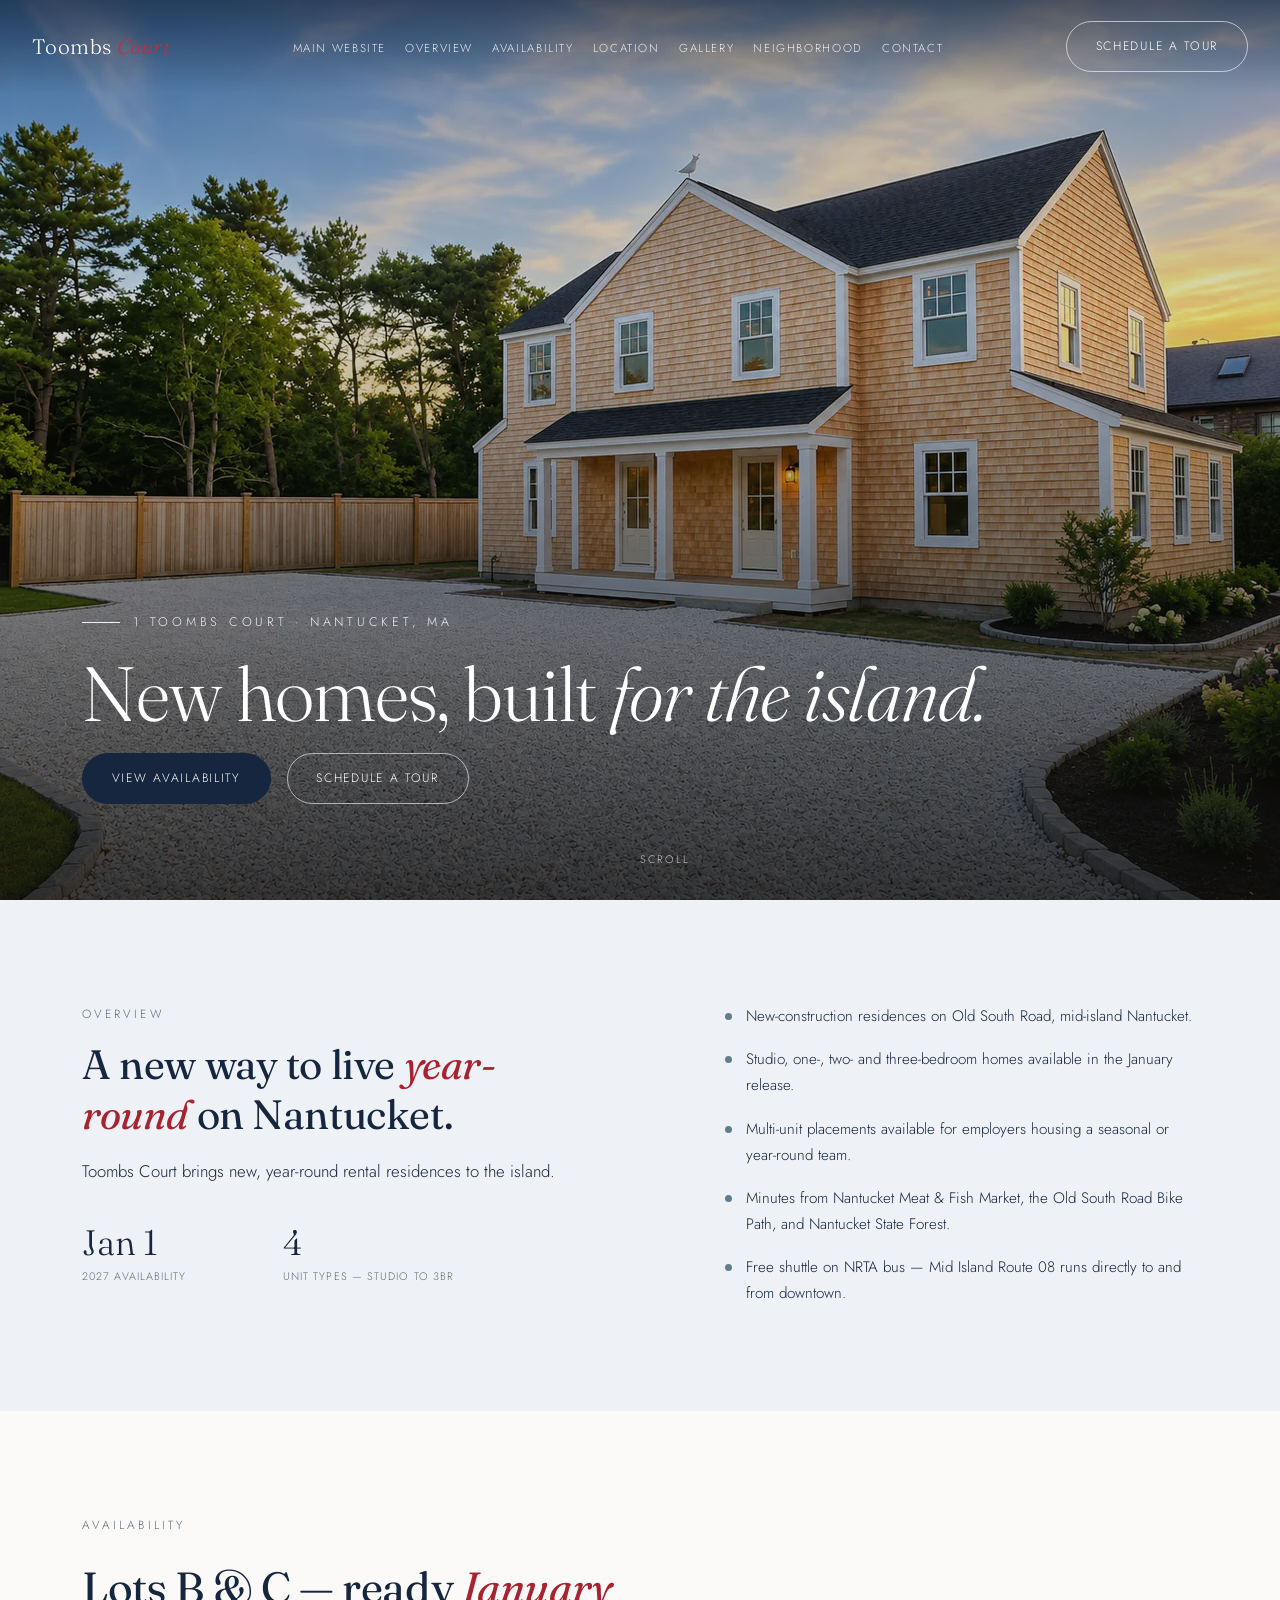
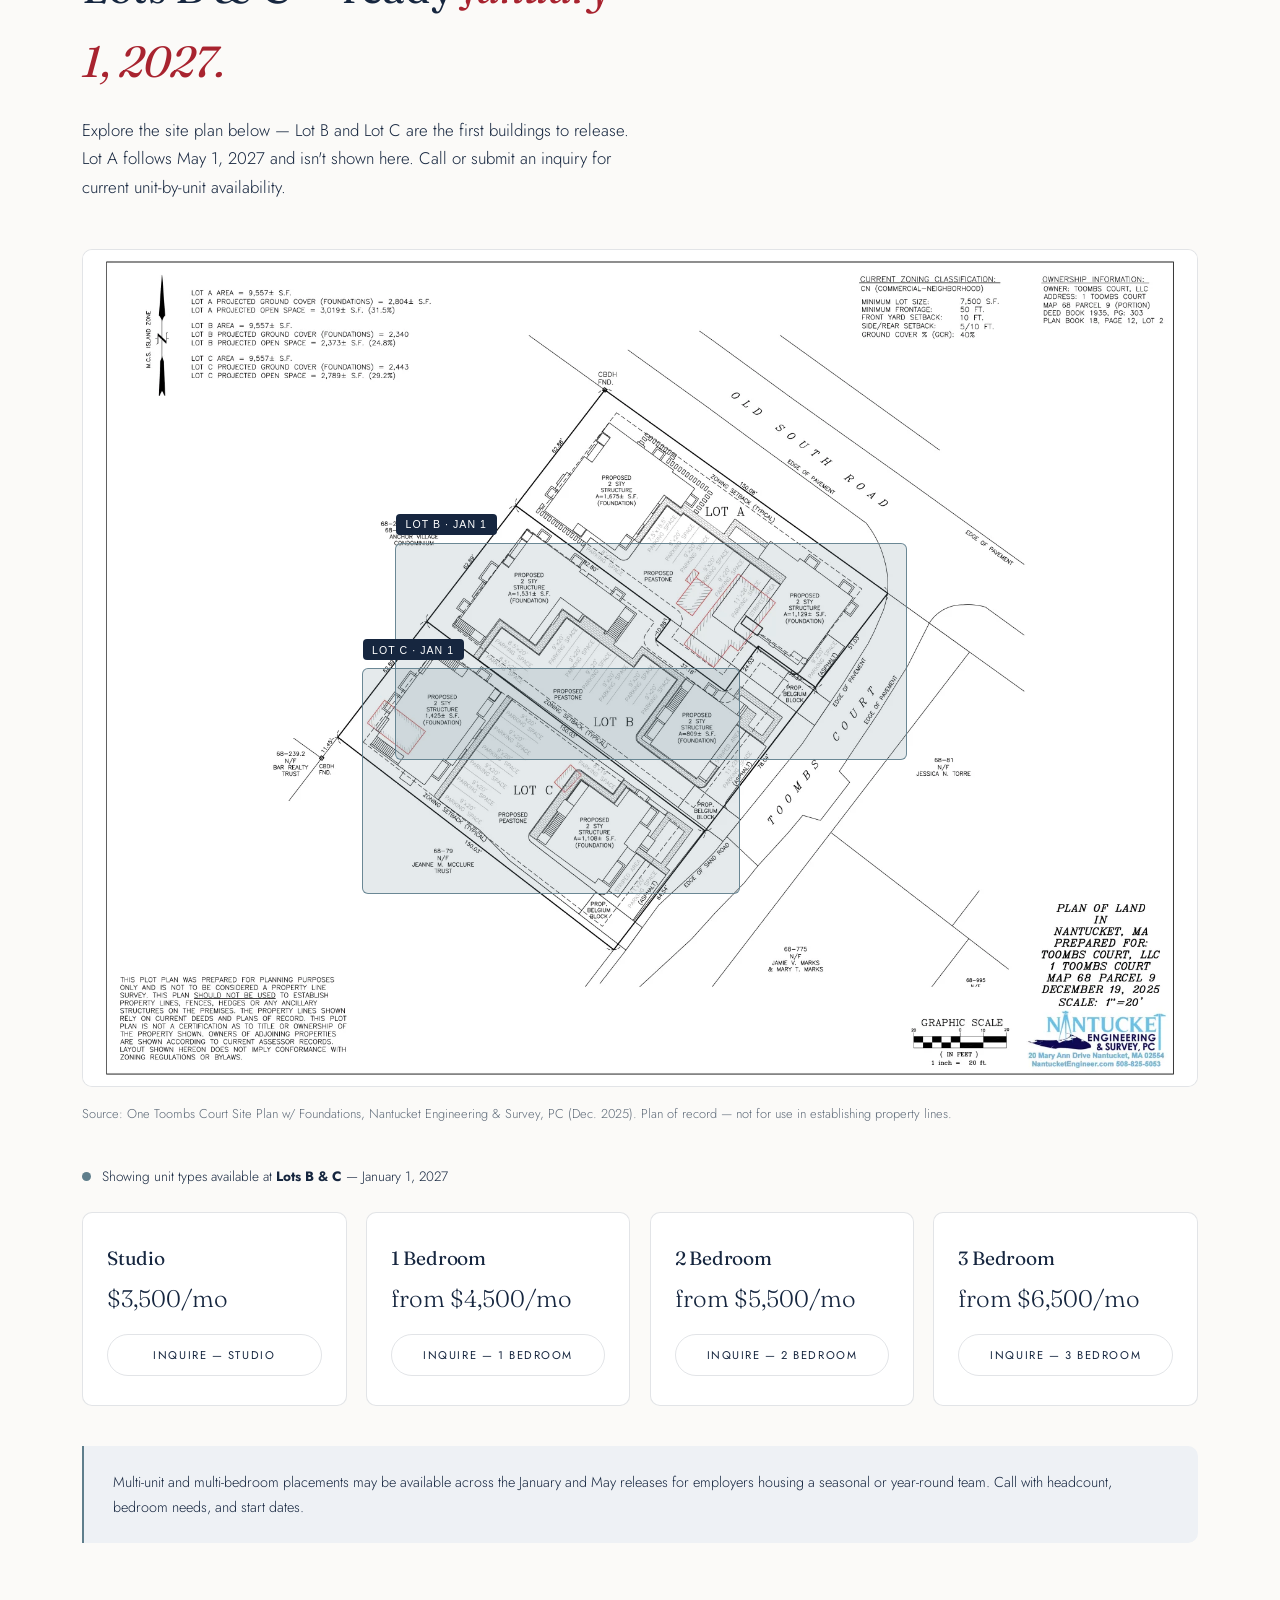
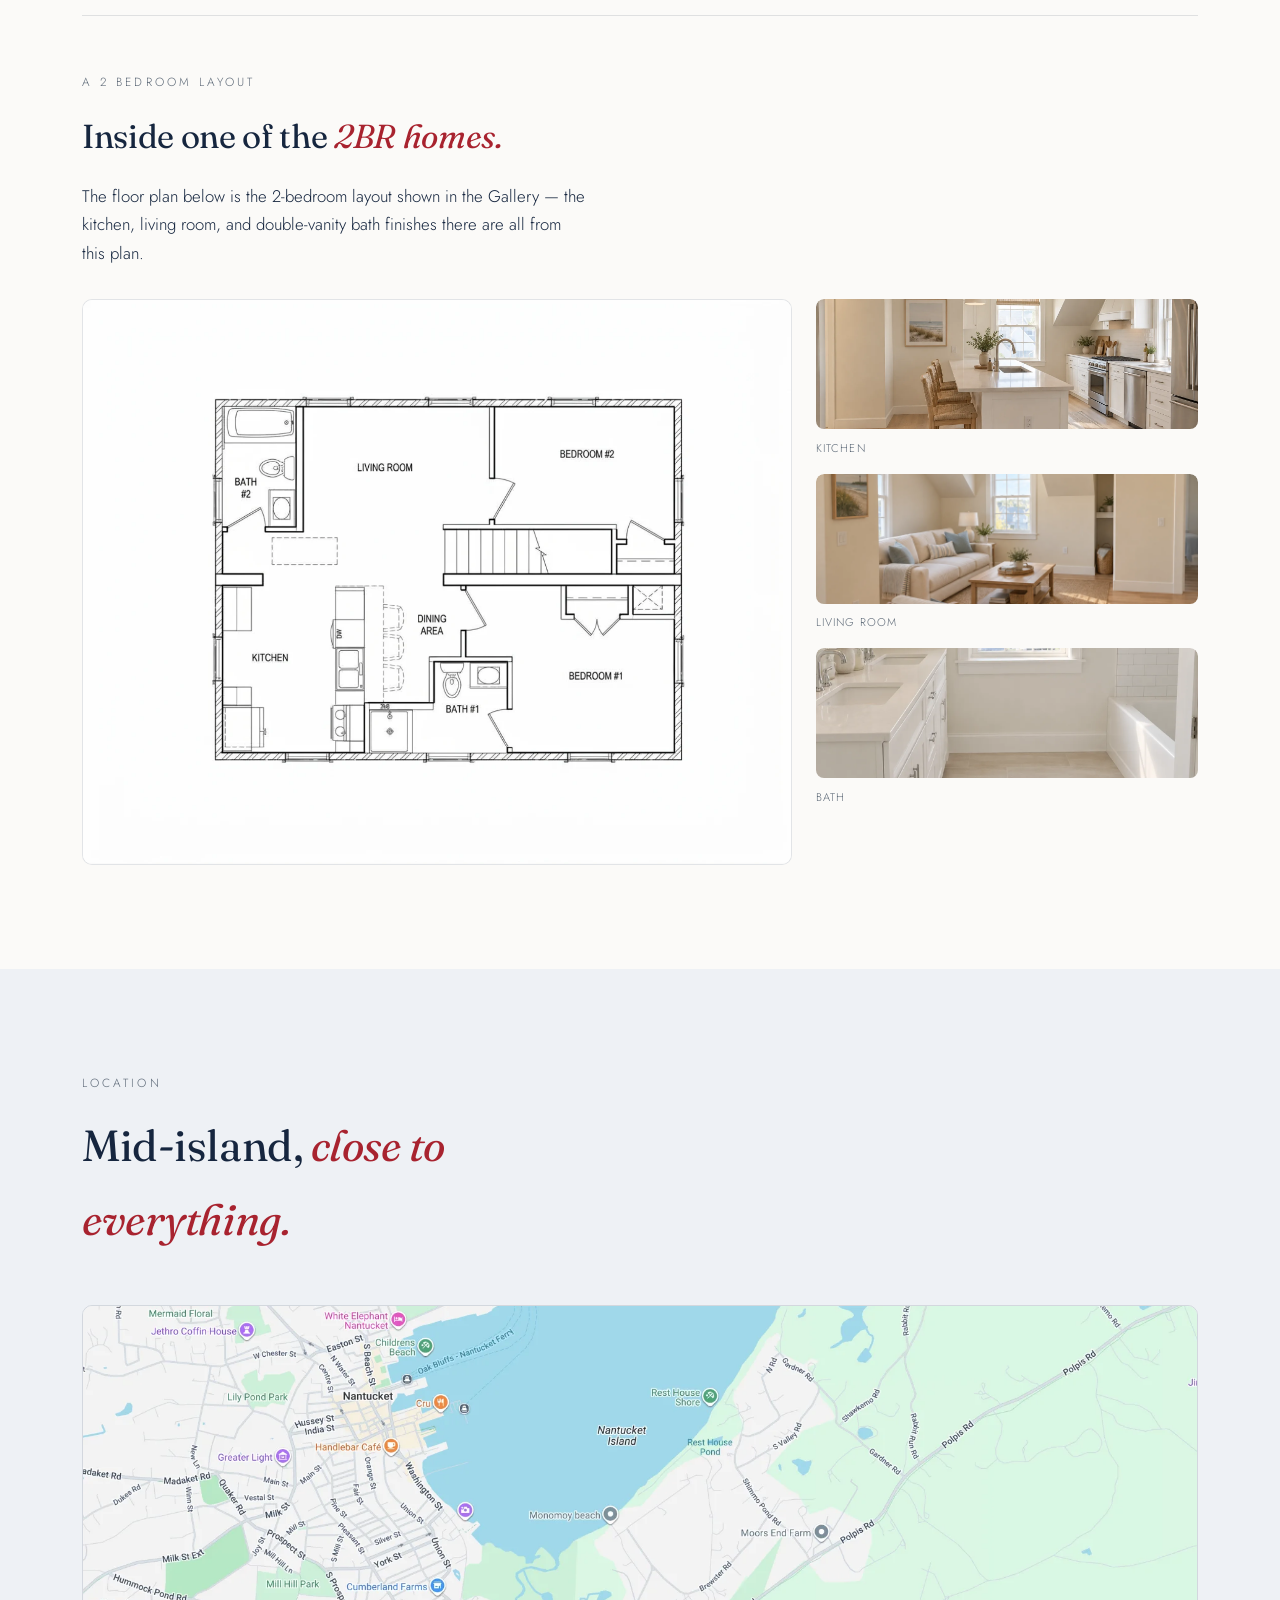
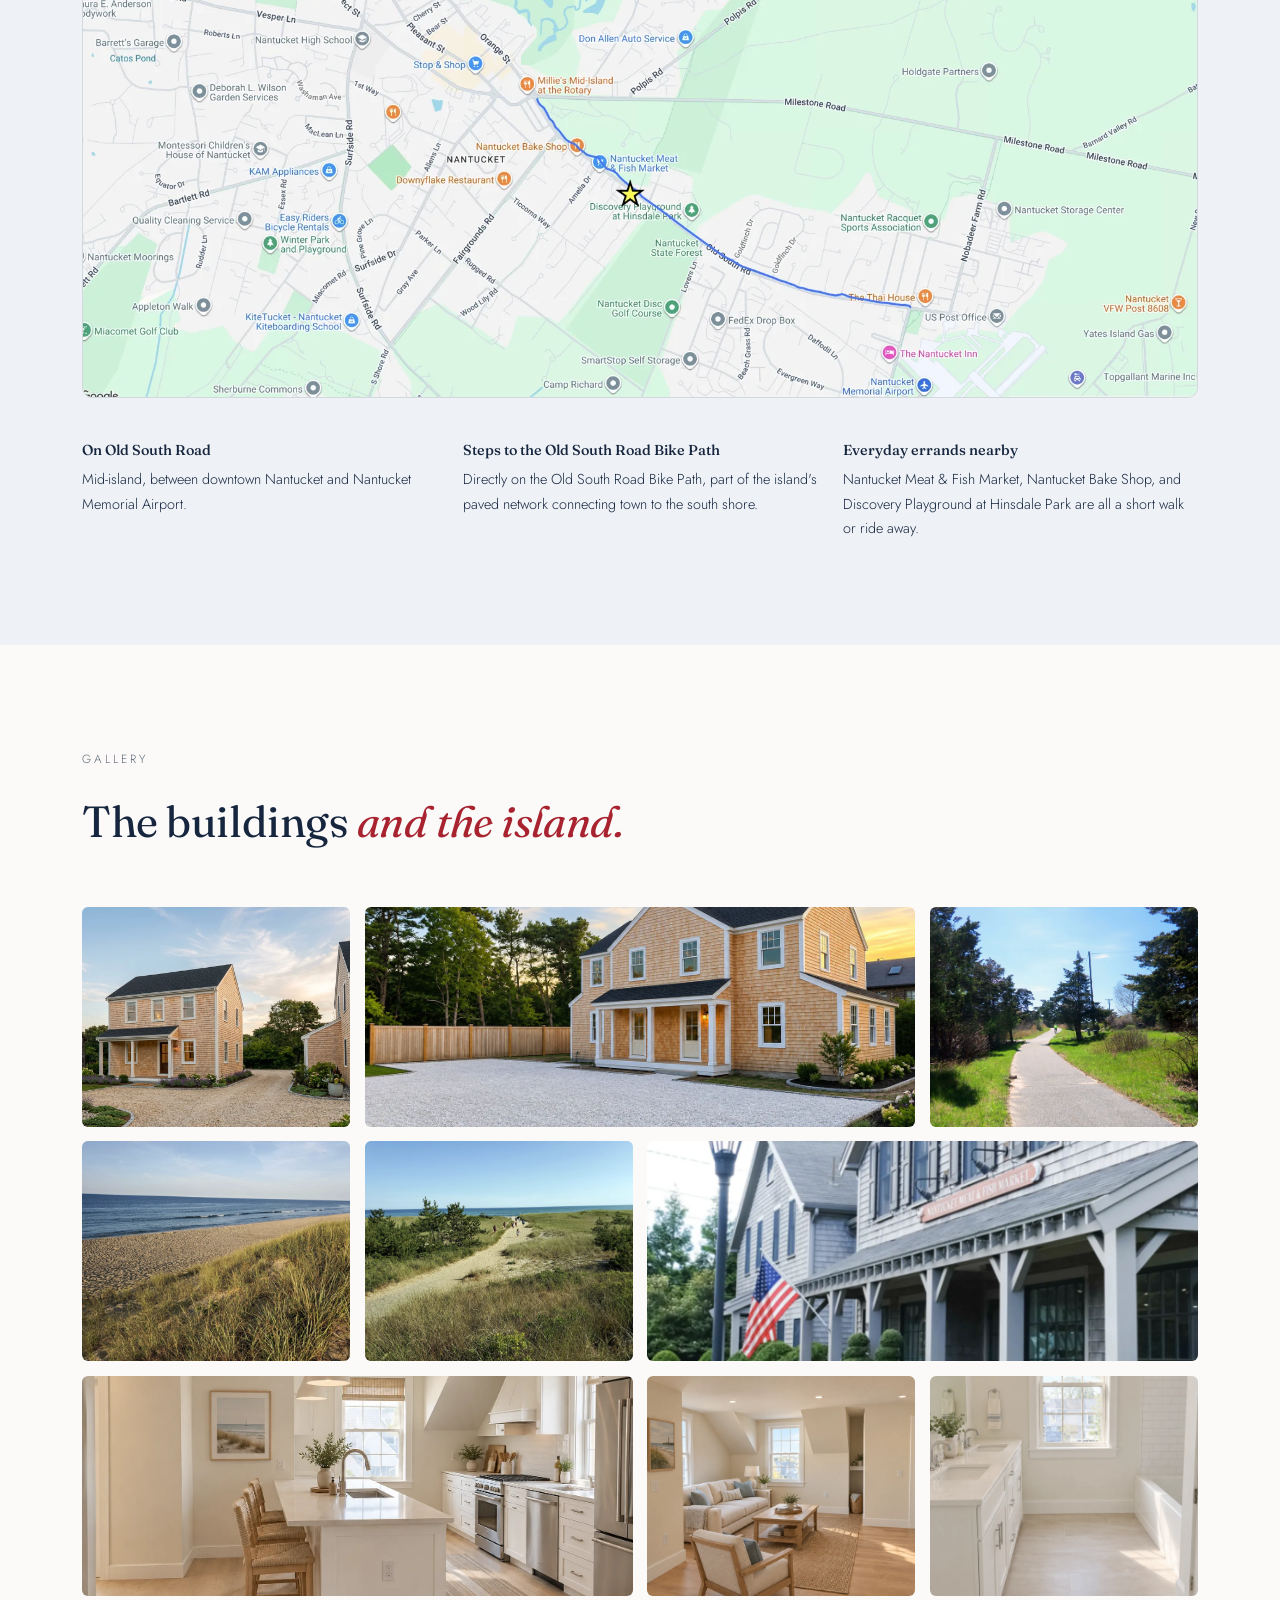
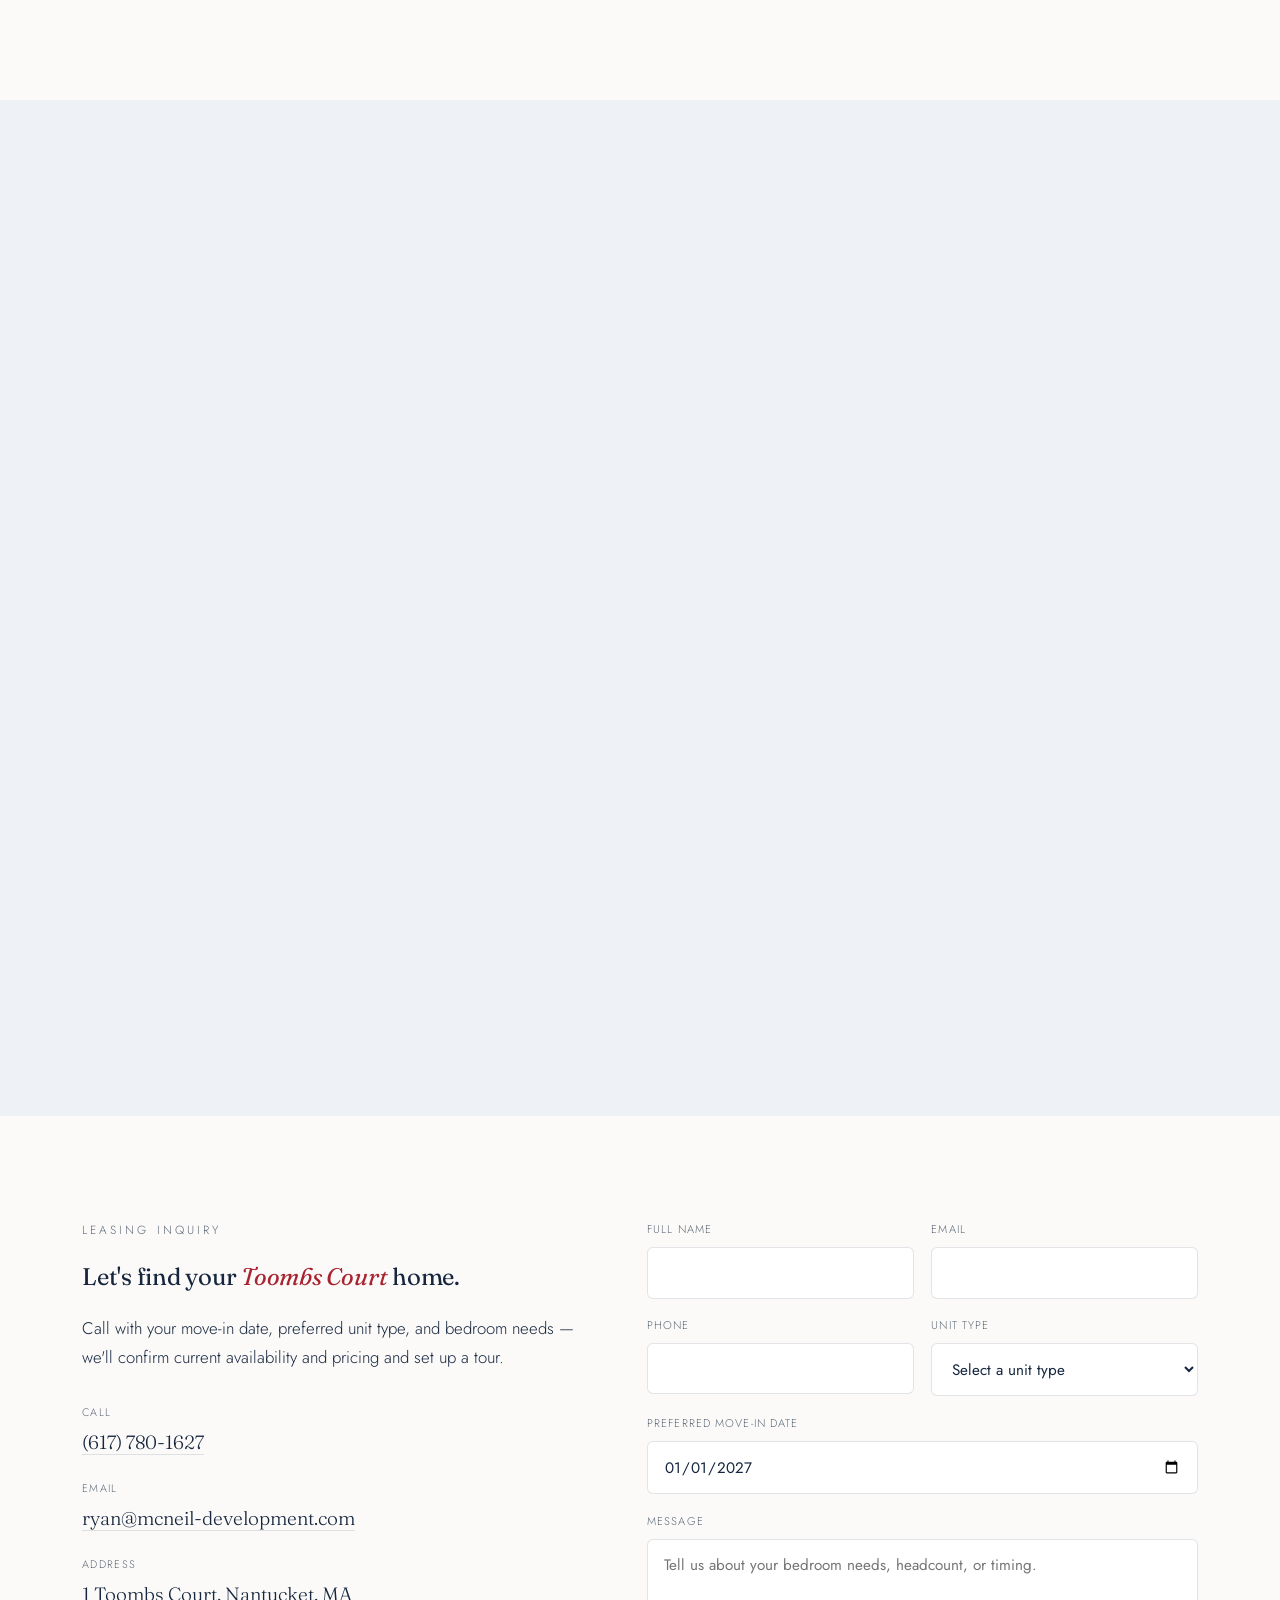
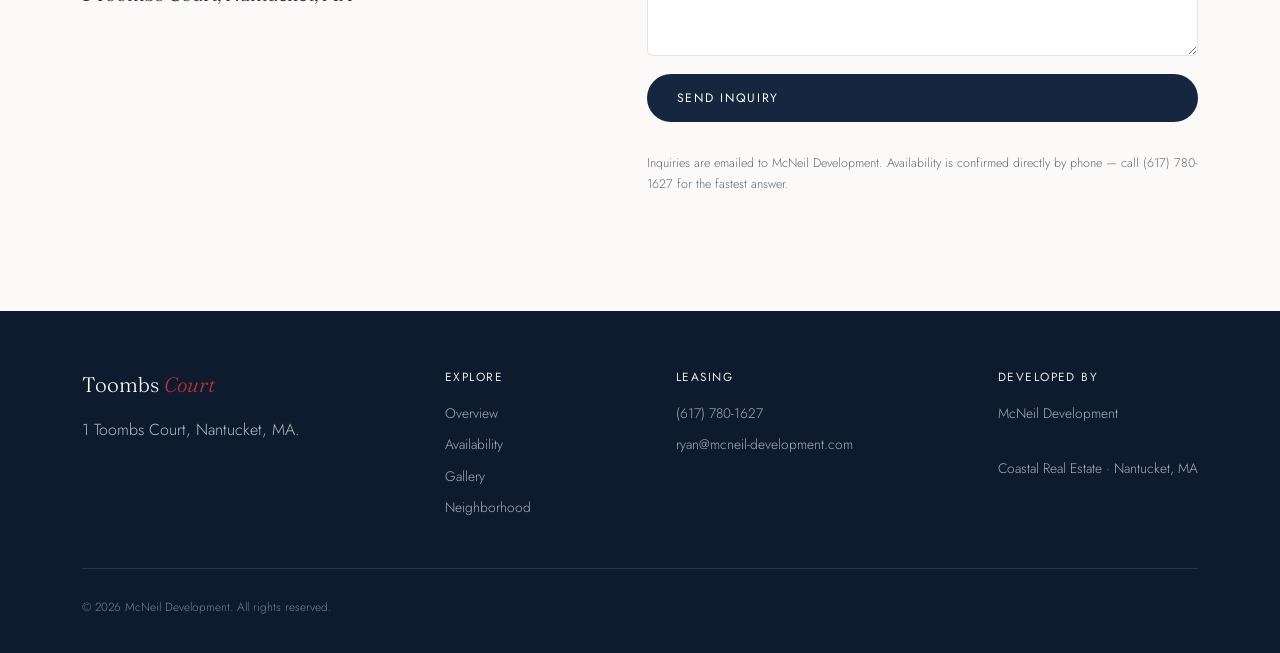
==== toombs-court-leasing/index.html @ edc2b52c "Replace Gallery Lot B exterior with brighter new photo Co-Authored-By: Claude Opus 5.5 <noreply@anth" ====
<!doctype html>
<html lang="en">
<head>
<meta charset="UTF-8">
<meta name="viewport" content="width=device-width, initial-scale=1.0">
<title>Toombs Court | New Residences in Nantucket, MA</title>
<meta name="description" content="Toombs Court — new studio through three-bedroom rental residences at 1 Toombs Court, Nantucket, MA. Lots B &amp; C available January 1, 2027. Leased directly by McNeil Development.">
<meta name="theme-color" content="#16263f">

<meta property="og:type" content="website">
<meta property="og:title" content="Toombs Court | New Residences in Nantucket, MA">
<meta property="og:description" content="New studio through three-bedroom rental residences at 1 Toombs Court, Nantucket. Lots B & C available January 1, 2027.">
<meta property="og:image" content="images/hero-leasing.webp">
<meta name="twitter:card" content="summary_large_image">

<link rel="icon" href="favicon.svg" type="image/svg+xml">
<link rel="preconnect" href="https://fonts.googleapis.com">
<link rel="preconnect" href="https://fonts.gstatic.com" crossorigin>
<link href="https://fonts.googleapis.com/css2?family=Fraunces:ital,opsz,wght@0,9..144,300;0,9..144,400;0,9..144,500;1,9..144,400&family=Jost:wght@300;400;500&display=swap" rel="stylesheet">
<link rel="stylesheet" href="css/styles.css">

<script type="application/ld+json">
{
  "@context": "https://schema.org",
  "@type": "ApartmentComplex",
  "name": "Toombs Court",
  "description": "New studio through three-bedroom rental residences in Nantucket, MA, leased directly by McNeil Development.",
  "address": {
    "@type": "PostalAddress",
    "streetAddress": "1 Toombs Court",
    "addressLocality": "Nantucket",
    "addressRegion": "MA",
    "addressCountry": "US"
  },
  "telephone": "+16177801627",
  "petsAllowed": false,
  "numberOfAccommodationUnits": "[TBD]"
}
</script>
</head>
<body>
<a class="skip-link" href="#main">Skip to content</a>

<nav class="nav" id="nav">
  <a href="#top" class="nav__logo">Toombs <em>Court</em></a>
  <ul class="nav__links" id="navLinks">
    <li><a href="/">Main Website</a></li>
    <li><a href="#overview">Overview</a></li>
    <li><a href="#availability">Availability</a></li>
    <li><a href="#location">Location</a></li>
    <li><a href="#gallery">Gallery</a></li>
    <li><a href="#neighborhood">Neighborhood</a></li>
    <li><a href="#contact">Contact</a></li>
  </ul>
  <a href="#contact" class="btn btn-ghost nav__cta">Schedule a Tour</a>
  <button class="nav__toggle" id="navToggle" aria-label="Toggle navigation" aria-expanded="false" aria-controls="navLinks">&#9776;</button>
</nav>

<header class="hero" id="top">
  <div class="hero__bg">
    <img src="images/hero-leasing.webp"
         srcset="images/hero-leasing-sm.webp 1280w, images/hero-leasing.webp 2560w"
         sizes="100vw"
         alt="Sunset exterior view of the Toombs Court residences, Nantucket, with cedar-shingle siding and white trim"
         fetchpriority="high">
  </div>
  <div class="hero__scrim"></div>
  <div class="hero__content">
    <span class="hero-eyebrow">1 Toombs Court &middot; Nantucket, MA</span>
    <h1>New homes, built <em>for the island.</em></h1>
    <div class="hero__ctas">
      <a href="#availability" class="btn btn-primary">View Availability</a>
      <a href="#contact" class="btn btn-ghost">Schedule a Tour</a>
    </div>
  </div>
  <span class="scroll-cue">Scroll</span>
</header>

<main id="main">

  <!-- Overview -->
  <section id="overview" class="overview">
    <div class="wrap overview__grid">
      <div class="reveal">
        <span class="eyebrow">Overview</span>
        <h2>A new way to live <em>year-round</em> on Nantucket.</h2>
        <p class="lede">Toombs Court brings new, year-round rental residences to the island.</p>
        <div class="stat-row">
          <div class="stat"><div class="num">Jan 1</div><div class="lbl">2027 Availability</div></div>
          <div class="stat"><div class="num">4</div><div class="lbl">Unit Types — Studio to 3BR</div></div>        </div>
      </div>
      <div class="reveal">
        <ul class="highlight-list">
          <li><span class="dot"></span>New-construction residences on Old South Road, mid-island Nantucket.</li>
          <li><span class="dot"></span>Studio, one-, two- and three-bedroom homes available in the January release.</li>
          <li><span class="dot"></span>Multi-unit placements available for employers housing a seasonal or year-round team.</li>
          <li><span class="dot"></span>Minutes from Nantucket Meat &amp; Fish Market, the Old South Road Bike Path, and Nantucket State Forest.</li>
          <li><span class="dot"></span>Free shuttle on NRTA bus — Mid Island Route 08 runs directly to and from downtown.</li>
        </ul>
      </div>
    </div>
  </section>

  <!-- Availability -->
  <section id="availability" class="availability">
    <div class="wrap">
      <div class="section-head reveal">
        <span class="eyebrow">Availability</span>
        <h2>Lots B &amp; C — ready <em>January 1, 2027.</em></h2>
        <p class="lede">Explore the site plan below — Lot B and Lot C are the first buildings to release. Lot A follows May 1, 2027 and isn't shown here. Call or submit an inquiry for current unit-by-unit availability.</p>
      </div>

      <div class="plan-wrap reveal" id="planWrap">
        <img src="images/site-plan.webp" alt="Site plan of 1 Toombs Court showing Lot A, Lot B, and Lot C on Old South Road" id="planImg">
        <button class="lot-hotspot" id="hotspotB" type="button"
          style="left:28%; top:35%; width:46%; height:26%;"
          aria-label="Lot B — available January 1, 2027" data-lot="Lot B">
          <span class="lot-hotspot__tag">Lot B &middot; Jan 1</span>
        </button>
        <button class="lot-hotspot" id="hotspotC" type="button"
          style="left:25%; top:50%; width:34%; height:27%;"
          aria-label="Lot C — available January 1, 2027" data-lot="Lot C">
          <span class="lot-hotspot__tag">Lot C &middot; Jan 1</span>
        </button>
      </div>
      <p class="plan-note">Source: One Toombs Court Site Plan w/ Foundations, Nantucket Engineering &amp; Survey, PC (Dec. 2025). Plan of record — not for use in establishing property lines.</p>

      <div class="avail-status reveal" id="availStatus">
        <span class="pin"></span>
        <span>Showing unit types available at <strong id="availLotLabel">Lots B &amp; C</strong> — January 1, 2027</span>
      </div>

      <div class="unit-grid reveal" id="unitGrid">
        <!-- populated by js/main.js from data/units.json -->
      </div>

      <div class="workforce-note reveal" id="workforceNote"></div>

      <div class="layout-example reveal">
        <div class="layout-example__head">
          <span class="eyebrow">A 2 Bedroom Layout</span>
          <h3>Inside one of the <em>2BR homes.</em></h3>
          <p class="lede">The floor plan below is the 2-bedroom layout shown in the Gallery — the kitchen, living room, and double-vanity bath finishes there are all from this plan.</p>
        </div>
        <div class="layout-example__body">
          <img class="layout-example__plan" src="images/layout-2br.webp" alt="2 Bedroom floor plan — living room, kitchen, dining area, two bedrooms, and two baths" loading="lazy">
          <div class="layout-example__thumbs">
            <button data-full="images/interior-kitchen-2br.webp" data-caption="Bright Nantucket Coastal Kitchen — 2BR Layout">
              <img src="images/interior-kitchen-2br.webp" loading="lazy" alt="Bright Nantucket coastal kitchen with stainless appliances and woven barstools in the Toombs Court 2BR layout">
              <span>Kitchen</span>
            </button>
            <button data-full="images/interior-living-2br.webp" data-caption="Coastal Living Room Retreat — 2BR Layout">
              <img src="images/interior-living-2br.webp" loading="lazy" alt="Living room in the Toombs Court 2BR layout">
              <span>Living Room</span>
            </button>
            <button data-full="images/interior-bath-2br.webp" data-caption="Bright Coastal Double-Vanity Bathroom — 2BR Layout">
              <img src="images/interior-bath-2br.webp" loading="lazy" alt="Double-vanity bathroom in the Toombs Court 2BR layout">
              <span>Bath</span>
            </button>
          </div>
        </div>
      </div>
    </div>
  </section>

  <!-- Location -->
  <section id="location" class="location">
    <div class="wrap">
      <div class="section-head reveal">
        <span class="eyebrow">Location</span>
        <h2>Mid-island, <em>close to everything.</em></h2>
      </div>
      <div class="location__map reveal">
        <img src="images/location-map.webp" alt="Map showing 1 Toombs Court's mid-island Nantucket location off Old South Road, near Nantucket Meat & Fish Market, Discovery Playground at Hinsdale Park, and Nantucket State Forest" loading="lazy">
      </div>
      <div class="location__points reveal">
        <div><strong>On Old South Road</strong>Mid-island, between downtown Nantucket and Nantucket Memorial Airport.</div>
        <div><strong>Steps to the Old South Road Bike Path</strong>Directly on the Old South Road Bike Path, part of the island's paved network connecting town to the south shore.</div>
        <div><strong>Everyday errands nearby</strong>Nantucket Meat &amp; Fish Market, Nantucket Bake Shop, and Discovery Playground at Hinsdale Park are all a short walk or ride away.</div>
      </div>
    </div>
  </section>

  <!-- Gallery -->
  <section id="gallery" class="gallery">
    <div class="wrap">
      <div class="section-head reveal">
        <span class="eyebrow">Gallery</span>
        <h2>The buildings <em>and the island.</em></h2>
      </div>
      <div class="gallery__grid reveal" id="galleryGrid">
        <button data-full="images/lot-b-exterior.webp" data-caption="Lot B exterior — 1 Toombs Court">
          <img src="images/lot-b-exterior-sm.webp" loading="lazy" alt="Exterior of the Lot B residence at Toombs Court at dusk, cedar shingle siding with white trim, lavender beds, and a gravel drive">
        </button>
        <button class="span-2" data-full="images/hero-leasing.webp" data-caption="Lot C exterior at sunset — 1 Toombs Court">
          <img src="images/hero-leasing-sm.webp" loading="lazy" alt="Sunset exterior of the Lot C residence at Toombs Court with cedar shingles, white trim, and a gull on the ridgeline">
        </button>
        <button data-full="images/gallery-bike-path.webp" data-caption="The Old South Road Bike Path, near Toombs Court">
          <img src="images/gallery-bike-path.webp" loading="lazy" alt="The Old South Road Bike Path through greenery near Toombs Court, Nantucket">
        </button>
        <button data-full="images/gallery-nobadeer.webp" data-caption="Nobadeer Beach, Nantucket">
          <img src="images/gallery-nobadeer.webp" loading="lazy" alt="Nobadeer Beach, Nantucket, with dune grass and the Atlantic beyond">
        </button>
        <button data-full="images/gallery-surfside.webp" data-caption="Surfside Beach, Nantucket">
          <img src="images/gallery-surfside.webp" loading="lazy" alt="Sandy path through the dunes leading to Surfside Beach, Nantucket">
        </button>
        <button class="span-2" data-full="images/neighborhood-meat-fish.webp" data-caption="Nantucket Meat &amp; Fish Market, nearby">
          <img src="images/neighborhood-meat-fish.webp" loading="lazy" alt="Storefront of Nantucket Meat & Fish Market, a short walk from Toombs Court">
        </button>
        <button class="span-2" data-full="images/interior-kitchen-2br.webp" data-caption="Bright Nantucket Coastal Kitchen — 2BR Layout">
          <img src="images/interior-kitchen-2br.webp" loading="lazy" alt="Bright Nantucket coastal kitchen with island, woven barstools, and stainless appliances in the Toombs Court 2BR layout">
        </button>
        <button data-full="images/interior-living-2br.webp" data-caption="Coastal Living Room Retreat — 2BR Layout">
          <img src="images/interior-living-2br.webp" loading="lazy" alt="Coastal-style living room with blue accent pillows in the Toombs Court 2BR layout">
        </button>
        <button data-full="images/interior-bath-2br.webp" data-caption="Bright Coastal Double-Vanity Bathroom — 2BR Layout">
          <img src="images/interior-bath-2br.webp" loading="lazy" alt="Bright bathroom with double vanity and tiled shower in the Toombs Court 2BR layout">
        </button>
      </div>
    </div>
  </section>

  <!-- Neighborhood & News -->
  <section id="neighborhood" class="neighborhood">
    <div class="wrap">
      <div class="section-head reveal">
        <span class="eyebrow">Neighborhood &amp; News</span>
        <h2>Life <em>around</em> Toombs Court.</h2>
      </div>

      <div class="news-grid reveal">
        <article class="news-card">
          <img src="images/neighborhood-meat-fish.webp" loading="lazy" alt="Nantucket Meat & Fish Market storefront">
          <div class="news-card__body">
            <div class="logo-row"><img src="images/logo-meat-fish.webp" loading="lazy" alt="Nantucket Meat & Fish Market logo"></div>
            <h3>Nantucket Meat &amp; Fish Market</h3>
            <p>21 Old South Road — gourmet market with fresh seafood, prime meats, prepared foods, and a café, minutes from Toombs Court.</p>
          </div>
        </article>
        <article class="news-card">
          <img src="images/neighborhood-health-club.webp" loading="lazy" alt="Interior of Nantucket Health Club studio">
          <div class="news-card__body">
            <div class="logo-row"><img src="images/logo-health-club.webp" loading="lazy" alt="Nantucket Health Club logo"></div>
            <h3>Nantucket Health Club</h3>
            <p>Mid-island fitness facility offering cardio, weights, and group classes including Pilates, TRX, and yoga.</p>
          </div>
        </article>
        <article class="news-card">
          <img src="images/gallery-bike-path.webp" loading="lazy" alt="The Old South Road Bike Path near Toombs Court">
          <div class="news-card__body">
            <h3>On the Old South Road Bike Path</h3>
            <p>Toombs Court sits directly on the Old South Road Bike Path, linking the property to town and the south shore.</p>
          </div>
        </article>
      </div>

      <div class="transit-feature reveal">
        <a class="transit-feature__logo" href="https://nrtawave.com" target="_blank" rel="noopener">
          <img src="images/logo-nrta-wave.webp" loading="lazy" alt="The WAVE — Nantucket Regional Transit Authority logo">
        </a>
        <div>
          <span class="eyebrow">Getting Around</span>
          <h3>Catch <em>the wave.</em></h3>
          <p>Toombs Court residents enjoy access to the <a href="https://nrtawave.com" target="_blank" rel="noopener">NRTA shuttle</a> — Nantucket's free, island-wide transit, with eleven routes connecting every beach, village, and ferry. The dedicated Mid Island Route 08 runs directly to and from downtown, with easy connections to the airport and Fast Ferry.</p>
        </div>
      </div>
    </div>
  </section>


  <!-- Contact -->
  <section id="contact" class="contact">
    <div class="wrap contact__grid">
      <div class="reveal contact-info">
        <span class="eyebrow">Leasing Inquiry</span>
        <h2>Let's find your <em>Toombs Court</em> home.</h2>
        <p class="lede">Call with your move-in date, preferred unit type, and bedroom needs — we'll confirm current availability and pricing and set up a tour.</p>
        <dl>
          <div><dt>Call</dt><dd><a href="tel:+16177801627">(617) 780-1627</a></dd></div>
          <div><dt>Email</dt><dd><a href="mailto:ryan@mcneil-development.com">ryan@mcneil-development.com</a></dd></div>
          <div><dt>Address</dt><dd>1 Toombs Court, Nantucket, MA</dd></div>
        </dl>
      </div>
      <div class="reveal">
        <form class="form-grid" id="inquiryForm" action="https://formsubmit.co/ryan@mcneil-development.com" method="POST">
          <input type="hidden" name="_cc" value="sxc@mcneil-development.com">
          <input type="hidden" name="_subject" value="Toombs Court leasing inquiry">
          <input type="hidden" name="_template" value="table">
          <input type="hidden" name="_captcha" value="false">
          <input type="text" name="_honey" style="display:none" tabindex="-1" autocomplete="off">
          <div class="form-row-2">
            <div class="field">
              <label for="name">Full name</label>
              <input type="text" id="name" name="name" required autocomplete="name">
            </div>
            <div class="field">
              <label for="email">Email</label>
              <input type="email" id="email" name="email" required autocomplete="email">
            </div>
          </div>
          <div class="form-row-2">
            <div class="field">
              <label for="phone">Phone</label>
              <input type="tel" id="phone" name="phone" autocomplete="tel">
            </div>
            <div class="field">
              <label for="unitType">Unit type</label>
              <select id="unitType" name="unitType">
                <option value="">Select a unit type</option>
                <option value="studio">Studio</option>
                <option value="1br">1 Bedroom</option>
                <option value="2br">2 Bedroom</option>
                <option value="3br">3 Bedroom</option>
              </select>
            </div>
          </div>
          <div class="field">
            <label for="moveIn">Preferred move-in date</label>
            <input type="date" id="moveIn" name="moveIn" value="2027-01-01">
          </div>
          <div class="field">
            <label for="message">Message</label>
            <textarea id="message" name="message" rows="4" placeholder="Tell us about your bedroom needs, headcount, or timing."></textarea>
          </div>
          <button type="submit" class="btn btn-primary">Send Inquiry</button>
          <p class="form-note">Inquiries are emailed to McNeil Development. Availability is confirmed directly by phone — call (617) 780-1627 for the fastest answer.</p>
          <div class="form-success" id="formSuccess">Thanks — we'll follow up shortly. For the fastest answer, call (617) 780-1627.</div>
          <div class="form-success form-success--error" id="formError">We couldn't reach the inquiry form — your email app should have opened a pre-filled message instead. You can also call (617) 780-1627.</div>
        </form>
      </div>
    </div>
  </section>

</main>

<footer>
  <div class="wrap">
    <div class="footer__grid">
      <div>
        <div class="footer__brand">Toombs <em>Court</em></div>
        <p style="margin-top:0.8rem; max-width:28ch;">1 Toombs Court, Nantucket, MA.</p>
      </div>
      <div class="footer__col">
        <h4>Explore</h4>
        <a href="#overview">Overview</a>
        <a href="#availability">Availability</a>
        <a href="#gallery">Gallery</a>
        <a href="#neighborhood">Neighborhood</a>
      </div>
      <div class="footer__col">
        <h4>Leasing</h4>
        <a href="tel:+16177801627">(617) 780-1627</a>
        <a href="mailto:ryan@mcneil-development.com">ryan@mcneil-development.com</a>
      </div>
      <div class="footer__col">
        <h4>Developed By</h4>
        <p><a href="/">McNeil Development</a><br>Coastal Real Estate &middot; Nantucket, MA</p>
      </div>
    </div>
    <div class="footer__bottom">
      <span>&copy; <span id="year"></span> McNeil Development. All rights reserved.</span>
    </div>
  </div>
</footer>

<div class="lightbox" id="lightbox" hidden>
  <button class="lightbox__close" id="lightboxClose" aria-label="Close image">&times;</button>
  <img id="lightboxImg" src="" alt="">
  <span class="lightbox__caption" id="lightboxCaption"></span>
</div>

<script src="js/main.js"></script>
<script async src="/.netlify/scripts/ar" data-netlify-deploy-id="6ad2dc94c29c91311add8f9a" data-netlify-site-id="ed4f4c38-6a45-4f5a-89ee-0542cca52b8f" data-agent-runner-id="6ad2d9ae7a827fdbd8658349"></script>
</body>
</html>
---- toombs-court-leasing/css/styles.css ----
/* ===== Tokens ===== */
:root {
  --sand: #eef1f5;
  --sand-deep: #eef1f5;
  --paper: #fbfaf8;
  --ink: #16263f;
  --ink-soft: #16263f;
  --slate: #5e6a78;
  --line: rgba(22, 38, 63, 0.12);
  --white: #ffffff;
  --sky: #5f7e8c;

  /* McNeil Development — used sparingly, credit contexts only */
  --mcneil-navy: #16263f;
  --mcneil-navy-deep: #0e1a2d;
  --mcneil-red: #a8232f;

  --display: 'Fraunces', Georgia, serif;
  --body: 'Jost', -apple-system, BlinkMacSystemFont, sans-serif;

  --maxw: 1180px;
  --radius: 10px;
}

* { box-sizing: border-box; }
html { scroll-behavior: smooth; }
@media (prefers-reduced-motion: reduce) {
  html { scroll-behavior: auto; }
  * { animation-duration: 0.01ms !important; animation-iteration-count: 1 !important; transition-duration: 0.01ms !important; }
}

body {
  margin: 0;
  font-family: var(--body);
  font-weight: 300;
  background: var(--paper);
  color: var(--ink);
  line-height: 1.7;
  -webkit-font-smoothing: antialiased;
}

img { max-width: 100%; display: block; }
a { color: inherit; }
.wrap { max-width: var(--maxw); margin: 0 auto; padding: 0 2rem; }
section { padding: 6.5rem 0; }
h1, h2, h3, h4 { font-family: var(--display); font-weight: 400; margin: 0 0 1rem; letter-spacing: -0.01em; }
em { font-style: italic; color: var(--mcneil-red); }
.eyebrow {
  font-size: 0.74rem; letter-spacing: 0.26em; text-transform: uppercase;
  color: var(--slate); margin-bottom: 1rem; display: block;
}
.lede { font-size: 1.05rem; color: var(--ink-soft); max-width: 60ch; }
.btn {
  display: inline-flex; align-items: center; gap: 0.5rem;
  padding: 0.9rem 1.8rem; border-radius: 999px; text-decoration: none;
  font-size: 0.76rem; letter-spacing: 0.14em; text-transform: uppercase;
  border: 1px solid transparent; cursor: pointer; font-family: var(--body);
  transition: transform 0.25s ease, background 0.25s ease, color 0.25s ease, border-color .25s ease;
}
.btn:hover { transform: translateY(-2px); }
.btn-primary { background: var(--ink); color: var(--white); }
.btn-primary:hover { background: var(--mcneil-navy); }
.btn-ghost { border-color: rgba(255,255,255,0.6); color: var(--white); }
.btn-ghost:hover { background: rgba(255,255,255,0.12); }
.btn-outline { border-color: var(--line); color: var(--ink); background: transparent; }
.btn-outline:hover { background: var(--ink); color: var(--white); }

.reveal { opacity: 0; transform: translateY(18px); transition: opacity 0.8s ease, transform 0.8s ease; }
.reveal.is-visible { opacity: 1; transform: translateY(0); }

/* ===== Nav ===== */
.nav {
  position: fixed; top: 0; left: 0; right: 0; z-index: 100;
  display: flex; align-items: center; justify-content: space-between;
  padding: 1.3rem 2rem; background: linear-gradient(to bottom, rgba(14,26,45,0.55), transparent);
  transition: background 0.3s ease, padding 0.3s ease, backdrop-filter .3s ease;
}
.nav.scrolled { background: rgba(14,26,45,0.95); backdrop-filter: blur(10px); padding: 0.9rem 2rem; box-shadow: 0 1px 0 rgba(255,255,255,0.06); }
.nav__logo { font-family: var(--display); font-size: 1.3rem; color: var(--white); text-decoration: none; letter-spacing: 0.02em; }
.nav__logo em { color: #c12f3c; }
.nav__links { display: flex; gap: 1.9rem; list-style: none; margin: 0; padding: 0; }
.nav__links a {
  color: rgba(255,255,255,0.88); text-decoration: none; font-size: 0.72rem;
  letter-spacing: 0.14em; text-transform: uppercase; position: relative; padding-bottom: 4px;
}
.nav__links a::after {
  content: ''; position: absolute; left: 0; bottom: 0; width: 0; height: 1px;
  background: currentColor; transition: width 0.25s ease;
}
.nav__links a:hover::after { width: 100%; }
.nav__cta { display: none; }
@media (min-width: 1200px) { .nav__cta { display: inline-flex; } }
.nav__toggle {
  display: none; background: none; border: none; color: var(--white);
  font-size: 1.6rem; cursor: pointer;
}
@media (max-width: 1199px) {
  .nav__links { display: none; }
  .nav__toggle { display: block; }
  .nav.menu-open .nav__links {
    display: flex; flex-direction: column; position: fixed; inset: 0; top: 64px;
    background: var(--mcneil-navy-deep); padding: 2.5rem; gap: 1.6rem; z-index: 99;
  }
  .nav.menu-open .nav__links a { font-size: 1rem; }
}

/* ===== Hero ===== */
.hero {
  position: relative; min-height: 100vh; display: flex; align-items: flex-end;
  color: var(--white); overflow: hidden;
}
.hero__bg { position: absolute; inset: 0; z-index: -2; }
.hero__bg img { width: 100%; height: 100%; object-fit: cover; object-position: center 20%; }
.hero__scrim { position: absolute; inset: 0; z-index: -1; background: linear-gradient(180deg, rgba(14,13,11,0.35) 0%, rgba(14,13,11,0.15) 35%, rgba(14,13,11,0.8) 100%); }
.hero__content { padding: 0 2rem 6rem; max-width: var(--maxw); margin: 0 auto; width: 100%; }
.hero-eyebrow {
  font-size: 0.78rem; letter-spacing: 0.3em; text-transform: uppercase; color: #eef1f5;
  display: flex; align-items: center; gap: 0.8rem; margin-bottom: 1.3rem;
  opacity: 0; animation: rise 1s ease 0.3s forwards;
}
.hero-eyebrow::before { content: ''; width: 2.4rem; height: 1px; background: currentColor; }
.hero h1 {
  font-size: clamp(2.6rem, 6vw, 5.2rem); line-height: 1.04; font-weight: 300; margin-bottom: 1.2rem;
  opacity: 0; animation: rise 1.1s ease 0.5s forwards;
}
.hero h1 em { color: var(--white); font-style: italic; }
.hero p { max-width: 46ch; font-size: 1.05rem; color: rgba(255,255,255,0.88); margin-bottom: 2.2rem; opacity: 0; animation: rise 1s ease 0.7s forwards; }
.hero__ctas { display: flex; gap: 1rem; flex-wrap: wrap; opacity: 0; animation: rise 1s ease 0.9s forwards; }
.scroll-cue {
  position: absolute; bottom: 2rem; left: 50%; transform: translateX(-50%);
  font-size: 0.68rem; letter-spacing: 0.2em; text-transform: uppercase; color: rgba(255,255,255,0.7);
  opacity: 0; animation: rise 1s ease 1.3s forwards;
}
@keyframes rise { from { opacity: 0; transform: translateY(16px); } to { opacity: 1; transform: translateY(0); } }

/* ===== Overview ===== */
.overview { background: var(--sand); }
.overview__grid { display: grid; grid-template-columns: 1.1fr 0.9fr; gap: 4rem; align-items: start; }
@media (max-width: 860px) { .overview__grid { grid-template-columns: 1fr; gap: 2.5rem; } }
.overview h2 { font-size: clamp(1.9rem, 3.2vw, 2.9rem); line-height: 1.22; max-width: 18ch; }
.stat-row { display: grid; grid-template-columns: repeat(3, 1fr); gap: 1.5rem; margin-top: 2.5rem; }
.stat .num { font-family: var(--display); font-size: 2.2rem; color: var(--ink); line-height: 1; }
.stat .lbl { font-size: 0.68rem; letter-spacing: 0.1em; text-transform: uppercase; color: var(--slate); margin-top: 0.4rem; }
.highlight-list { list-style: none; margin: 0; padding: 0; display: flex; flex-direction: column; gap: 1.1rem; }
.highlight-list li { display: flex; gap: 0.9rem; align-items: flex-start; font-size: 0.95rem; color: var(--ink-soft); }
.highlight-list .dot { flex: none; width: 7px; height: 7px; border-radius: 50%; background: var(--sky); margin-top: 0.55rem; }

/* ===== Availability ===== */
.availability { background: var(--paper); }
.section-head { max-width: 62ch; margin-bottom: 3rem; }
.section-head h2 { font-size: clamp(1.9rem, 3.4vw, 2.9rem); }

.plan-wrap { position: relative; border-radius: var(--radius); overflow: hidden; border: 1px solid var(--line); background: var(--white); }
.plan-wrap img { width: 100%; height: auto; }
.lot-hotspot {
  position: absolute; border: 1.5px solid rgba(95,126,140,0.9); background: rgba(95,126,140,0.16);
  border-radius: 6px; cursor: pointer; transition: background 0.2s ease, border-color 0.2s ease;
}
.lot-hotspot:hover, .lot-hotspot:focus-visible, .lot-hotspot.is-active { background: rgba(95,126,140,0.34); border-color: var(--sky); }
.lot-hotspot__tag {
  position: absolute; top: -1.9rem; left: 0; background: var(--ink); color: var(--white);
  font-size: 0.66rem; letter-spacing: 0.1em; text-transform: uppercase; padding: 0.3rem 0.6rem;
  border-radius: 4px; white-space: nowrap;
}
.plan-note { font-size: 0.8rem; color: var(--slate); margin-top: 1rem; }

.avail-status { display: flex; align-items: center; gap: 0.7rem; margin: 2.5rem 0 1.5rem; font-size: 0.85rem; color: var(--ink-soft); }
.avail-status .pin { width: 9px; height: 9px; border-radius: 50%; background: var(--sky); }

.unit-grid { display: grid; grid-template-columns: repeat(4, 1fr); gap: 1.2rem; }
@media (max-width: 920px) { .unit-grid { grid-template-columns: repeat(2, 1fr); } }
@media (max-width: 560px) { .unit-grid { grid-template-columns: 1fr; } }
.unit-card {
  background: var(--white); border: 1px solid var(--line); border-radius: var(--radius);
  padding: 1.8rem 1.5rem; transition: box-shadow 0.25s ease, transform 0.25s ease;
}
.unit-card:hover { box-shadow: 0 16px 36px rgba(33,31,27,0.08); transform: translateY(-3px); }
.unit-card h3 { font-size: 1.2rem; margin-bottom: 0.3rem; }
.unit-card .rent { font-family: var(--display); font-size: 1.5rem; color: var(--ink); margin-bottom: 0.9rem; }
.unit-card ul { list-style: none; margin: 0 0 1.3rem; padding: 0; font-size: 0.82rem; color: var(--slate); display: flex; flex-direction: column; gap: 0.4rem; }
.unit-card .btn { width: 100%; justify-content: center; font-size: 0.7rem; padding: 0.75rem 1rem; }

.workforce-note {
  margin-top: 2.5rem; padding: 1.5rem 1.8rem; border-left: 2px solid var(--sky);
  background: var(--sand); border-radius: 0 var(--radius) var(--radius) 0; font-size: 0.9rem; color: var(--ink-soft);
}

.layout-example { margin-top: 4.5rem; padding-top: 3.5rem; border-top: 1px solid var(--line); }
.layout-example__head { max-width: 56ch; margin-bottom: 2rem; }
.layout-example__head h3 { font-size: clamp(1.5rem, 2.6vw, 2.1rem); }
.layout-example__body { display: grid; grid-template-columns: 1.3fr 0.7fr; gap: 1.5rem; align-items: start; }
@media (max-width: 800px) { .layout-example__body { grid-template-columns: 1fr; } }
.layout-example__plan {
  width: 100%; border: 1px solid var(--line); border-radius: var(--radius); background: var(--white);
}
.layout-example__thumbs { display: flex; flex-direction: column; gap: 1rem; }
@media (max-width: 800px) { .layout-example__thumbs { flex-direction: row; } }
.layout-example__thumbs button {
  all: unset; cursor: pointer; display: flex; flex-direction: column; gap: 0.6rem;
  border-radius: 8px; overflow: hidden; flex: 1;
}
.layout-example__thumbs img {
  width: 100%; height: 130px; object-fit: cover; border-radius: 8px; transition: transform 0.4s ease;
}
.layout-example__thumbs button:hover img { transform: scale(1.05); }
.layout-example__thumbs span {
  font-size: 0.7rem; letter-spacing: 0.1em; text-transform: uppercase; color: var(--slate);
}

/* ===== Location ===== */
.location { background: var(--sand-deep); }
.location__map { border-radius: var(--radius); overflow: hidden; border: 1px solid var(--line); position: relative; }
.location__map img { width: 100%; }
.location__points { display: grid; grid-template-columns: repeat(3, 1fr); gap: 1.6rem; margin-top: 2.5rem; }
@media (max-width: 760px) { .location__points { grid-template-columns: 1fr; } }
.location__points div { font-size: 0.9rem; color: var(--ink-soft); }
.location__points strong { display: block; font-family: var(--display); font-weight: 500; margin-bottom: 0.3rem; color: var(--ink); }

/* ===== Gallery ===== */
.gallery { background: var(--paper); }
.gallery__grid { display: grid; grid-template-columns: repeat(4, 1fr); grid-auto-rows: 220px; gap: 0.9rem; }
.gallery__grid button { all: unset; cursor: pointer; overflow: hidden; border-radius: 6px; position: relative; }
.gallery__grid img { width: 100%; height: 100%; object-fit: cover; transition: transform 0.5s ease; }
.gallery__grid button:hover img { transform: scale(1.06); }
.gallery__grid .span-2 { grid-column: span 2; }
.gallery__grid .span-2row { grid-row: span 2; }
@media (max-width: 860px) { .gallery__grid { grid-template-columns: repeat(2, 1fr); grid-auto-rows: 180px; } .gallery__grid .span-2 { grid-column: span 2; } }

.lightbox {
  position: fixed; inset: 0; background: rgba(14,13,11,0.92); z-index: 200;
  display: flex; align-items: center; justify-content: center; padding: 2rem;
}
.lightbox[hidden] { display: none; }
.lightbox img { max-width: 92vw; max-height: 82vh; border-radius: 4px; }
.lightbox__close {
  position: absolute; top: 1.6rem; right: 1.8rem; background: none; border: none;
  color: var(--white); font-size: 2rem; cursor: pointer; line-height: 1;
}
.lightbox__caption { position: absolute; bottom: 2rem; left: 50%; transform: translateX(-50%); color: rgba(255,255,255,0.8); font-size: 0.85rem; }

/* ===== Neighborhood ===== */
.neighborhood { background: var(--sand); }
.news-grid { display: grid; grid-template-columns: repeat(3, 1fr); gap: 1.4rem; margin-bottom: 3.5rem; }
@media (max-width: 860px) { .news-grid { grid-template-columns: 1fr; } }
.news-card { background: var(--white); border: 1px solid var(--line); border-radius: var(--radius); overflow: hidden; }
.news-card img { width: 100%; height: 170px; object-fit: cover; }
.news-card__body { padding: 1.4rem 1.5rem; }
.news-card h3 { font-size: 1.05rem; margin-bottom: 0.5rem; }
.news-card p { font-size: 0.86rem; color: var(--slate); margin: 0; }
.news-card .logo-row { display: flex; align-items: center; gap: 0.7rem; margin-bottom: 0.6rem; }
.news-card .logo-row img { width: 34px; height: 34px; object-fit: contain; border-radius: 50%; }

.transit-feature { display: grid; grid-template-columns: minmax(180px, 280px) 1fr; gap: 2.2rem; align-items: center; background: var(--white); border: 1px solid var(--line); border-radius: var(--radius); padding: 2rem 2.2rem; }
@media (max-width: 760px) { .transit-feature { grid-template-columns: 1fr; gap: 1.2rem; padding: 1.6rem; } }
.transit-feature__logo img { width: 100%; max-width: 280px; height: auto; display: block; }
.transit-feature h3 { font-size: 1.5rem; margin: 0.3rem 0 0.6rem; }
.transit-feature p { font-size: 0.92rem; color: var(--ink-soft); margin: 0; }
.transit-feature p a { color: var(--ink); text-decoration: underline; text-underline-offset: 3px; }
.source-note { font-size: 0.76rem; color: var(--slate); margin-top: 1.6rem; }

/* ===== About developer ===== */
.about-dev { background: var(--mcneil-navy-deep); color: rgba(255,255,255,0.92); }
.about-dev__grid { display: grid; grid-template-columns: 1fr 1fr; gap: 3.5rem; align-items: center; }
@media (max-width: 860px) { .about-dev__grid { grid-template-columns: 1fr; } }
.about-dev .eyebrow { color: #c12f3c; }
.about-dev h2 { color: var(--white); font-size: clamp(1.8rem, 3vw, 2.5rem); }
.about-dev p { color: rgba(255,255,255,0.78); font-size: 0.96rem; }
.dev-credit { display: flex; align-items: center; gap: 1rem; margin-top: 1.8rem; }
.dev-credit__mark {
  width: 46px; height: 46px; border-radius: 50%; background: var(--mcneil-red);
  display: flex; align-items: center; justify-content: center; color: var(--white);
  font-family: var(--display); font-size: 1.1rem;
}
.dev-credit span { font-size: 0.78rem; letter-spacing: 0.08em; color: rgba(255,255,255,0.7); }
.dev-credit strong { display: block; font-family: var(--display); font-size: 1.05rem; color: var(--white); font-weight: 400; }
.about-dev__card { background: rgba(255,255,255,0.06); border: 1px solid rgba(255,255,255,0.14); border-radius: var(--radius); padding: 2rem; }
.about-dev__card dl { margin: 0; display: grid; gap: 1.1rem; }
.about-dev__card dt { font-size: 0.68rem; letter-spacing: 0.12em; text-transform: uppercase; color: rgba(255,255,255,0.55); }
.about-dev__card dd { margin: 0.2rem 0 0; font-family: var(--display); font-size: 1.15rem; color: var(--white); }

/* ===== Contact ===== */
.contact { background: var(--paper); }
.contact__grid { display: grid; grid-template-columns: 1fr 1.1fr; gap: 4rem; }
@media (max-width: 920px) { .contact__grid { grid-template-columns: 1fr; gap: 2.5rem; } }
.contact-info dl { margin: 2rem 0 0; display: grid; gap: 1.3rem; }
.contact-info dt { font-size: 0.68rem; letter-spacing: 0.12em; text-transform: uppercase; color: var(--slate); }
.contact-info dd { margin: 0.25rem 0 0; font-family: var(--display); font-size: 1.2rem; }
.contact-info dd a { text-decoration: none; border-bottom: 1px solid var(--line); }

.form-grid { display: grid; gap: 1.1rem; }
.form-row-2 { display: grid; grid-template-columns: 1fr 1fr; gap: 1.1rem; }
@media (max-width: 560px) { .form-row-2 { grid-template-columns: 1fr; } }
.field { display: flex; flex-direction: column; gap: 0.5rem; }
.field label { font-size: 0.7rem; letter-spacing: 0.1em; text-transform: uppercase; color: var(--slate); }
.field input, .field select, .field textarea {
  font-family: var(--body); font-size: 0.95rem; padding: 0.85rem 1rem; border: 1px solid var(--line);
  border-radius: 6px; background: var(--white); color: var(--ink); width: 100%;
}
.field input:focus, .field select:focus, .field textarea:focus { outline: 2px solid var(--sky); outline-offset: 1px; }
.form-note { font-size: 0.78rem; color: var(--slate); }
.form-success { display: none; padding: 1.2rem 1.4rem; background: var(--sand); border-radius: var(--radius); font-size: 0.9rem; }
.form-success.is-visible { display: block; }
.form-success--error { background: #f6e9e6; color: #7a2e22; }

/* ===== Footer ===== */
footer { background: var(--mcneil-navy-deep); color: rgba(255,255,255,0.7); padding: 3.5rem 0 2.2rem; }
.footer__grid { display: flex; justify-content: space-between; flex-wrap: wrap; gap: 2.5rem; border-bottom: 1px solid rgba(255,255,255,0.12); padding-bottom: 2.5rem; margin-bottom: 1.8rem; }
.footer__brand { font-family: var(--display); color: var(--white); font-size: 1.3rem; }
.footer__brand em { color: #c12f3c; }
.footer__col h4 { color: rgba(255,255,255,0.9); font-size: 0.74rem; letter-spacing: 0.12em; text-transform: uppercase; margin-bottom: 0.9rem; font-family: var(--body); font-weight: 400; }
.footer__col a, .footer__col p { display: block; color: rgba(255,255,255,0.65); text-decoration: none; font-size: 0.86rem; margin-bottom: 0.5rem; }
.footer__col a:hover { color: var(--white); }
.footer__bottom { display: flex; justify-content: space-between; flex-wrap: wrap; gap: 0.8rem; font-size: 0.74rem; color: rgba(255,255,255,0.45); }

.skip-link {
  position: absolute; left: -999px; top: 0; background: var(--ink); color: var(--white);
  padding: 0.8rem 1.2rem; z-index: 999; border-radius: 0 0 6px 0;
}
.skip-link:focus { left: 0; }

.visually-hidden { position: absolute; width: 1px; height: 1px; overflow: hidden; clip: rect(0 0 0 0); white-space: nowrap; }

/* Keep the expanded navigation comfortable at every width. */
.nav { gap: 1.25rem; }
.nav__logo { flex-shrink: 0; white-space: nowrap; }
.nav__links { gap: clamp(0.75rem, 1.5vw, 1.9rem); }
.nav__links a { white-space: nowrap; }
.nav__logo:focus-visible, .nav__links a:focus-visible { outline: 2px solid var(--white); outline-offset: 5px; }
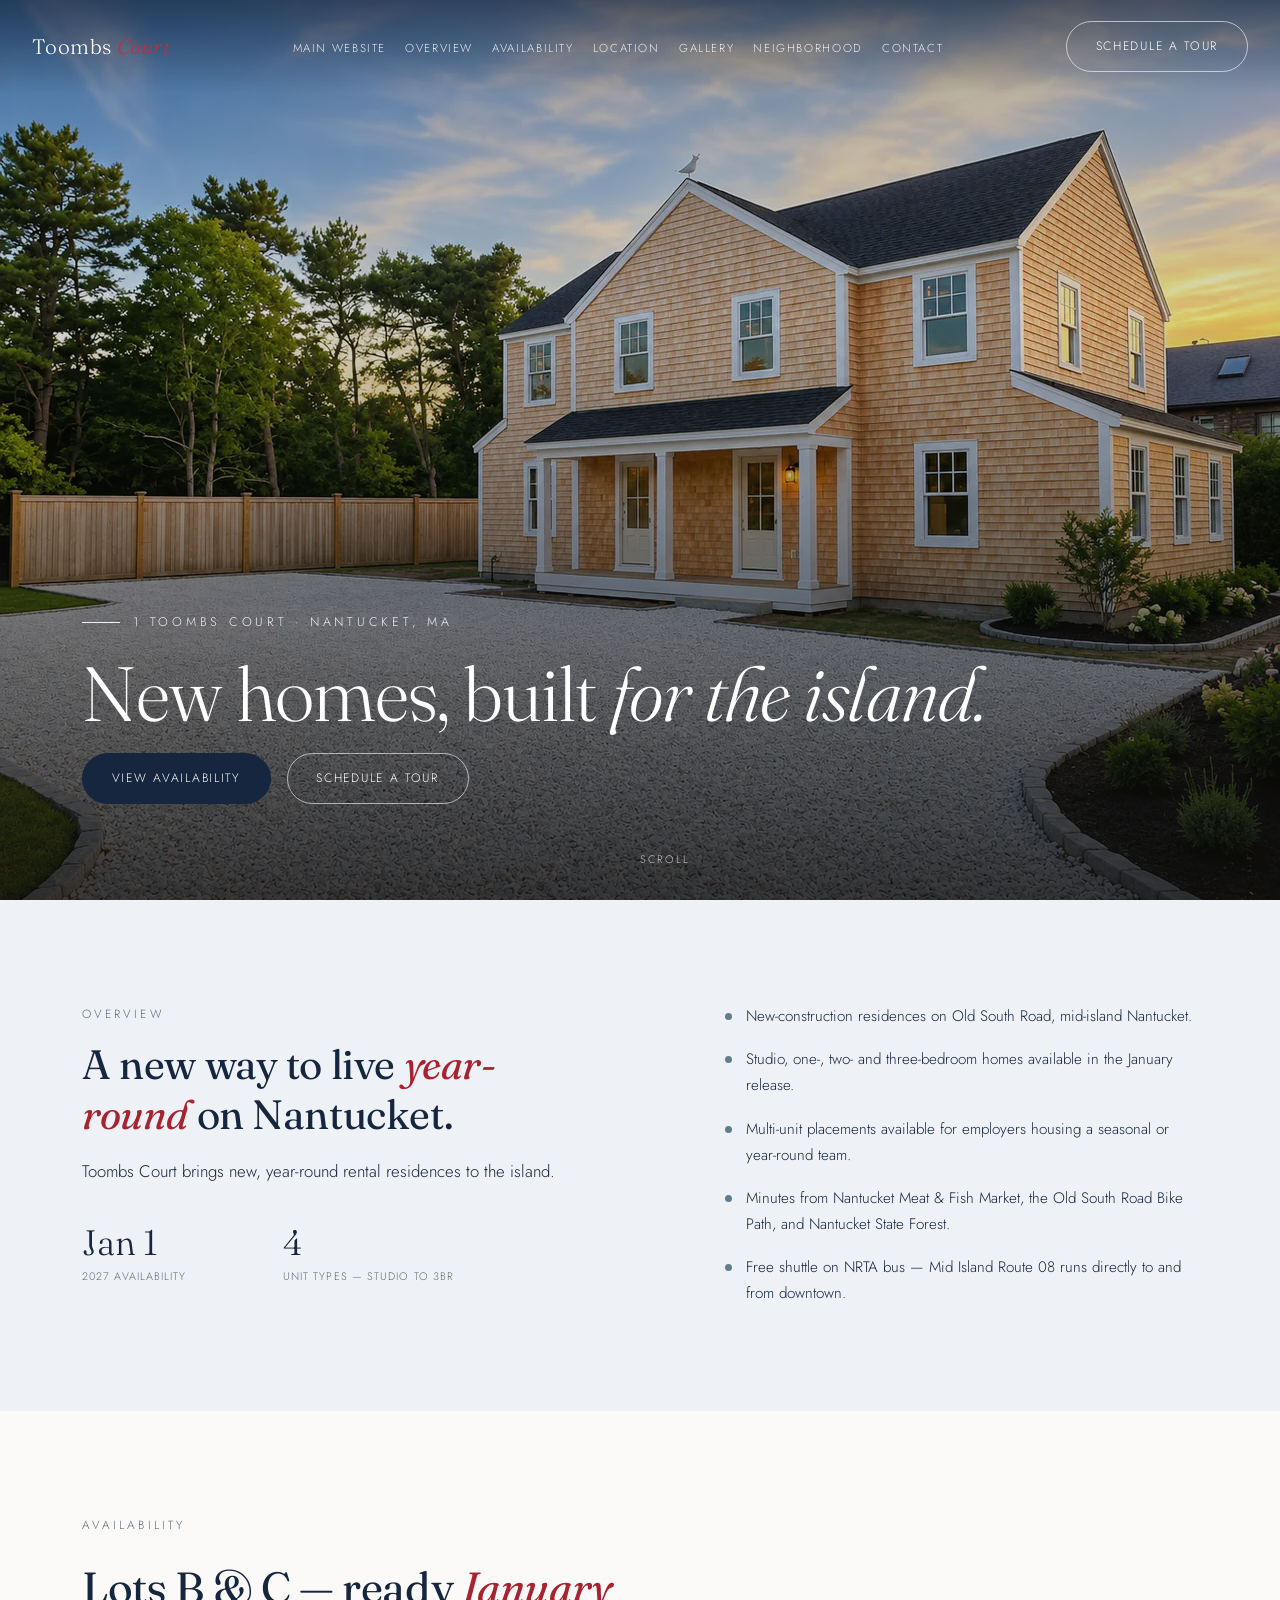
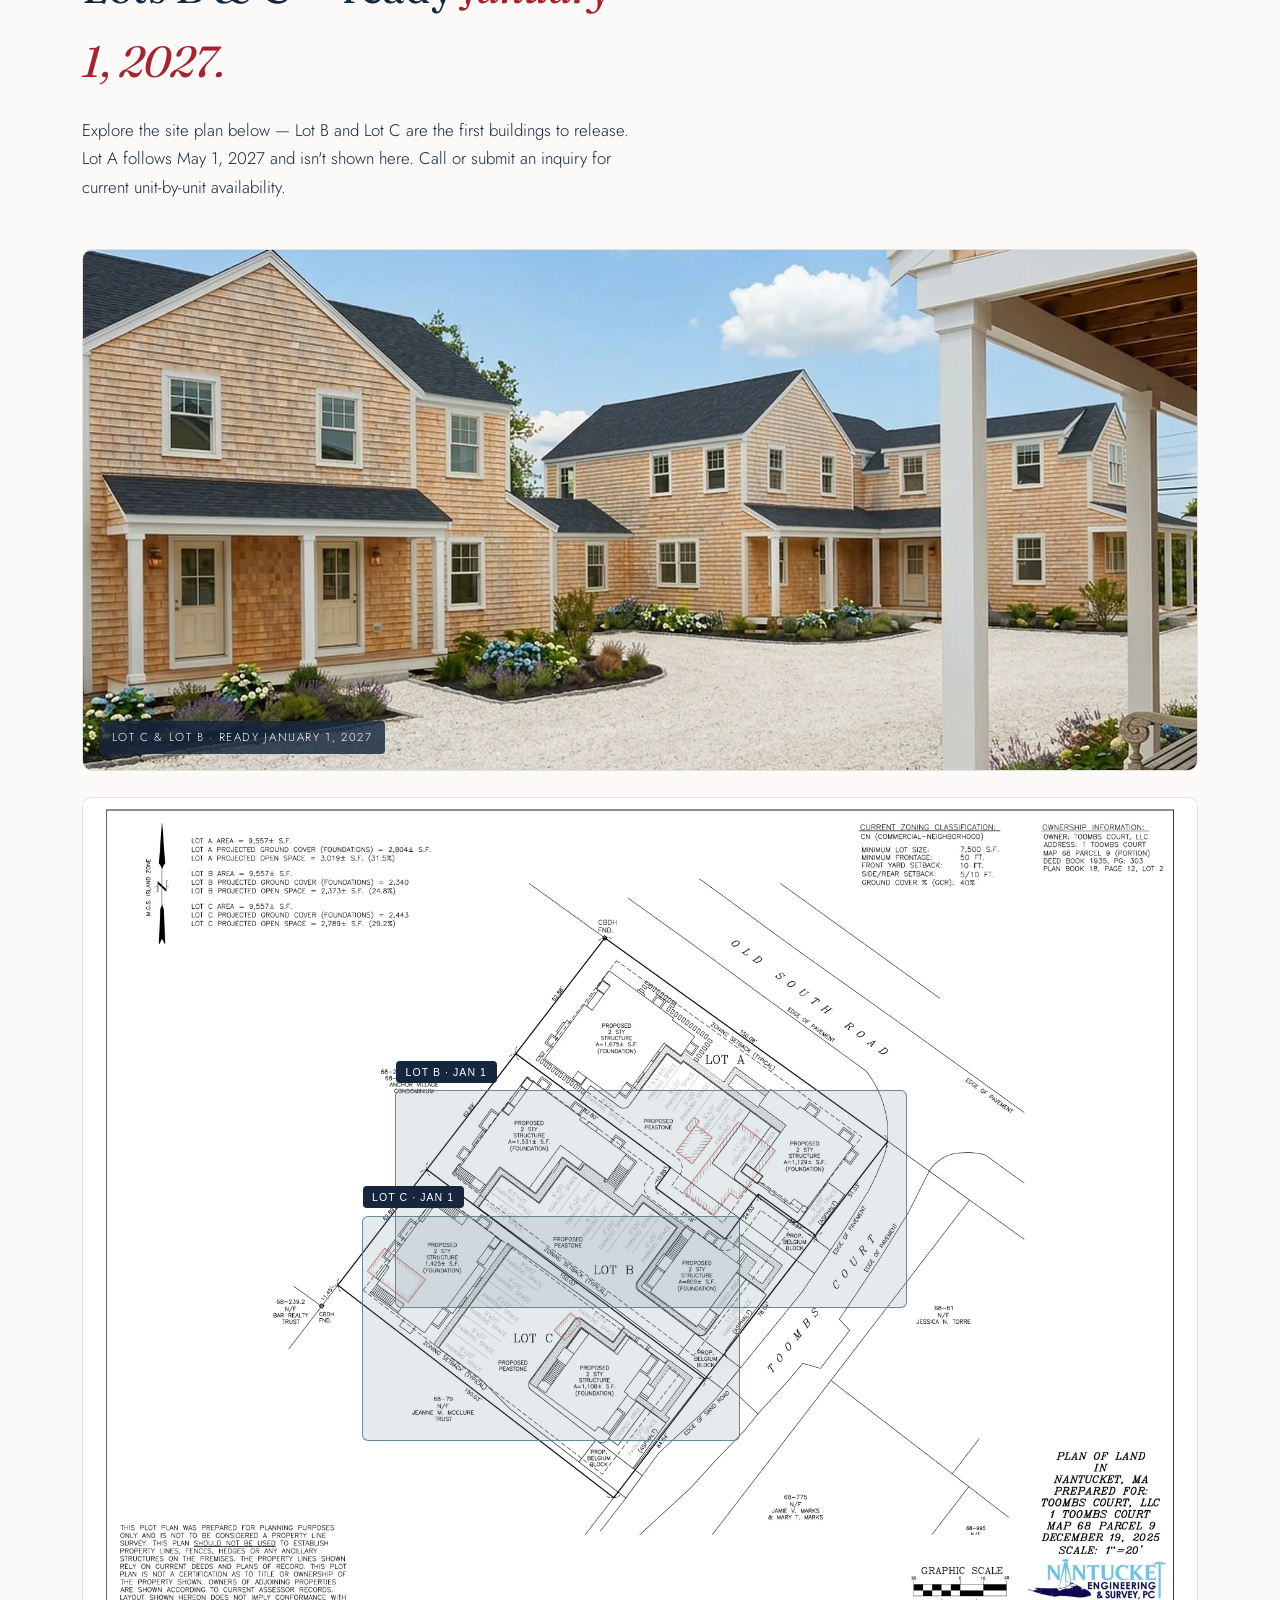
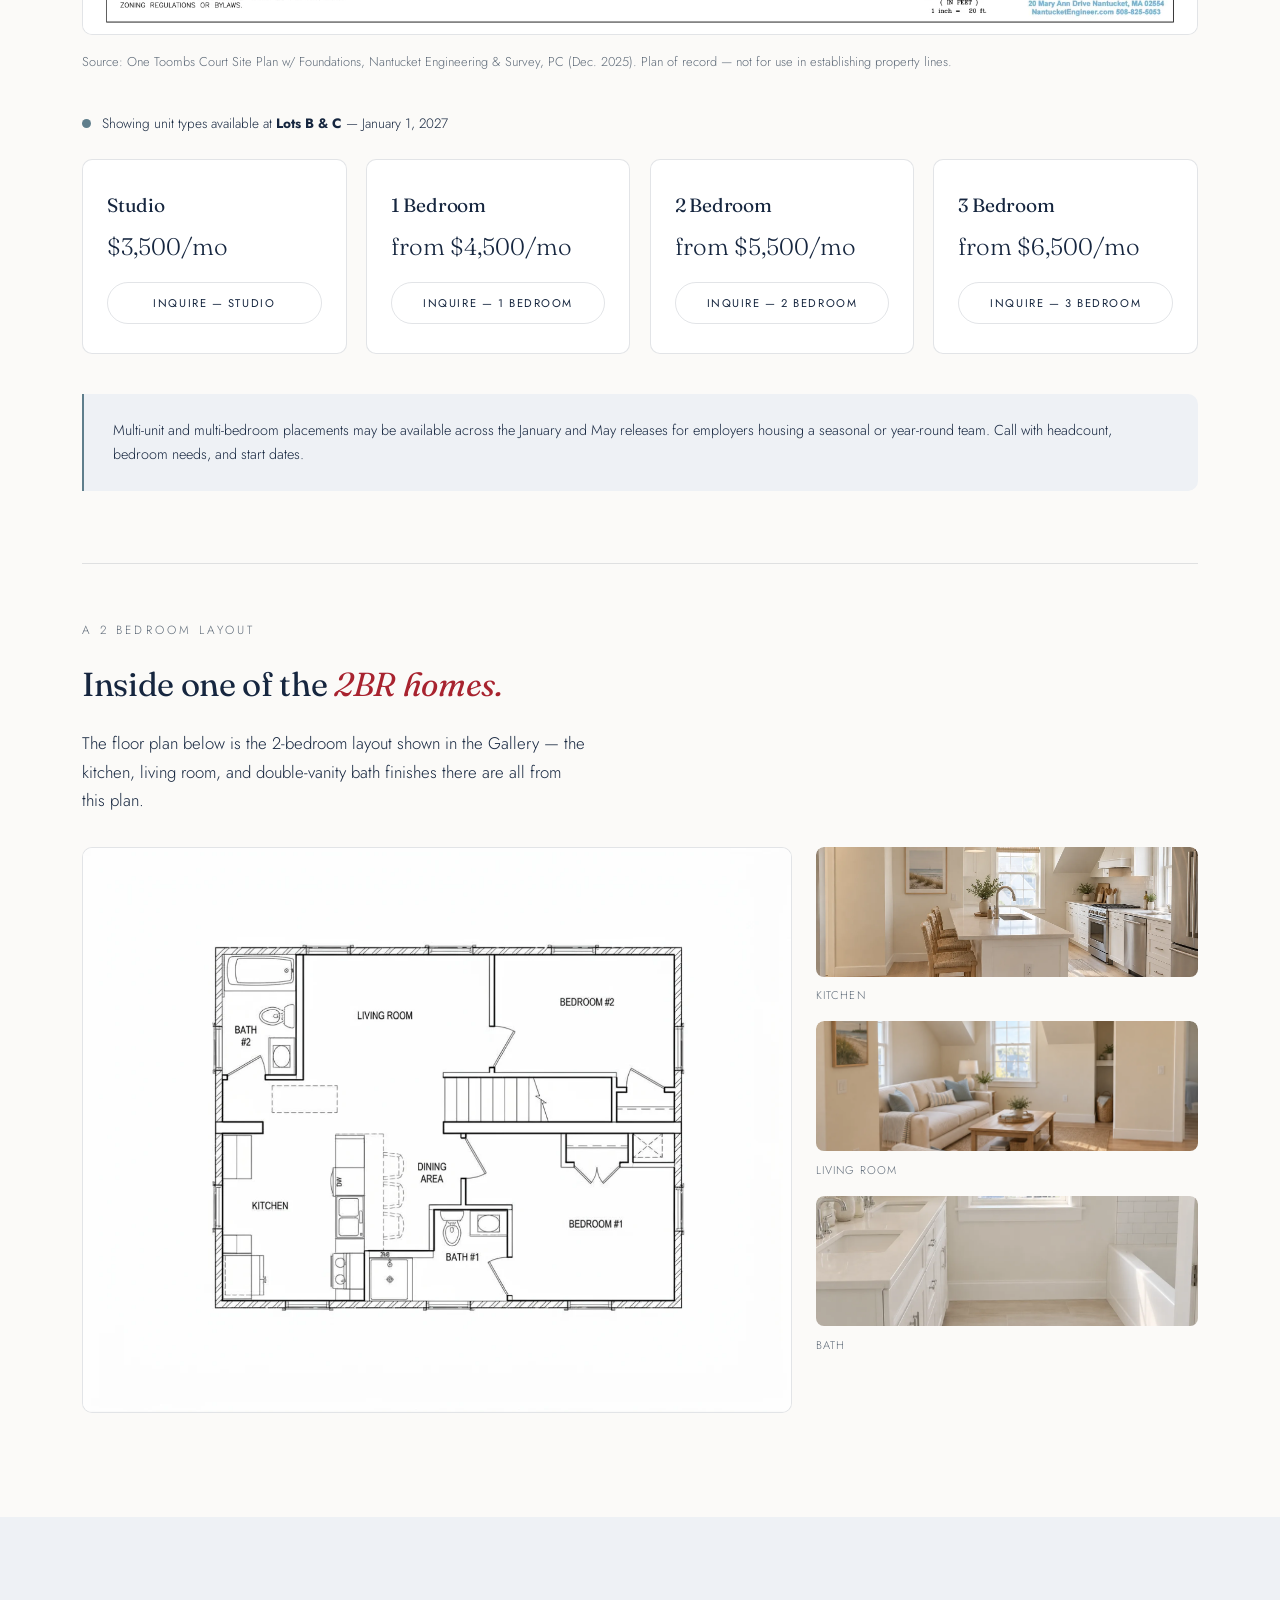
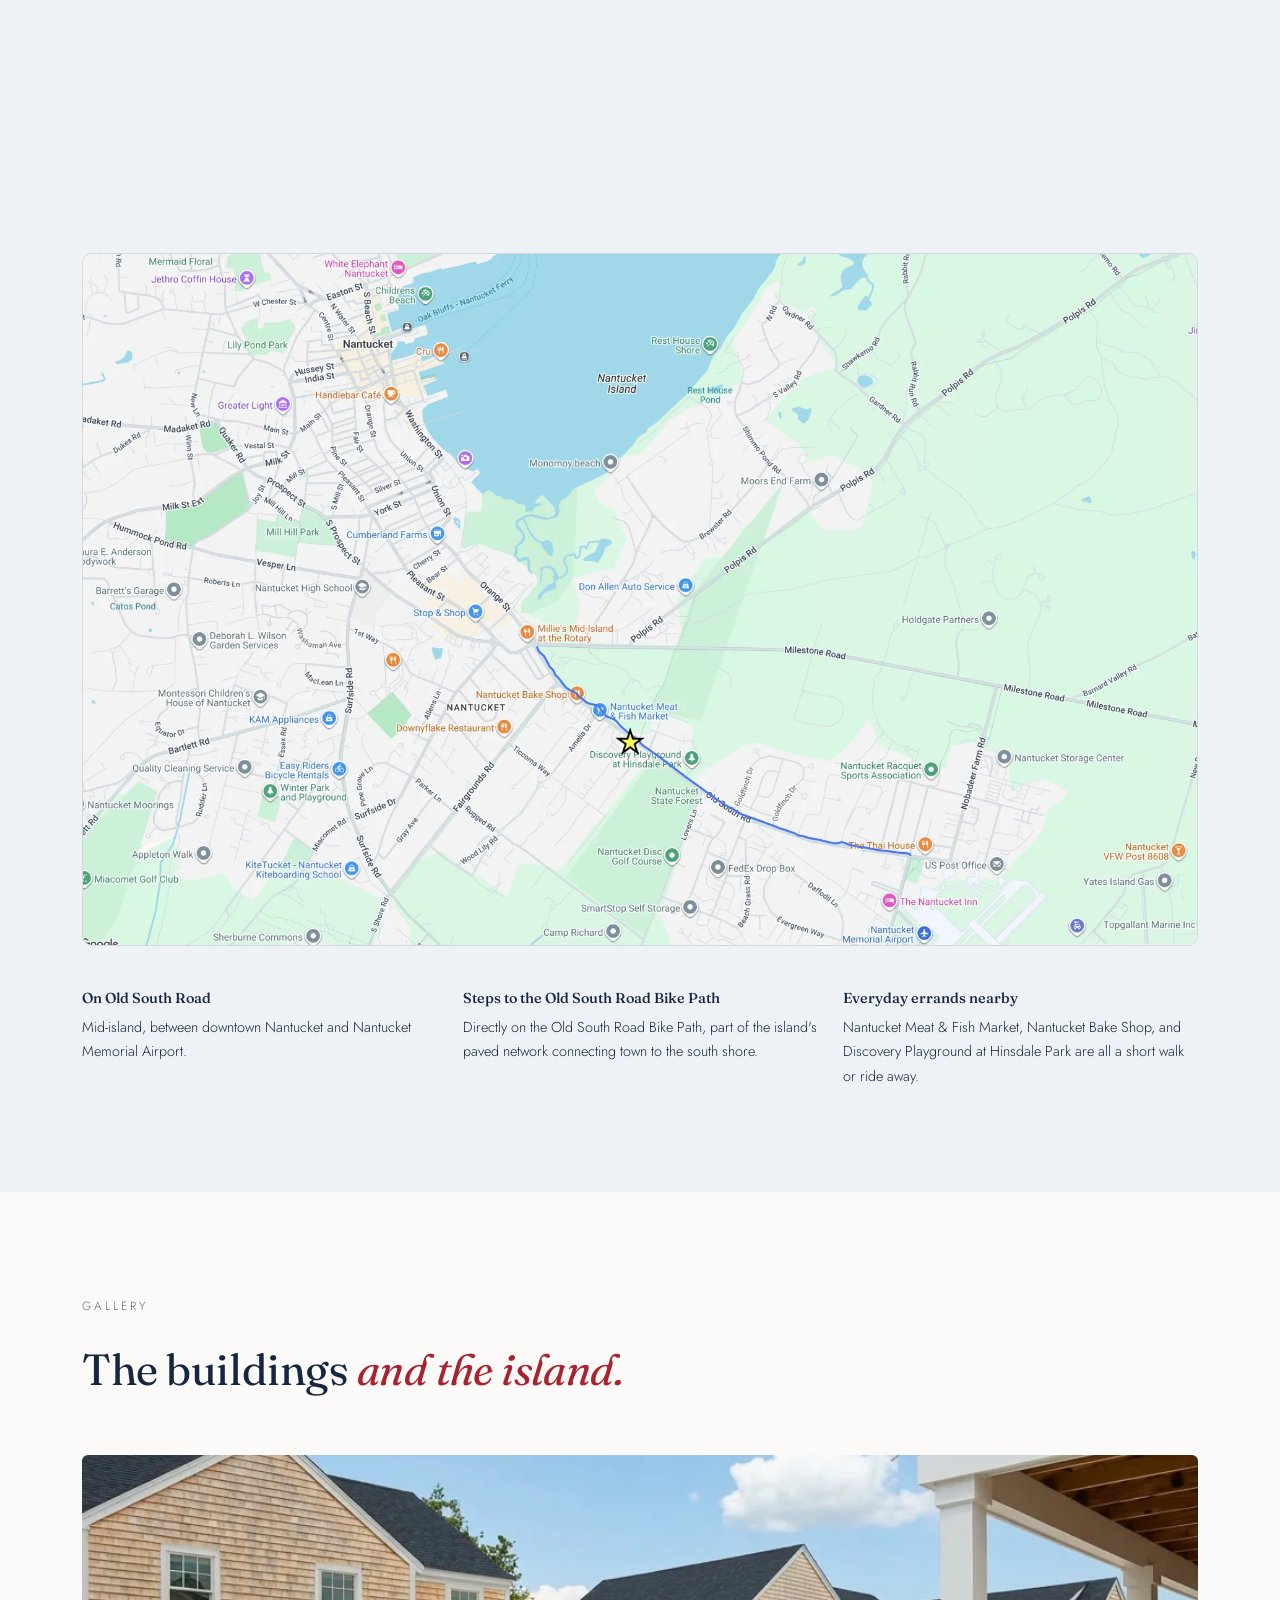
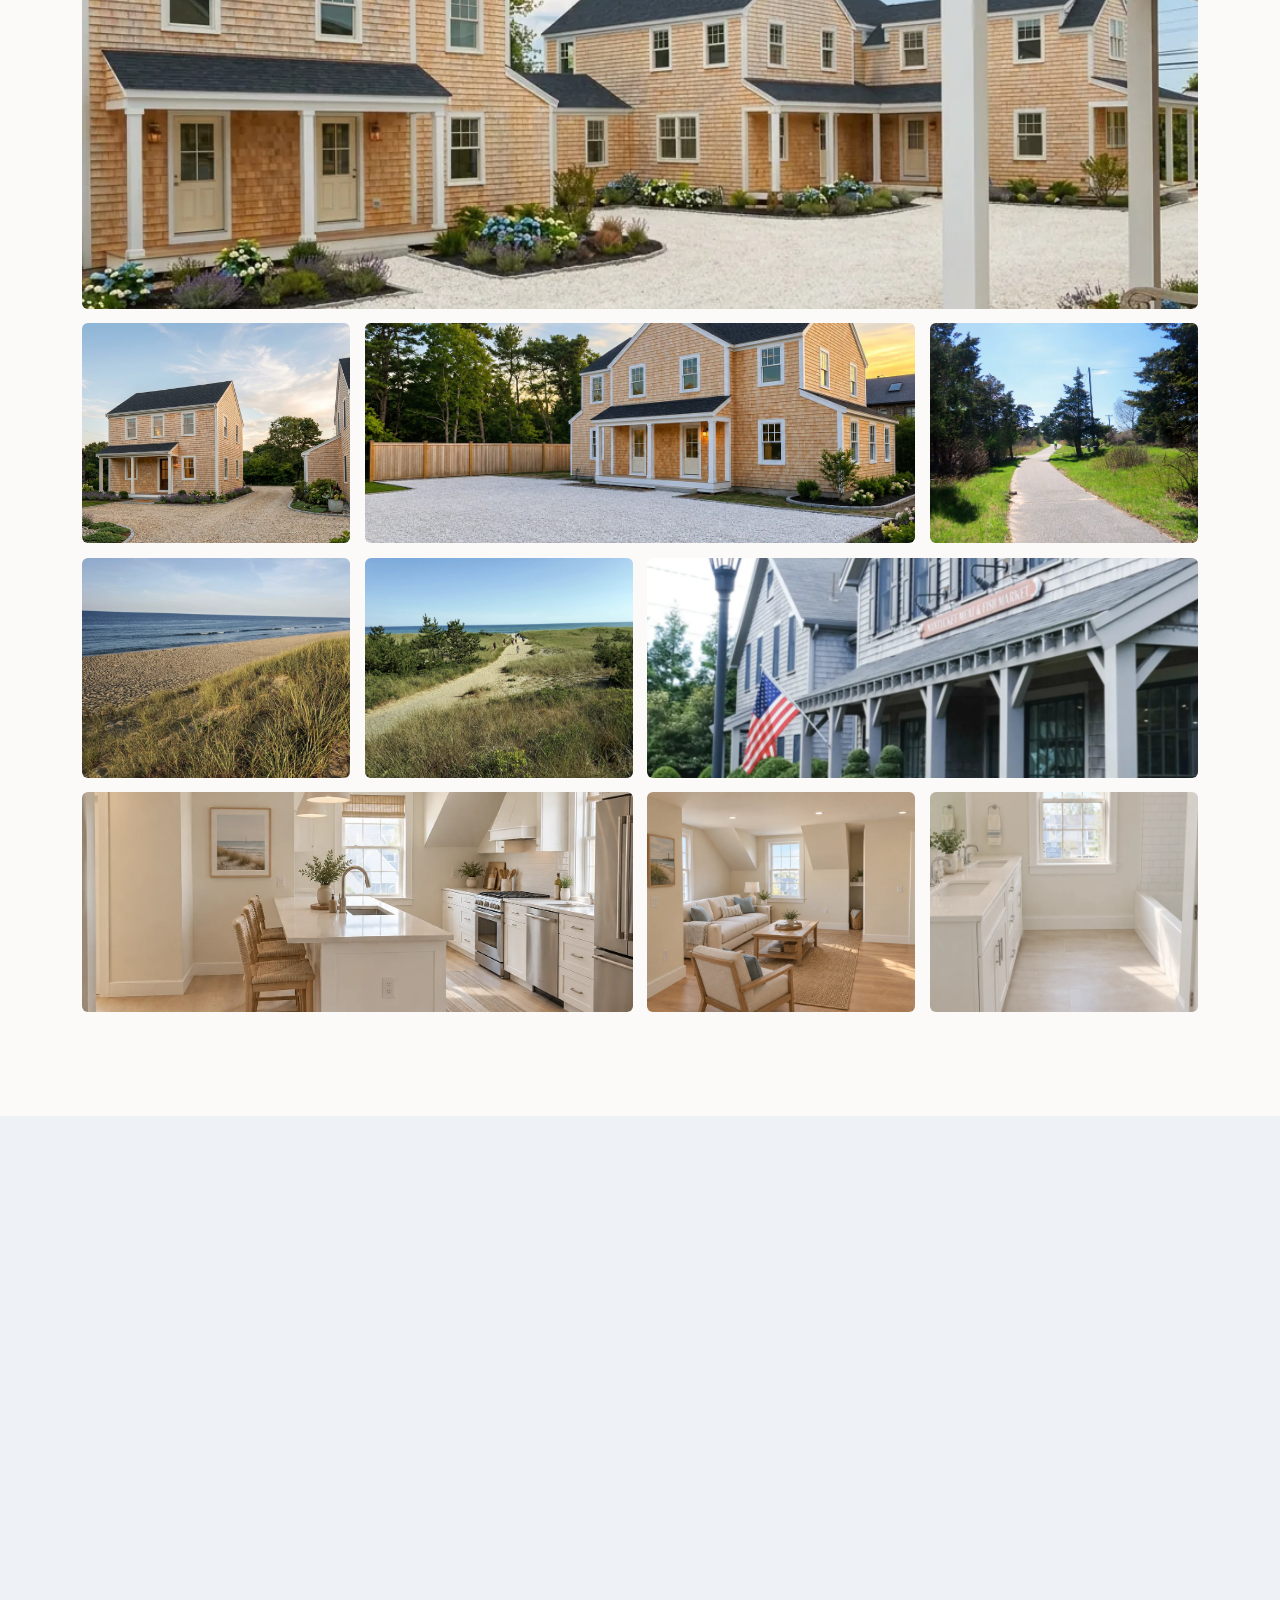
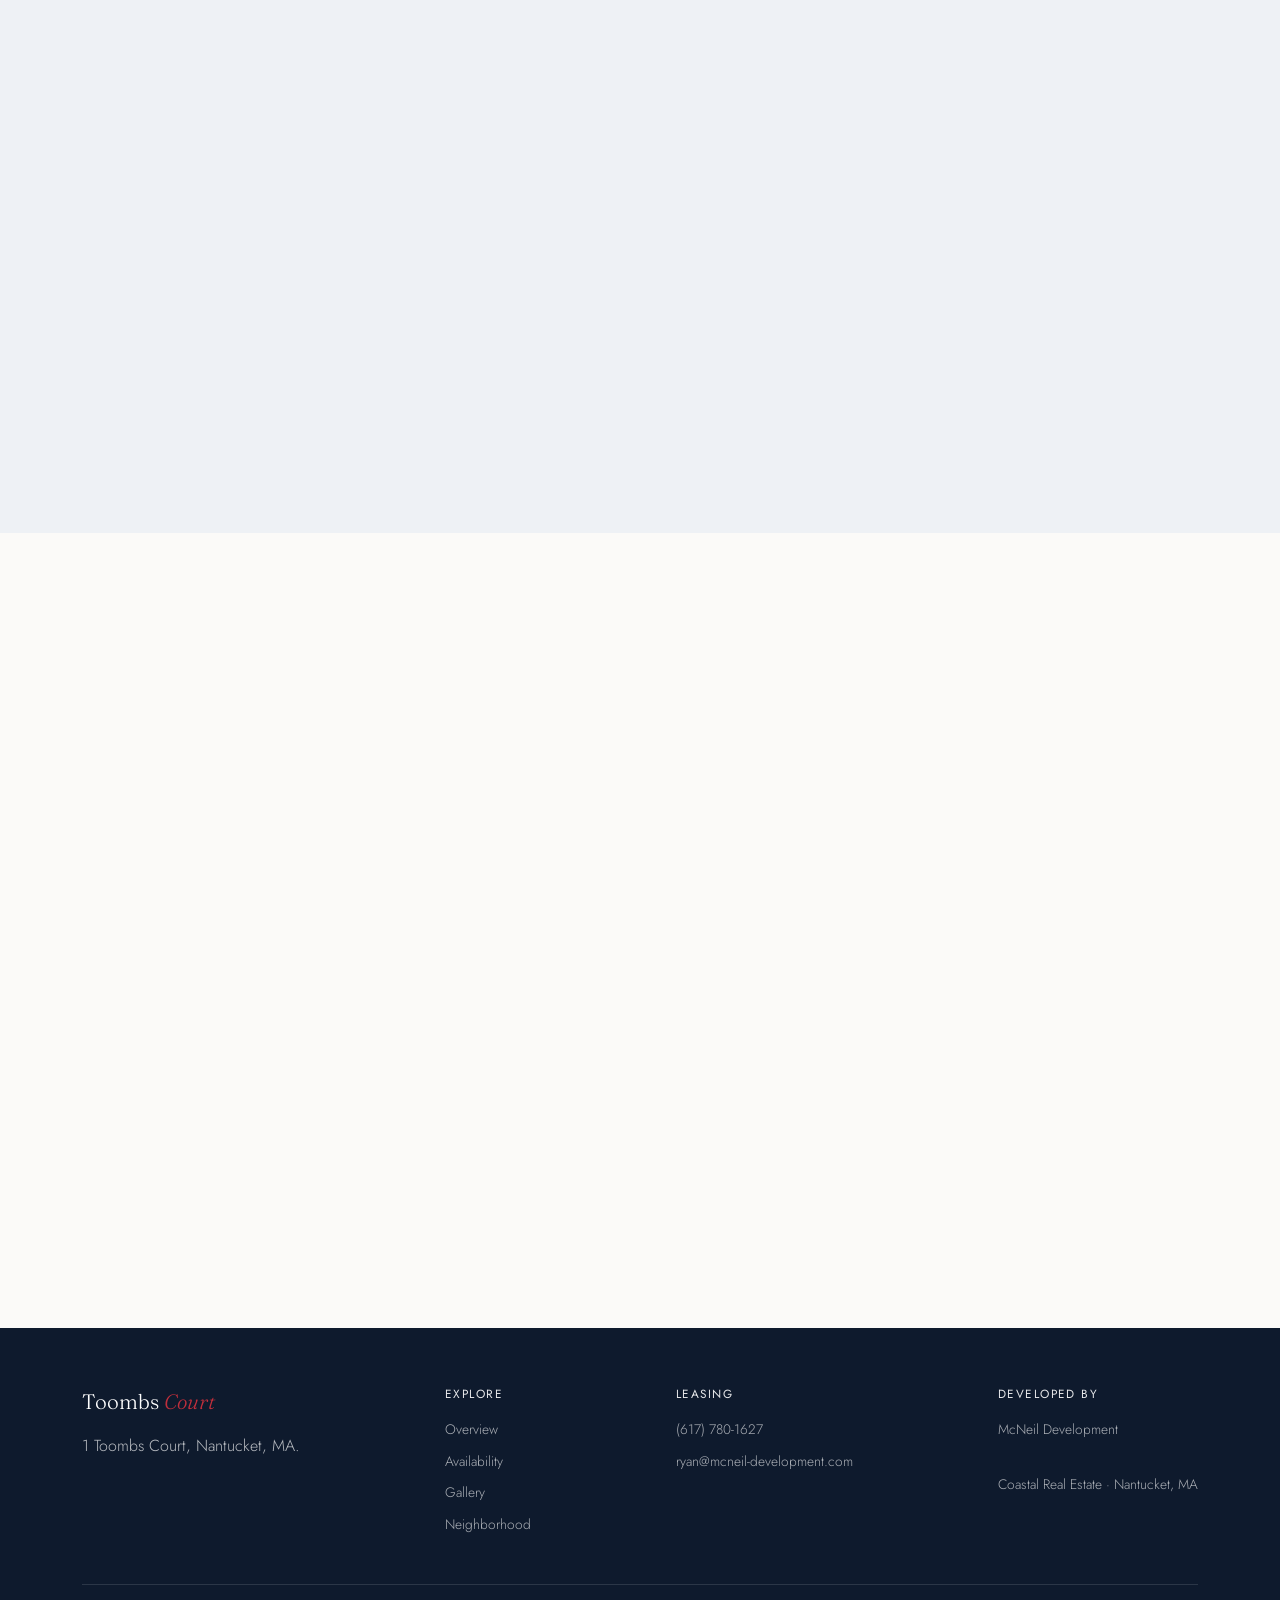
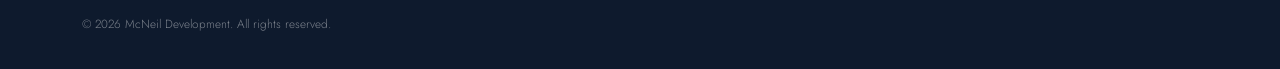
==== commit 962f1b78: "Add Lot C & Lot B photo to Availability and as Gallery lead image Co-Authored-By: Claude Opus 5.5 <n" ====
--- a/toombs-court-leasing/index.html
+++ b/toombs-court-leasing/index.html
@@ -110,6 +110,14 @@
         <p class="lede">Explore the site plan below — Lot B and Lot C are the first buildings to release. Lot A follows May 1, 2027 and isn't shown here. Call or submit an inquiry for current unit-by-unit availability.</p>
       </div>
 
+      <figure class="lots-photo reveal">
+        <img src="images/lots-b-c-exterior-sm.webp"
+             srcset="images/lots-b-c-exterior-sm.webp 992w, images/lots-b-c-exterior.webp 1984w"
+             sizes="(max-width: 1200px) 100vw, 1200px"
+             alt="Lot C and Lot B residences at Toombs Court — cedar-shingle homes around a shared shell drive with hydrangea and lavender beds" loading="lazy">
+        <figcaption>Lot C &amp; Lot B &middot; Ready January 1, 2027</figcaption>
+      </figure>
+
       <div class="plan-wrap reveal" id="planWrap">
         <img src="images/site-plan.webp" alt="Site plan of 1 Toombs Court showing Lot A, Lot B, and Lot C on Old South Road" id="planImg">
         <button class="lot-hotspot" id="hotspotB" type="button"
@@ -189,6 +197,9 @@
         <h2>The buildings <em>and the island.</em></h2>
       </div>
       <div class="gallery__grid reveal" id="galleryGrid">
+        <button class="span-full" data-full="images/lots-b-c-exterior.webp" data-caption="Lot C &amp; Lot B — 1 Toombs Court">
+          <img src="images/lots-b-c-exterior-sm.webp" loading="lazy" alt="Lot C and Lot B residences at Toombs Court around a shared shell drive with flower beds" style="object-position: center 45%;">
+        </button>
         <button data-full="images/lot-b-exterior.webp" data-caption="Lot B exterior — 1 Toombs Court">
           <img src="images/lot-b-exterior-sm.webp" loading="lazy" alt="Exterior of the Lot B residence at Toombs Court at dusk, cedar shingle siding with white trim, lavender beds, and a gravel drive">
         </button>
--- a/toombs-court-leasing/css/styles.css
+++ b/toombs-court-leasing/css/styles.css
@@ -150,6 +150,9 @@
 .section-head { max-width: 62ch; margin-bottom: 3rem; }
 .section-head h2 { font-size: clamp(1.9rem, 3.4vw, 2.9rem); }
 
+.lots-photo { margin: 0 0 1.6rem; position: relative; border-radius: var(--radius); overflow: hidden; border: 1px solid var(--line); }
+.lots-photo img { width: 100%; height: clamp(260px, 42vw, 520px); object-fit: cover; object-position: center 45%; display: block; }
+.lots-photo figcaption { position: absolute; left: 1rem; bottom: 1rem; background: rgba(22,38,63,0.82); color: var(--white); font-size: 0.72rem; letter-spacing: 0.14em; text-transform: uppercase; padding: 0.45rem 0.8rem; border-radius: 4px; }
 .plan-wrap { position: relative; border-radius: var(--radius); overflow: hidden; border: 1px solid var(--line); background: var(--white); }
 .plan-wrap img { width: 100%; height: auto; }
 .lot-hotspot {
@@ -224,7 +227,9 @@
 .gallery__grid button:hover img { transform: scale(1.06); }
 .gallery__grid .span-2 { grid-column: span 2; }
 .gallery__grid .span-2row { grid-row: span 2; }
-@media (max-width: 860px) { .gallery__grid { grid-template-columns: repeat(2, 1fr); grid-auto-rows: 180px; } .gallery__grid .span-2 { grid-column: span 2; } }
+.gallery__grid .span-full { grid-column: 1 / -1; grid-row: span 2; }
+@media (max-width: 860px) { .gallery__grid { grid-template-columns: repeat(2, 1fr); grid-auto-rows: 180px; grid-auto-flow: dense; } .gallery__grid .span-2 { grid-column: span 2; } }
+@media (max-width: 540px) { .gallery__grid { grid-auto-rows: 140px; gap: 0.6rem; } }
 
 .lightbox {
   position: fixed; inset: 0; background: rgba(14,13,11,0.92); z-index: 200;
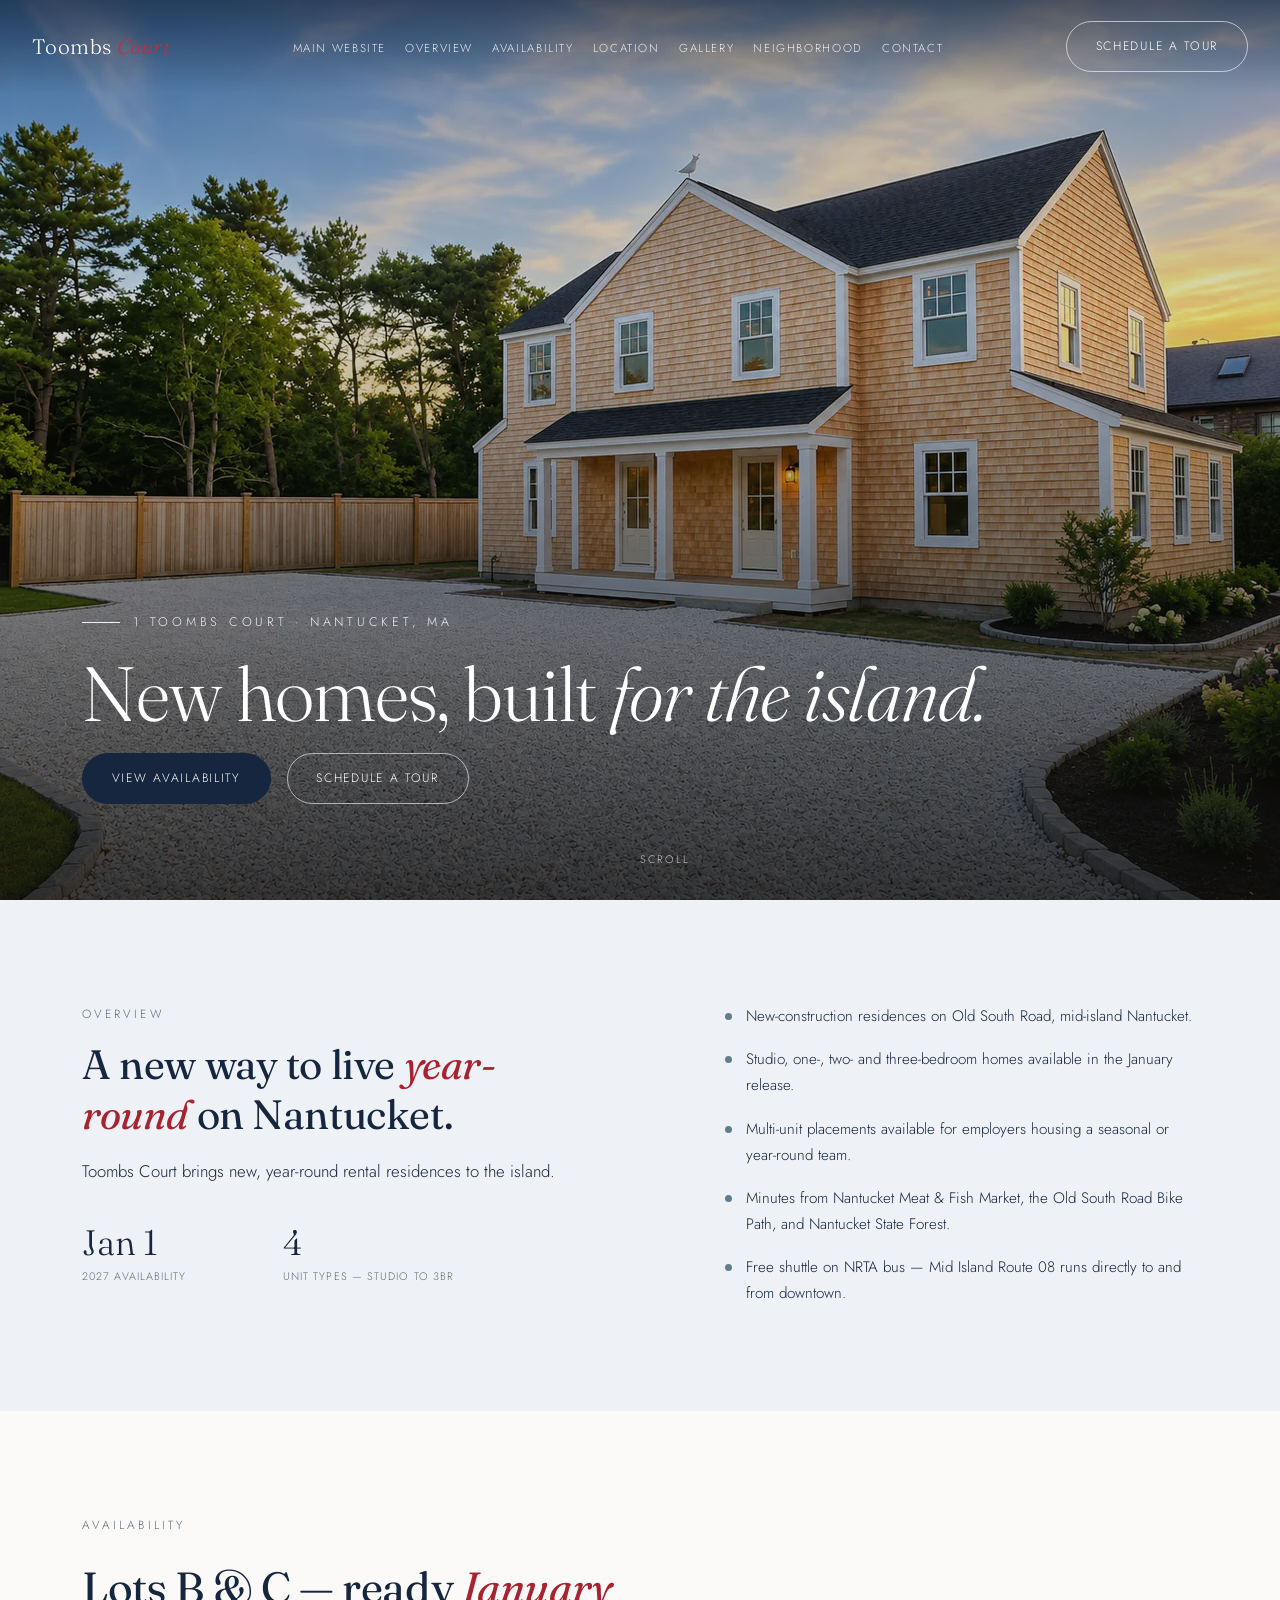
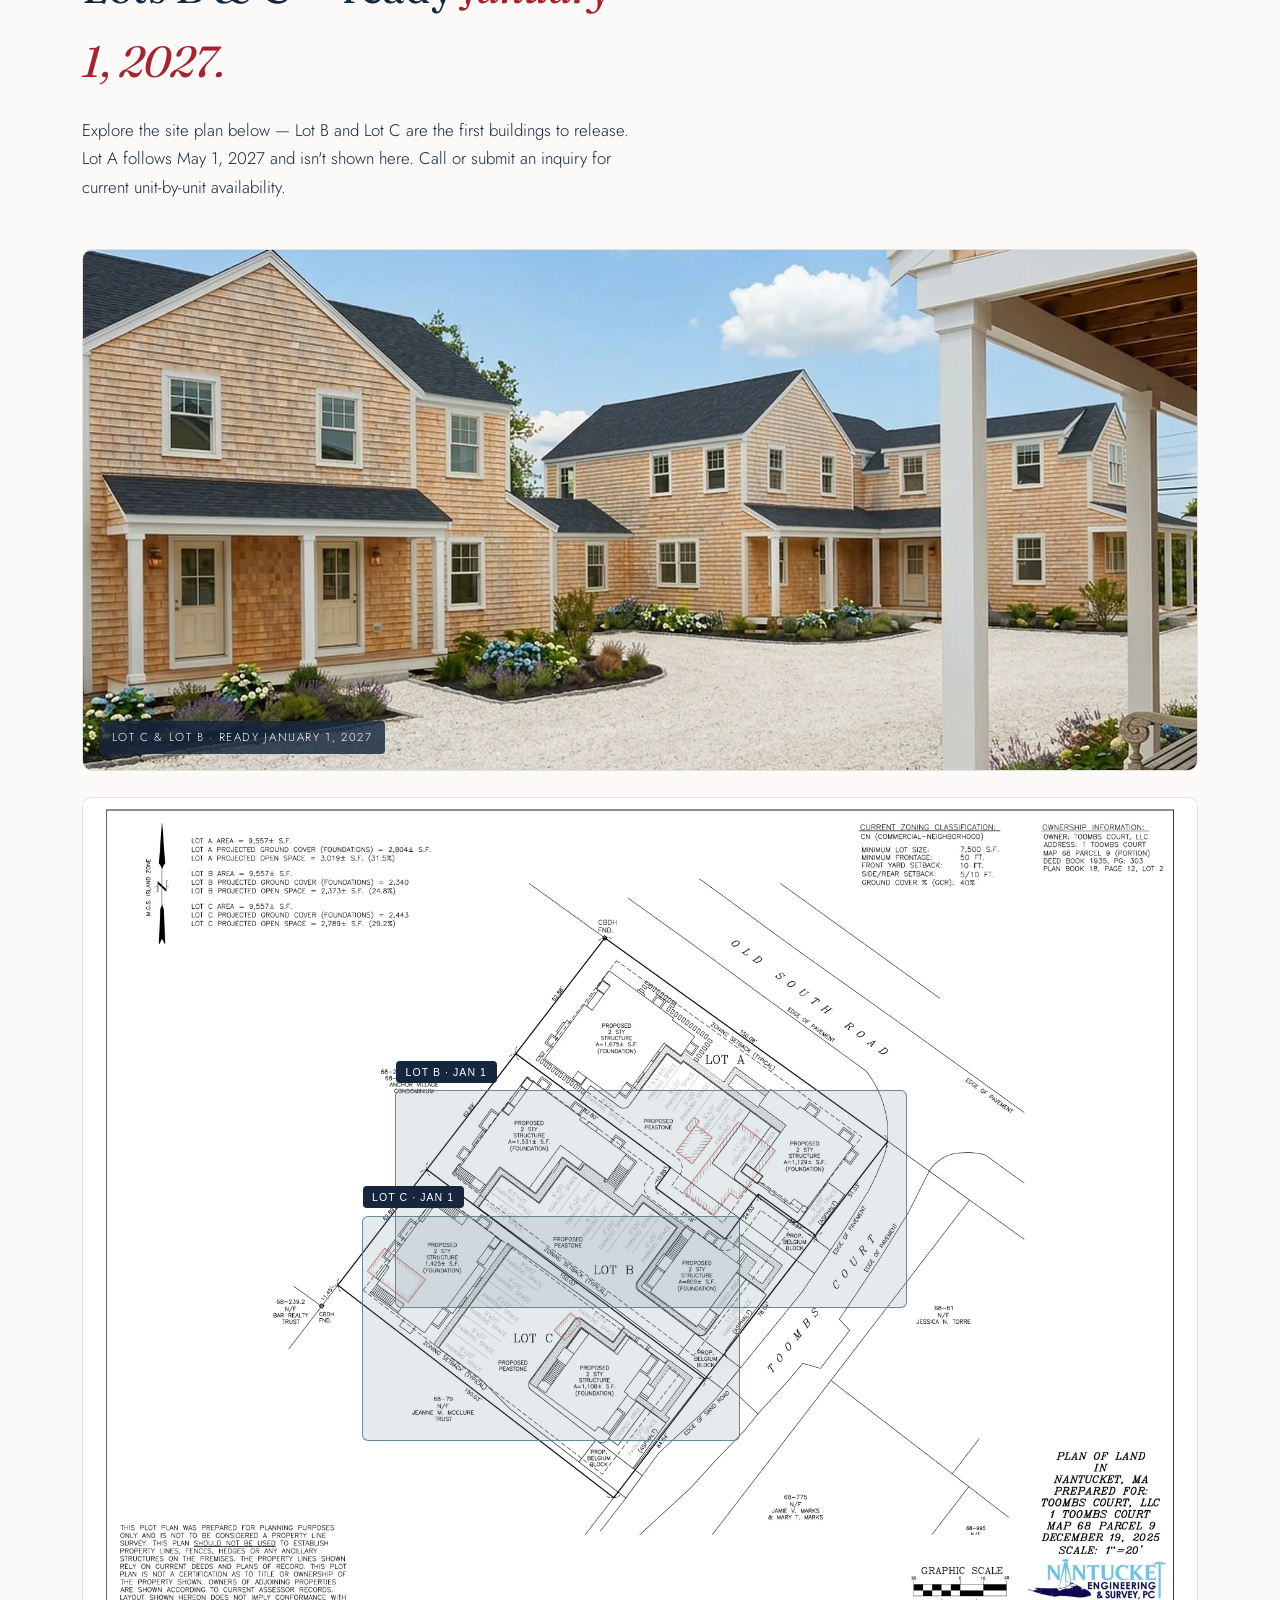
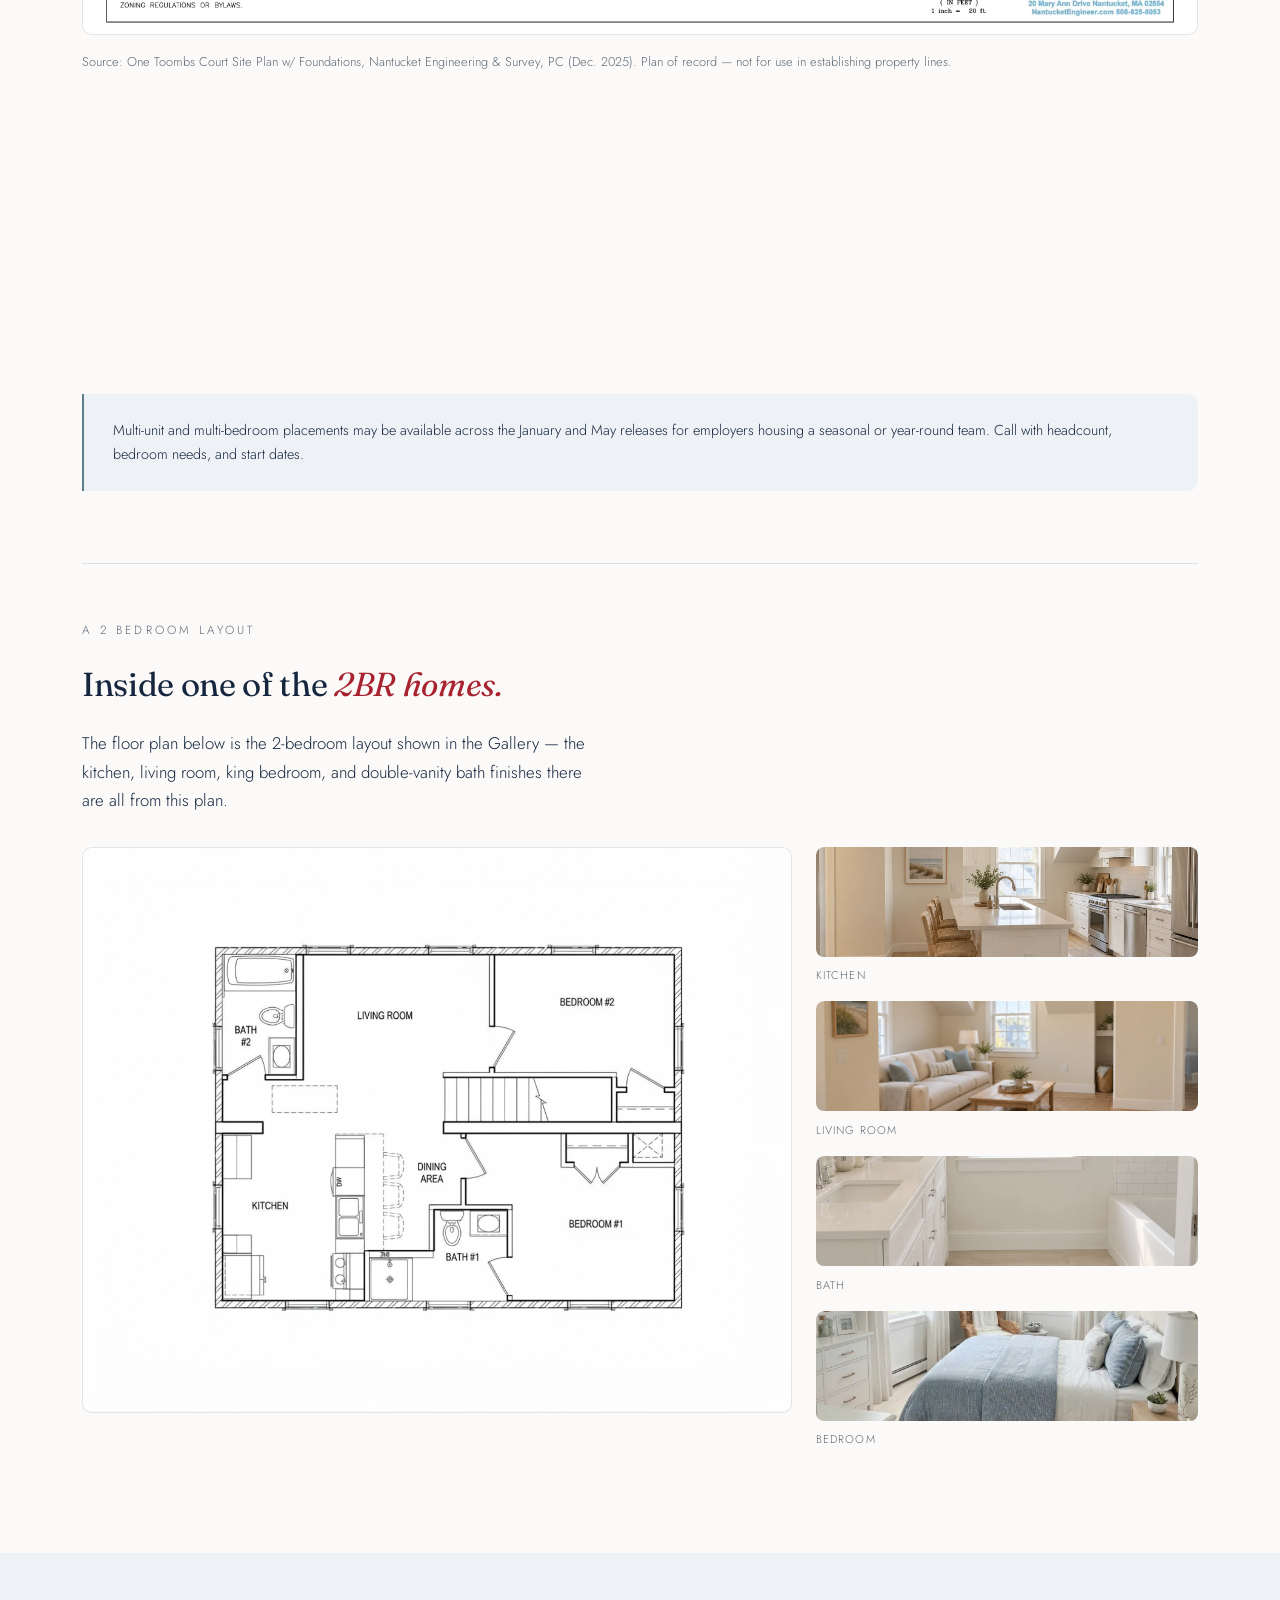
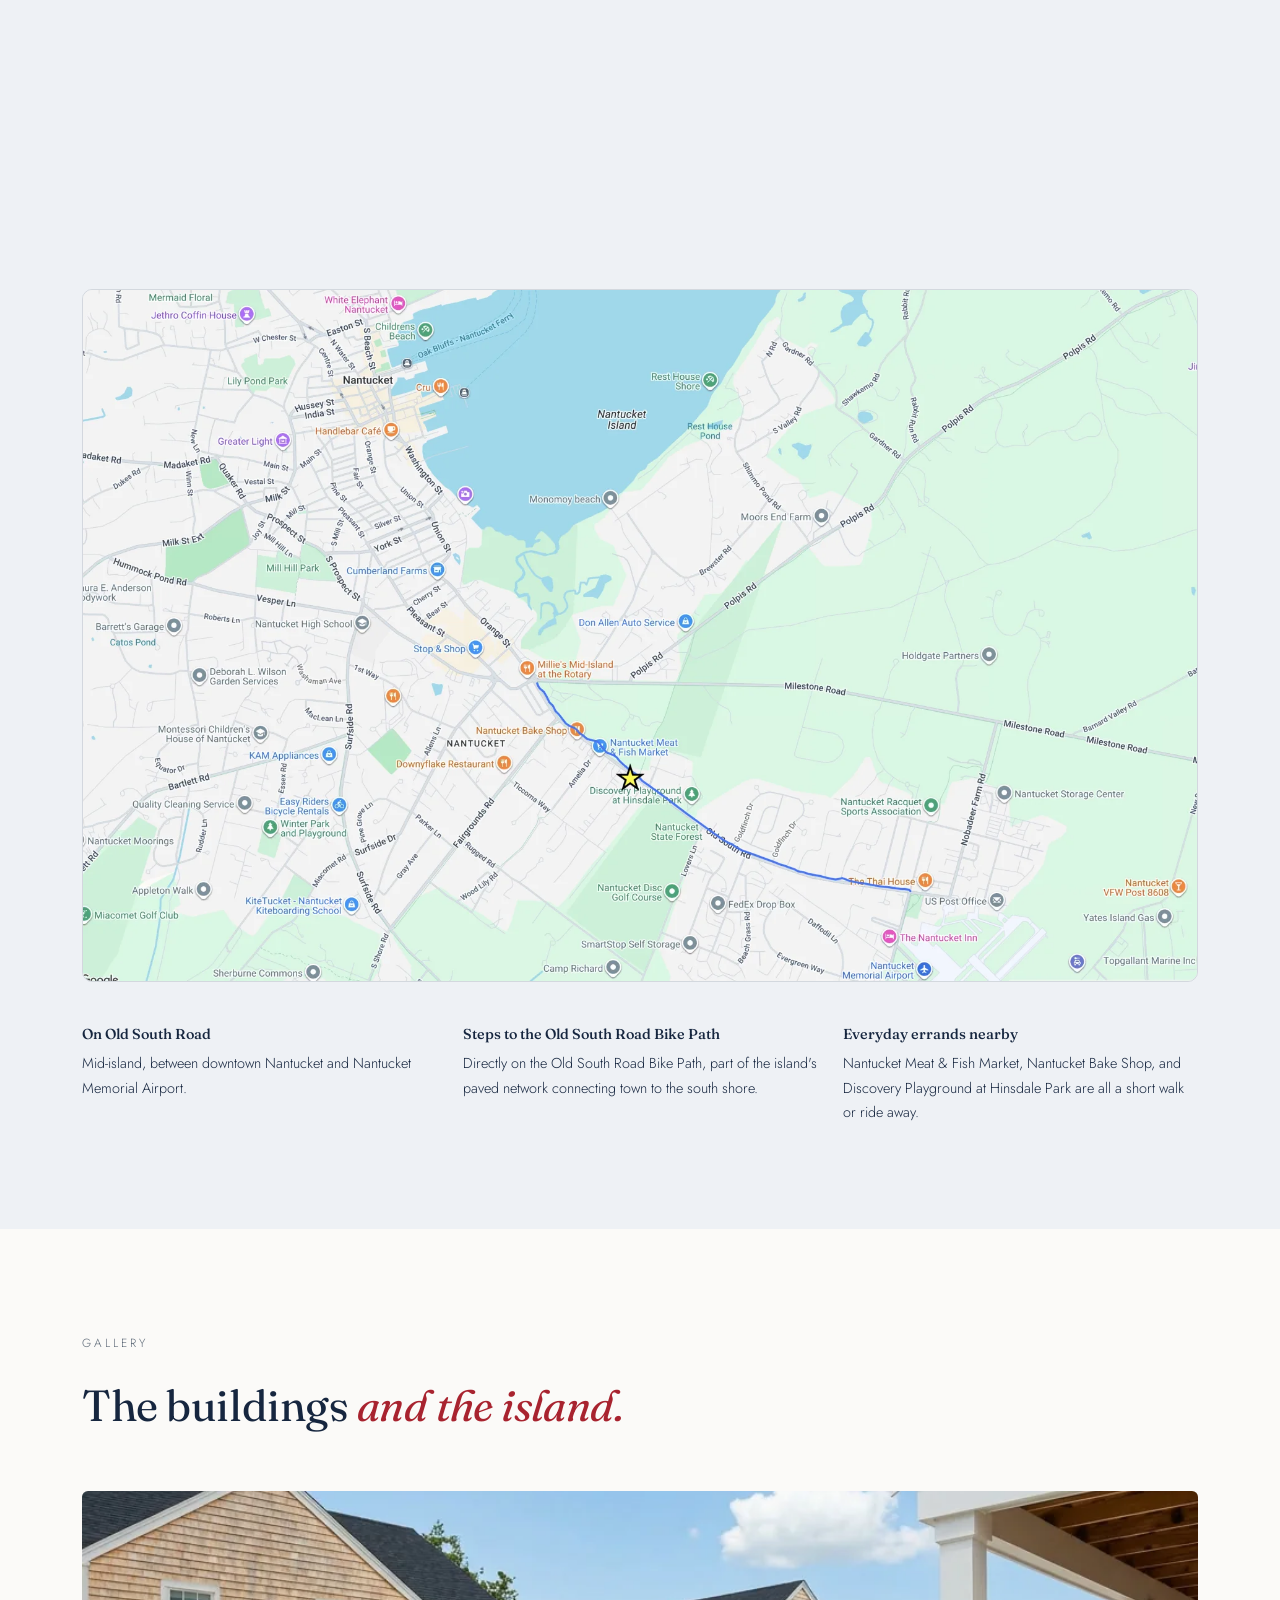
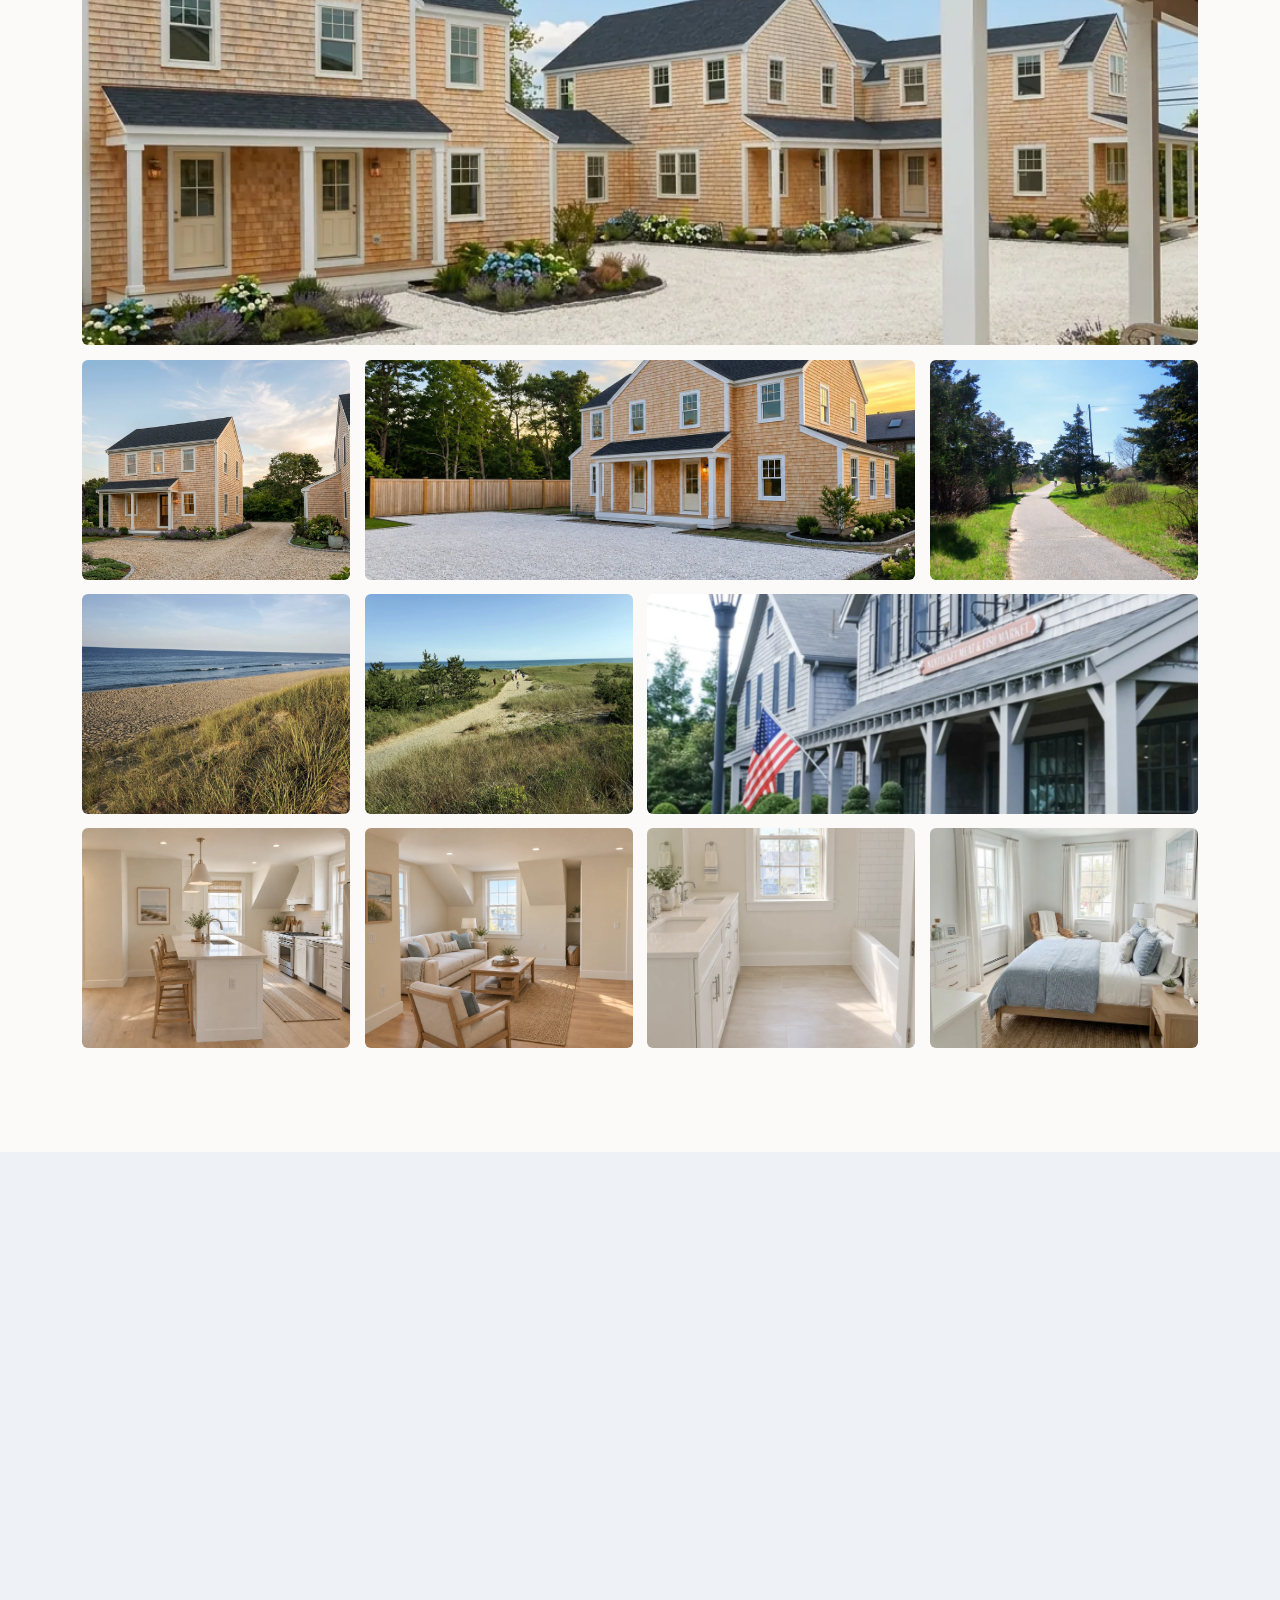
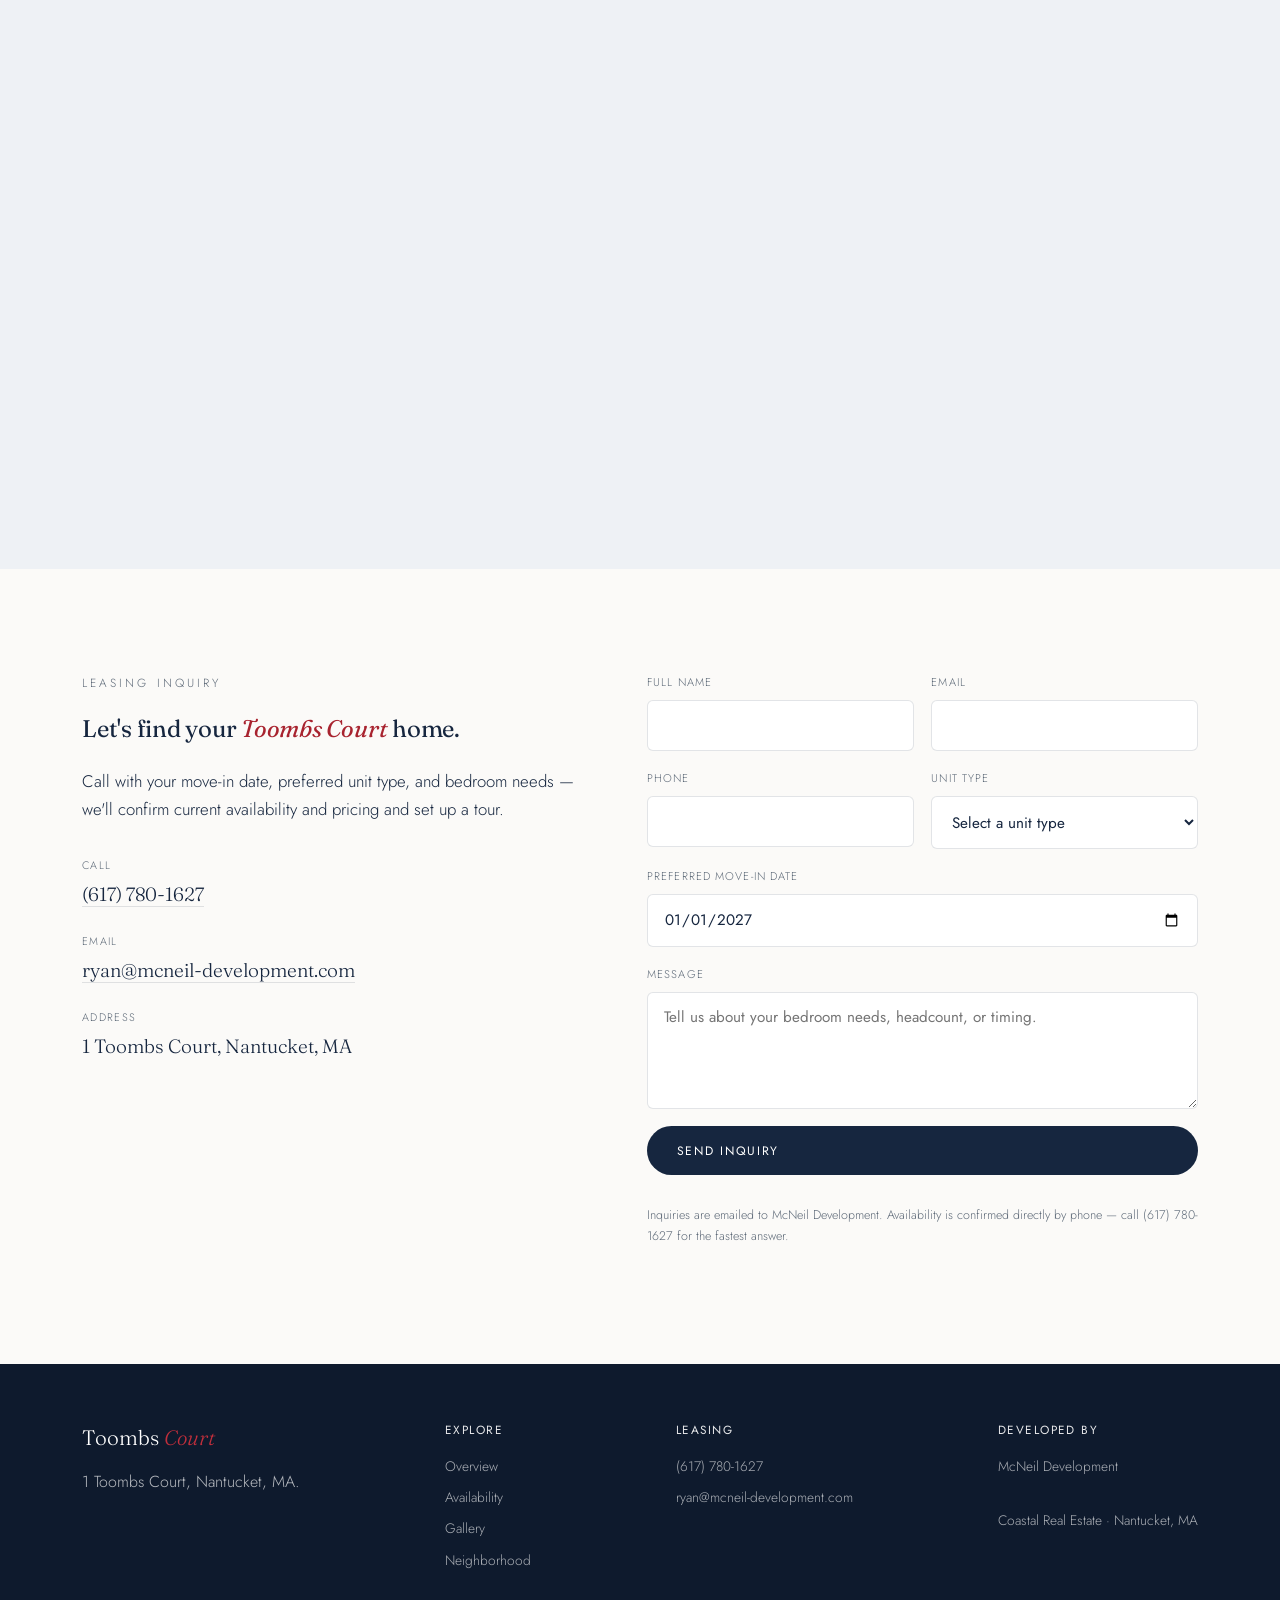
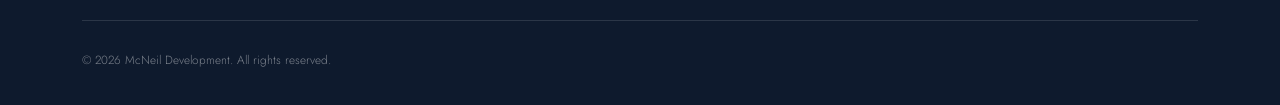
==== commit 805c4960: "Add Coastal King Bedroom to 2BR layout thumbnails and Gallery - Layout section: fourth "Bedroom" thu" ====
--- a/toombs-court-leasing/index.html
+++ b/toombs-court-leasing/index.html
@@ -148,7 +148,7 @@
         <div class="layout-example__head">
           <span class="eyebrow">A 2 Bedroom Layout</span>
           <h3>Inside one of the <em>2BR homes.</em></h3>
-          <p class="lede">The floor plan below is the 2-bedroom layout shown in the Gallery — the kitchen, living room, and double-vanity bath finishes there are all from this plan.</p>
+          <p class="lede">The floor plan below is the 2-bedroom layout shown in the Gallery — the kitchen, living room, king bedroom, and double-vanity bath finishes there are all from this plan.</p>
         </div>
         <div class="layout-example__body">
           <img class="layout-example__plan" src="images/layout-2br.webp" alt="2 Bedroom floor plan — living room, kitchen, dining area, two bedrooms, and two baths" loading="lazy">
@@ -165,6 +165,10 @@
               <img src="images/interior-bath-2br.webp" loading="lazy" alt="Double-vanity bathroom in the Toombs Court 2BR layout">
               <span>Bath</span>
             </button>
+            <button data-full="images/interior-bedroom-2br.webp" data-caption="Coastal King Bedroom — 2BR Layout">
+              <img src="images/interior-bedroom-2br-sm.webp" loading="lazy" alt="Coastal king bedroom with blue linen bedding, oak bed frame, and two windows in the Toombs Court 2BR layout" style="object-position: center 65%;">
+              <span>Bedroom</span>
+            </button>
           </div>
         </div>
       </div>
@@ -218,7 +222,7 @@
         <button class="span-2" data-full="images/neighborhood-meat-fish.webp" data-caption="Nantucket Meat &amp; Fish Market, nearby">
           <img src="images/neighborhood-meat-fish.webp" loading="lazy" alt="Storefront of Nantucket Meat & Fish Market, a short walk from Toombs Court">
         </button>
-        <button class="span-2" data-full="images/interior-kitchen-2br.webp" data-caption="Bright Nantucket Coastal Kitchen — 2BR Layout">
+        <button data-full="images/interior-kitchen-2br.webp" data-caption="Bright Nantucket Coastal Kitchen — 2BR Layout">
           <img src="images/interior-kitchen-2br.webp" loading="lazy" alt="Bright Nantucket coastal kitchen with island, woven barstools, and stainless appliances in the Toombs Court 2BR layout">
         </button>
         <button data-full="images/interior-living-2br.webp" data-caption="Coastal Living Room Retreat — 2BR Layout">
@@ -226,6 +230,9 @@
         </button>
         <button data-full="images/interior-bath-2br.webp" data-caption="Bright Coastal Double-Vanity Bathroom — 2BR Layout">
           <img src="images/interior-bath-2br.webp" loading="lazy" alt="Bright bathroom with double vanity and tiled shower in the Toombs Court 2BR layout">
+        </button>
+        <button data-full="images/interior-bedroom-2br.webp" data-caption="Coastal King Bedroom — 2BR Layout">
+          <img src="images/interior-bedroom-2br-sm.webp" loading="lazy" alt="Coastal king bedroom with blue linen bedding and oak furniture in the Toombs Court 2BR layout" style="object-position: center 65%;">
         </button>
       </div>
     </div>
--- a/toombs-court-leasing/css/styles.css
+++ b/toombs-court-leasing/css/styles.css
@@ -197,13 +197,13 @@
   width: 100%; border: 1px solid var(--line); border-radius: var(--radius); background: var(--white);
 }
 .layout-example__thumbs { display: flex; flex-direction: column; gap: 1rem; }
-@media (max-width: 800px) { .layout-example__thumbs { flex-direction: row; } }
+@media (max-width: 800px) { .layout-example__thumbs { display: grid; grid-template-columns: repeat(2, 1fr); } }
 .layout-example__thumbs button {
   all: unset; cursor: pointer; display: flex; flex-direction: column; gap: 0.6rem;
   border-radius: 8px; overflow: hidden; flex: 1;
 }
 .layout-example__thumbs img {
-  width: 100%; height: 130px; object-fit: cover; border-radius: 8px; transition: transform 0.4s ease;
+  width: 100%; height: 110px; object-fit: cover; border-radius: 8px; transition: transform 0.4s ease;
 }
 .layout-example__thumbs button:hover img { transform: scale(1.05); }
 .layout-example__thumbs span {
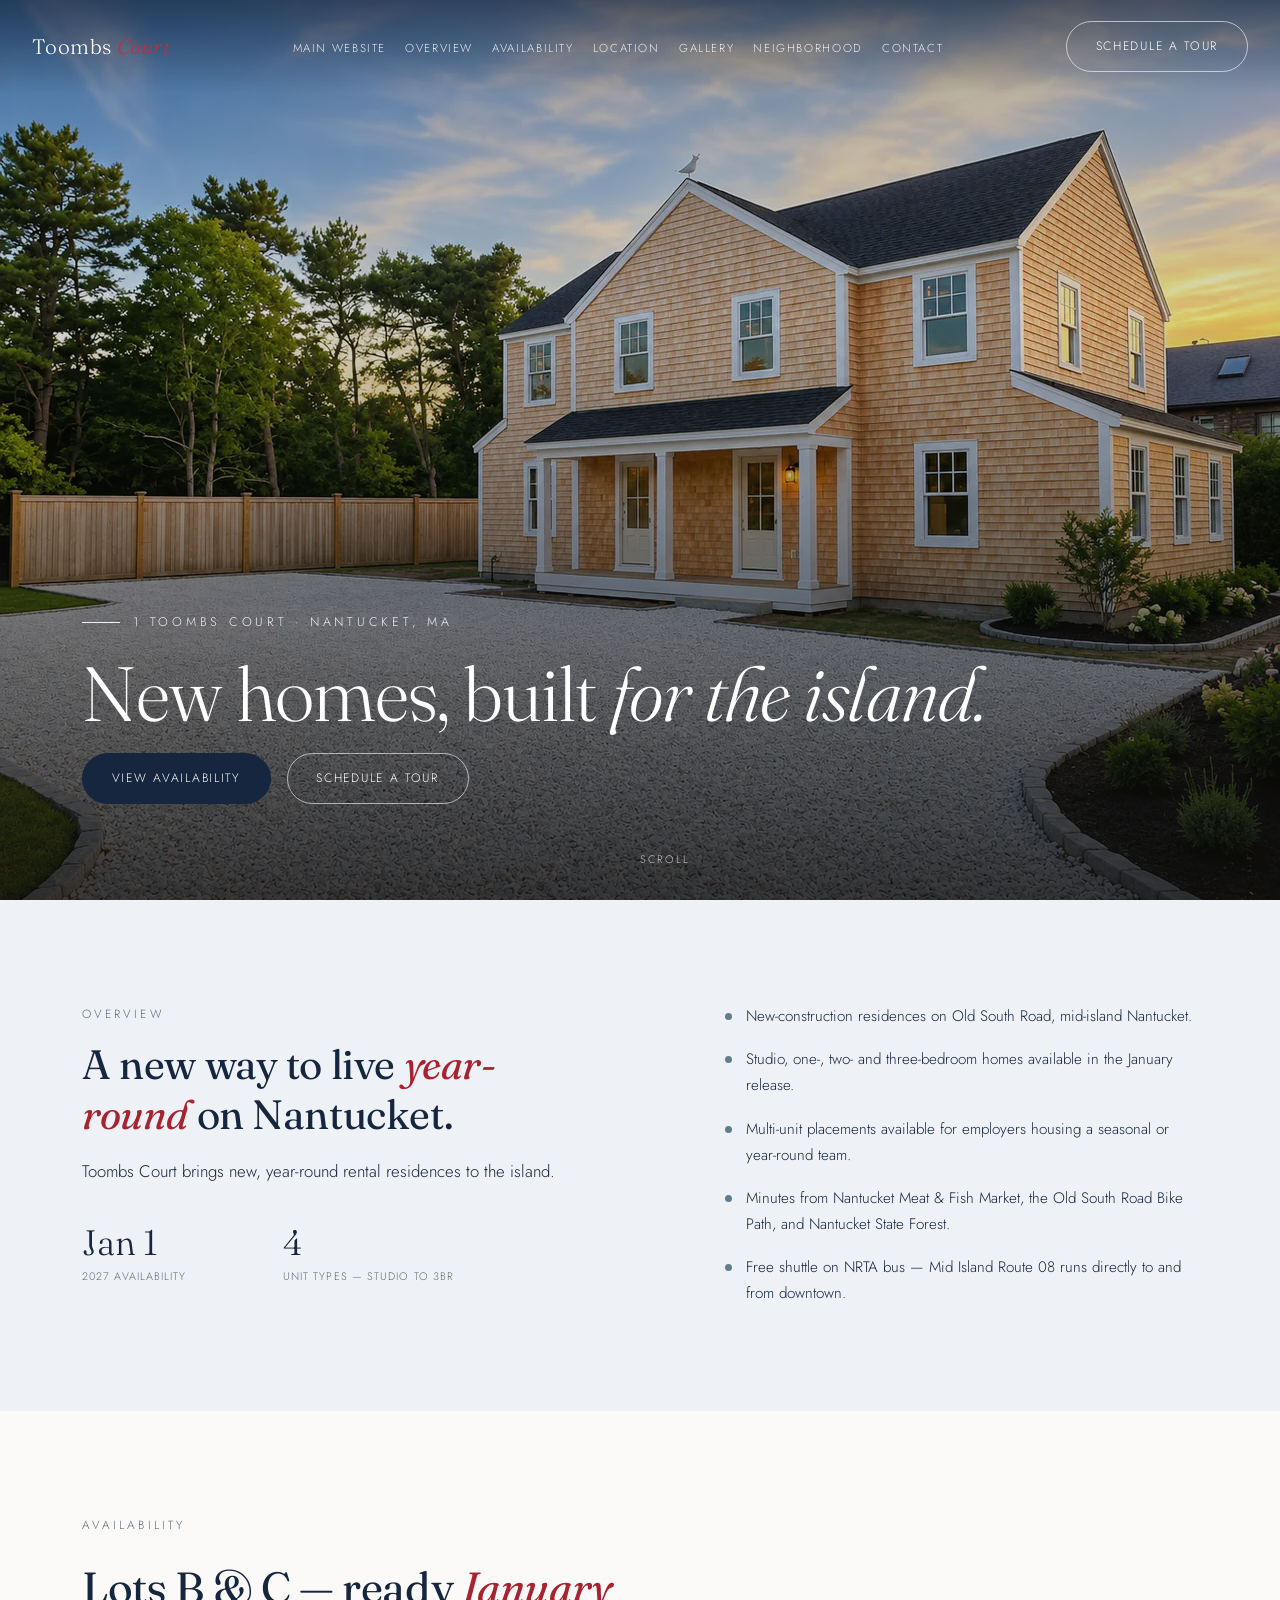
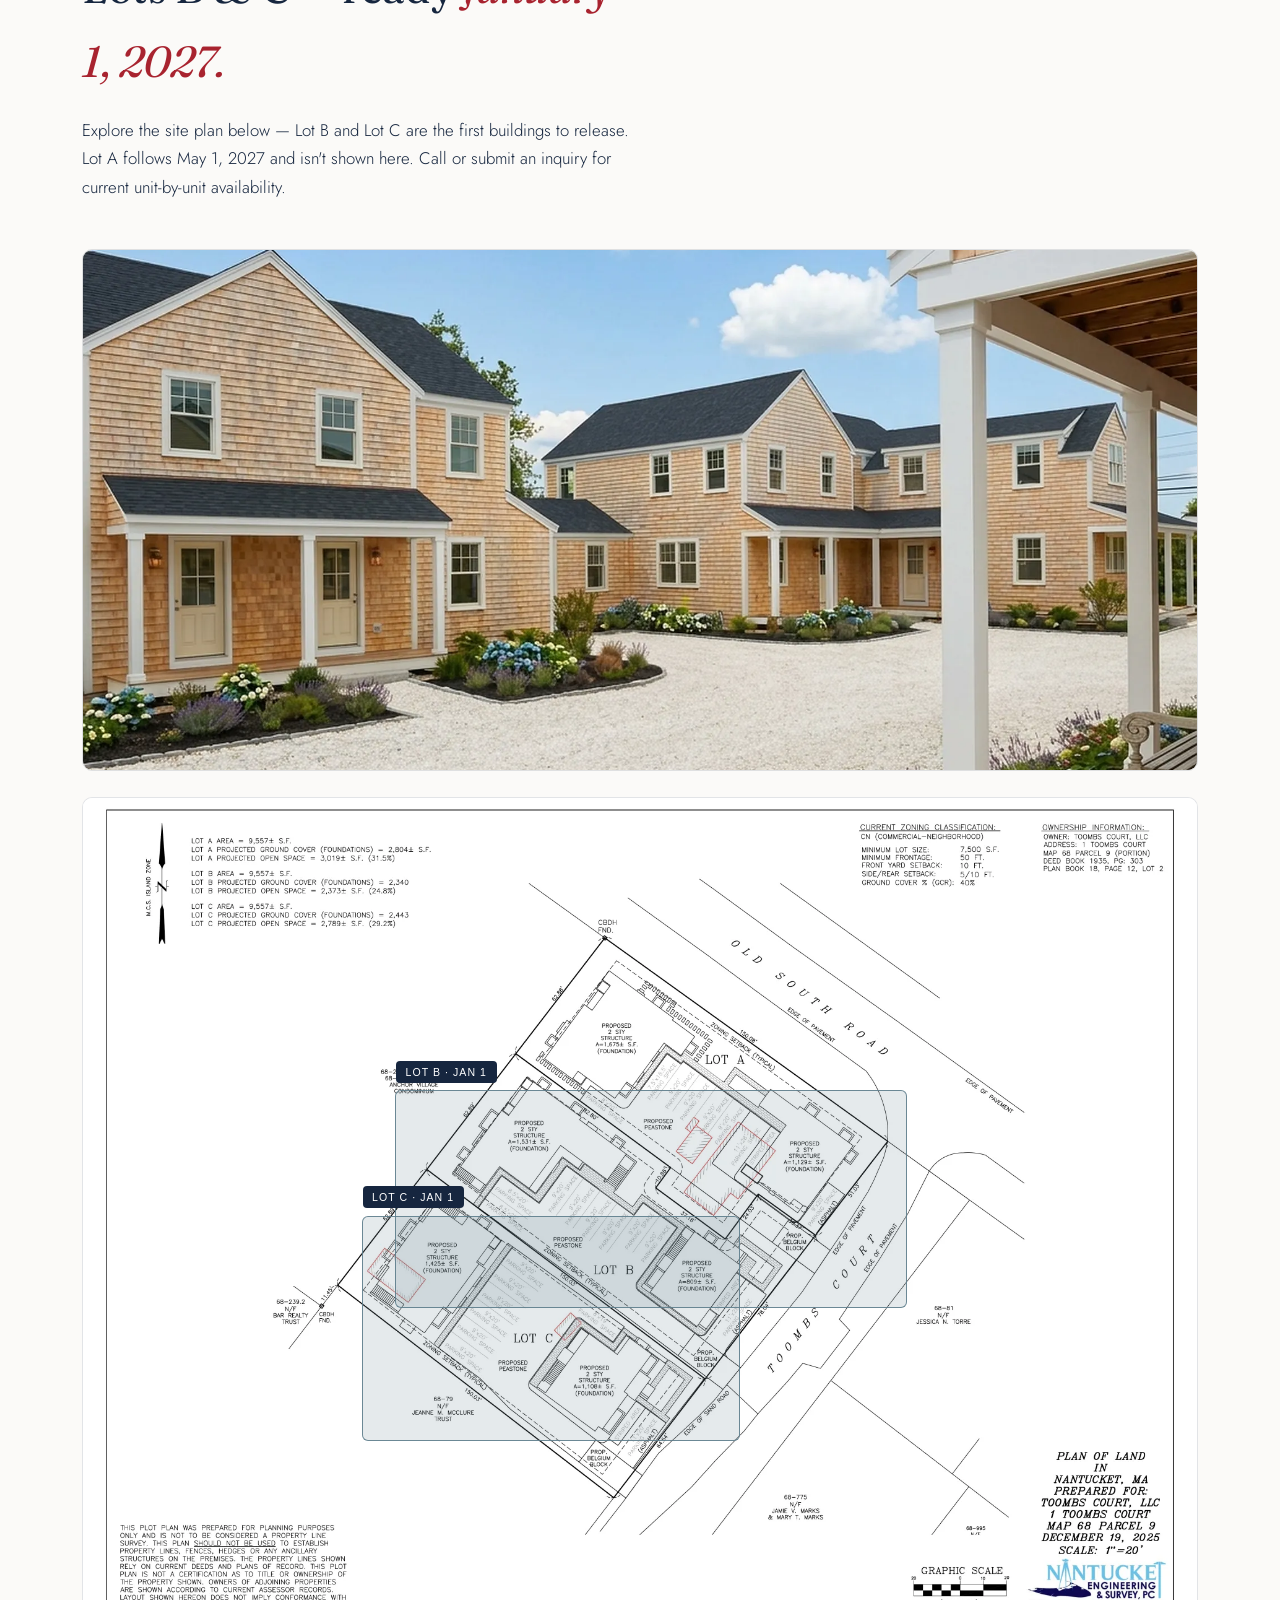
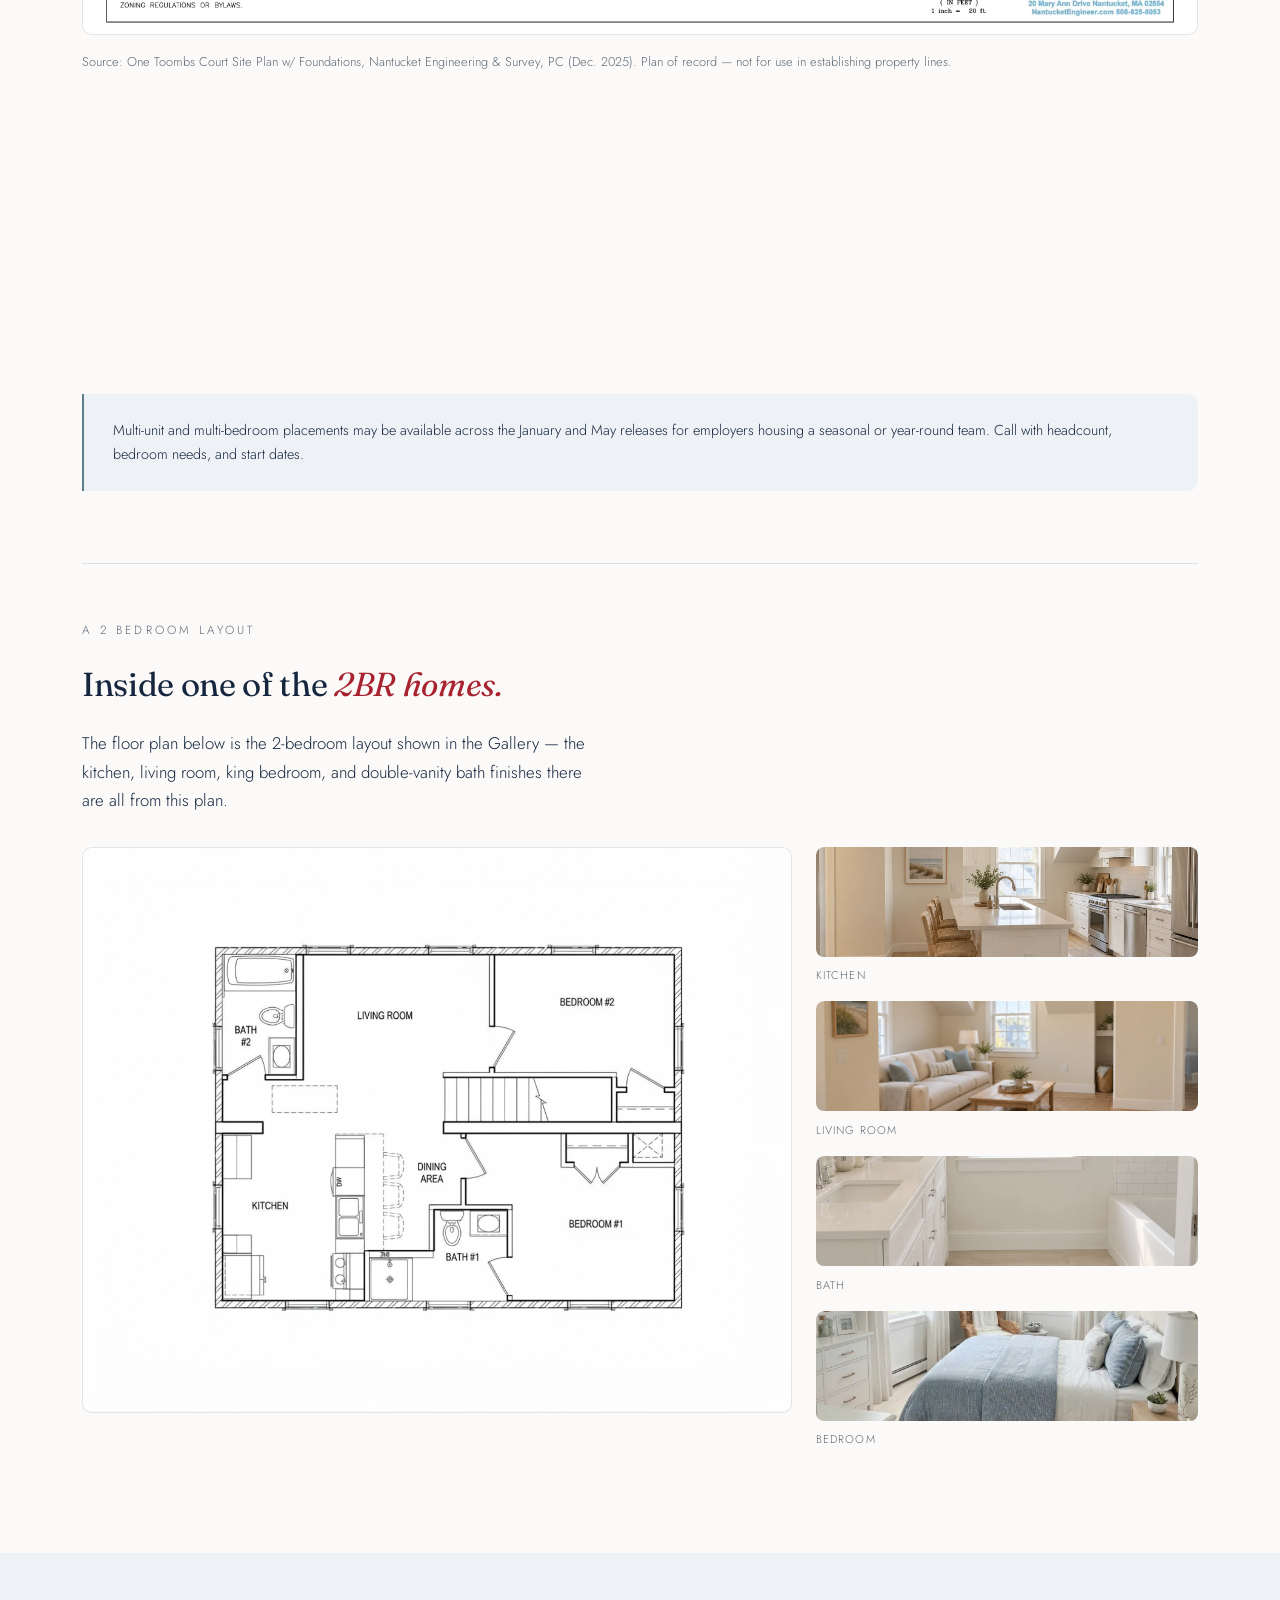
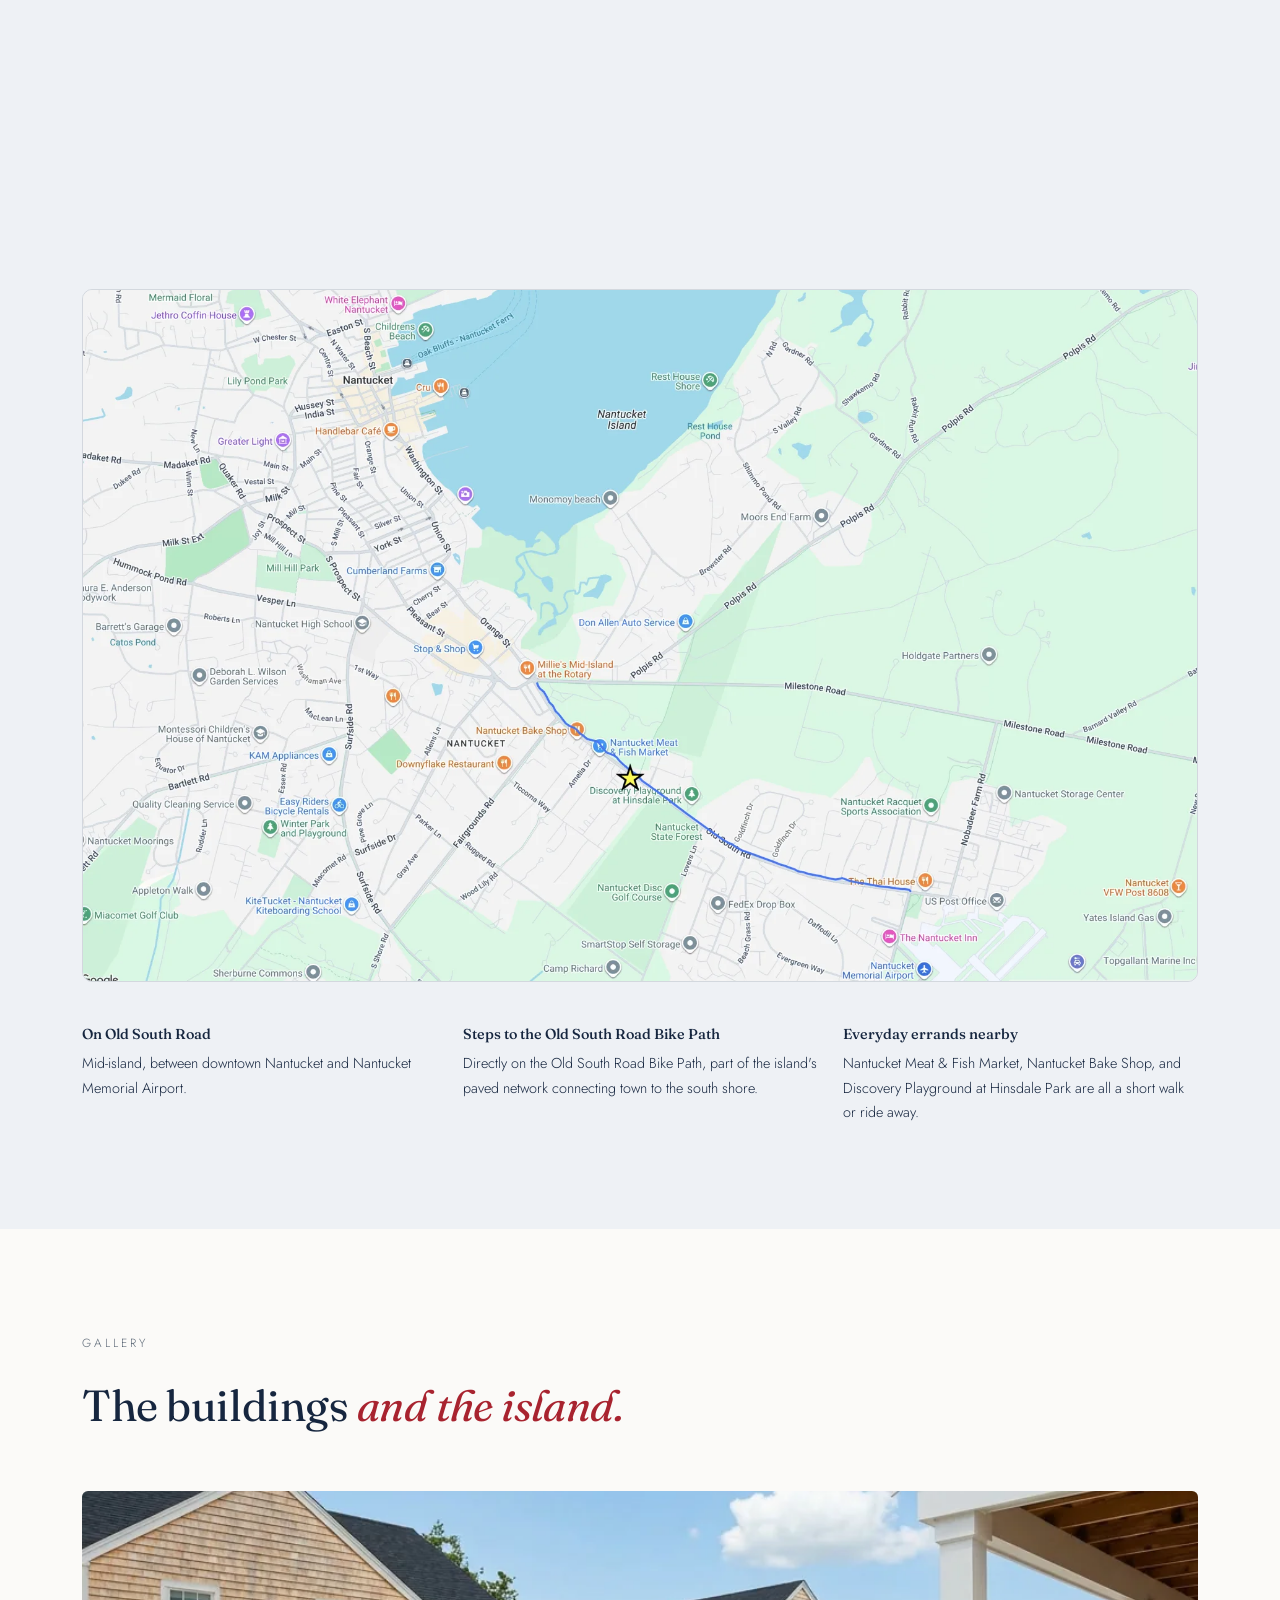
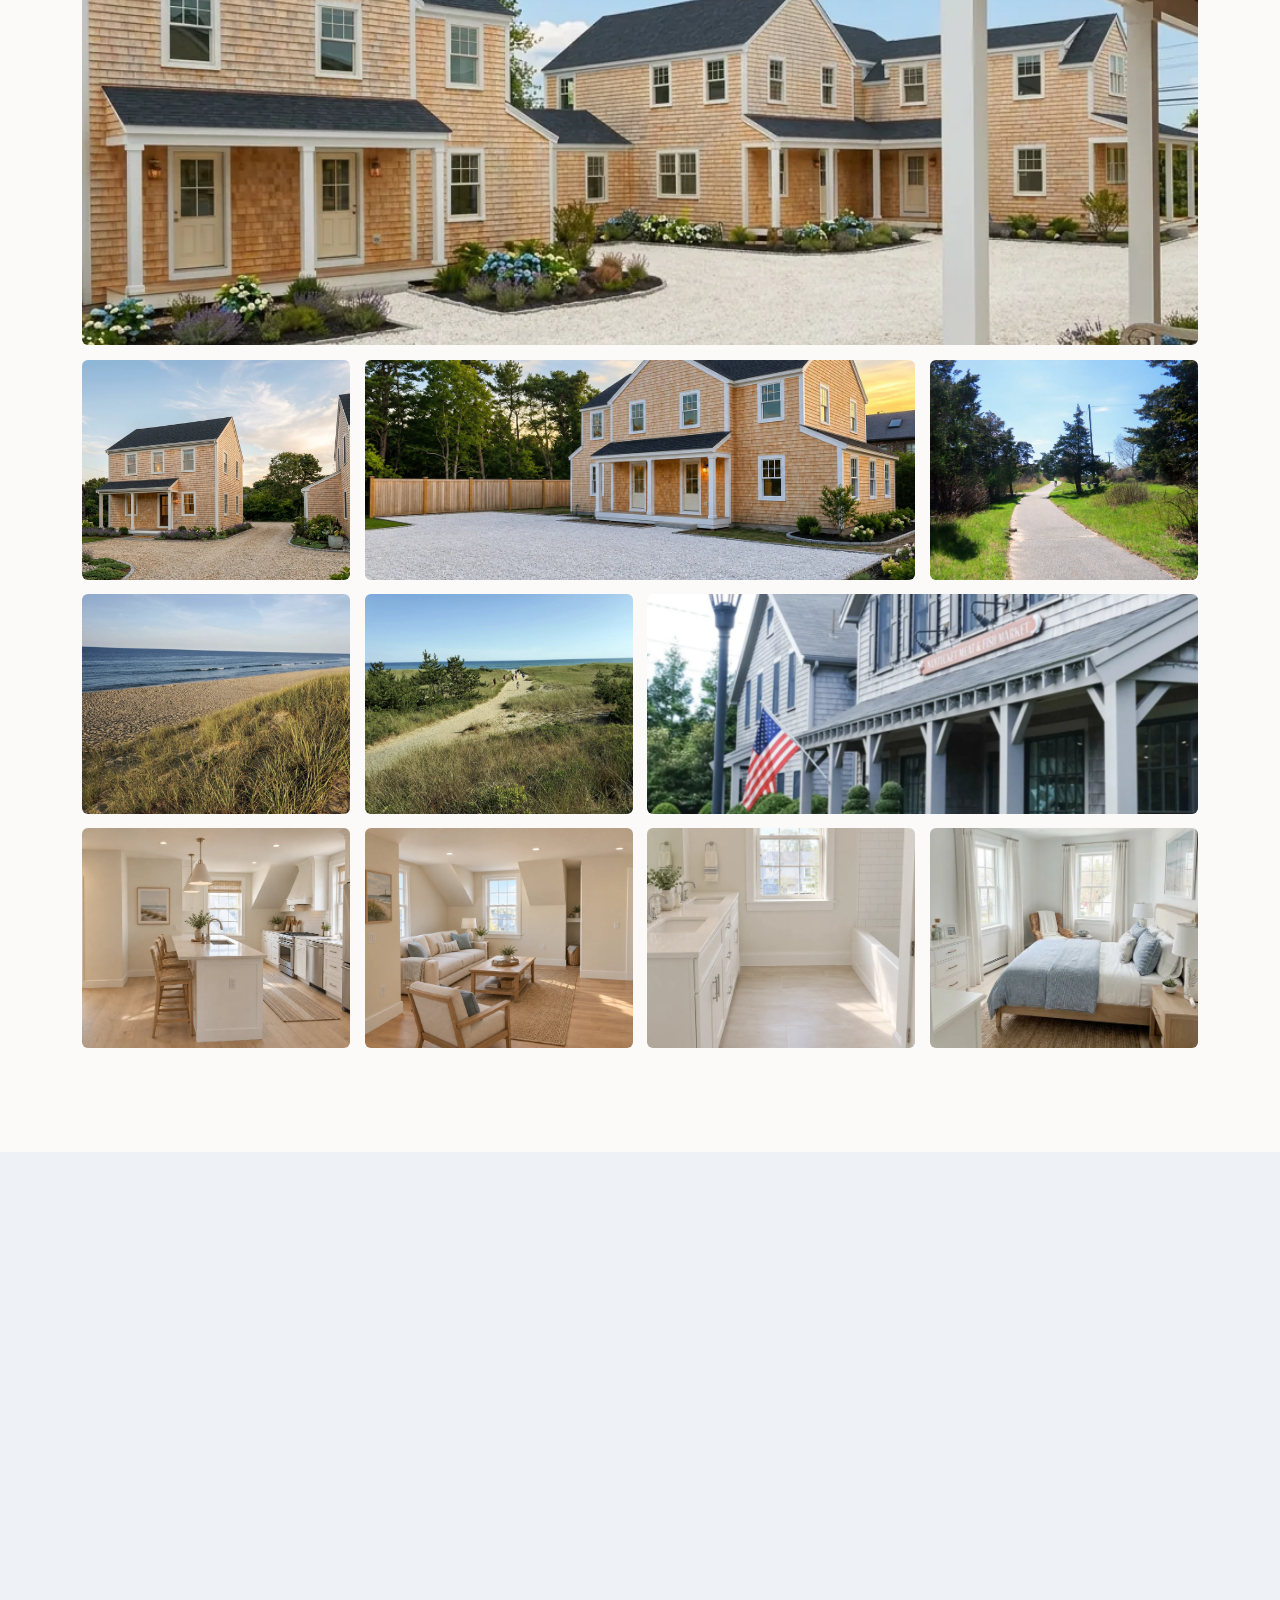
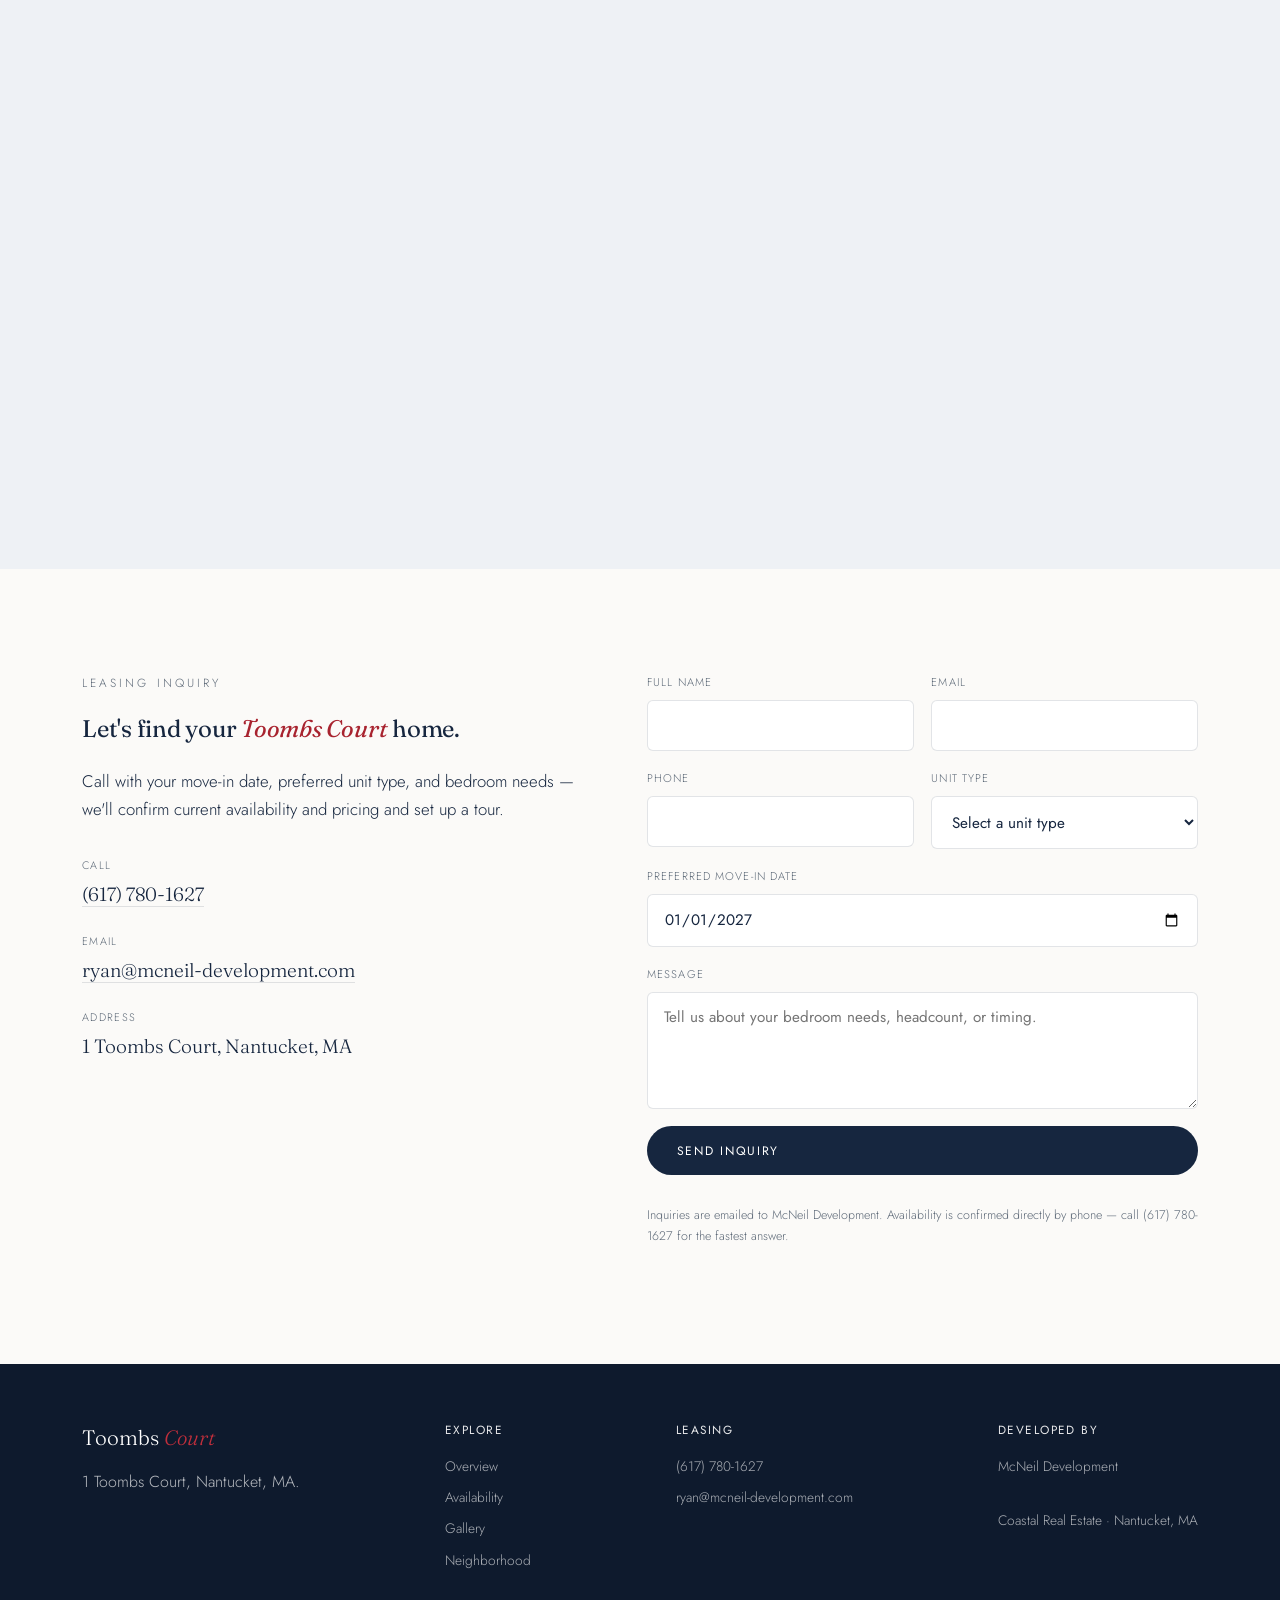
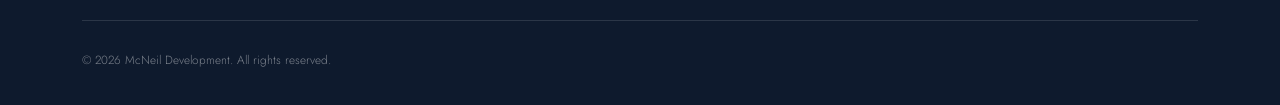
==== commit 8a51dc33: "Remove caption label from Availability Lots B & C photo Co-Authored-By: Claude Opus 5.5 <noreply@ant" ====
--- a/toombs-court-leasing/index.html
+++ b/toombs-court-leasing/index.html
@@ -115,7 +115,6 @@
              srcset="images/lots-b-c-exterior-sm.webp 992w, images/lots-b-c-exterior.webp 1984w"
              sizes="(max-width: 1200px) 100vw, 1200px"
              alt="Lot C and Lot B residences at Toombs Court — cedar-shingle homes around a shared shell drive with hydrangea and lavender beds" loading="lazy">
-        <figcaption>Lot C &amp; Lot B &middot; Ready January 1, 2027</figcaption>
       </figure>
 
       <div class="plan-wrap reveal" id="planWrap">
--- a/toombs-court-leasing/css/styles.css
+++ b/toombs-court-leasing/css/styles.css
@@ -152,7 +152,6 @@
 
 .lots-photo { margin: 0 0 1.6rem; position: relative; border-radius: var(--radius); overflow: hidden; border: 1px solid var(--line); }
 .lots-photo img { width: 100%; height: clamp(260px, 42vw, 520px); object-fit: cover; object-position: center 45%; display: block; }
-.lots-photo figcaption { position: absolute; left: 1rem; bottom: 1rem; background: rgba(22,38,63,0.82); color: var(--white); font-size: 0.72rem; letter-spacing: 0.14em; text-transform: uppercase; padding: 0.45rem 0.8rem; border-radius: 4px; }
 .plan-wrap { position: relative; border-radius: var(--radius); overflow: hidden; border: 1px solid var(--line); background: var(--white); }
 .plan-wrap img { width: 100%; height: auto; }
 .lot-hotspot {
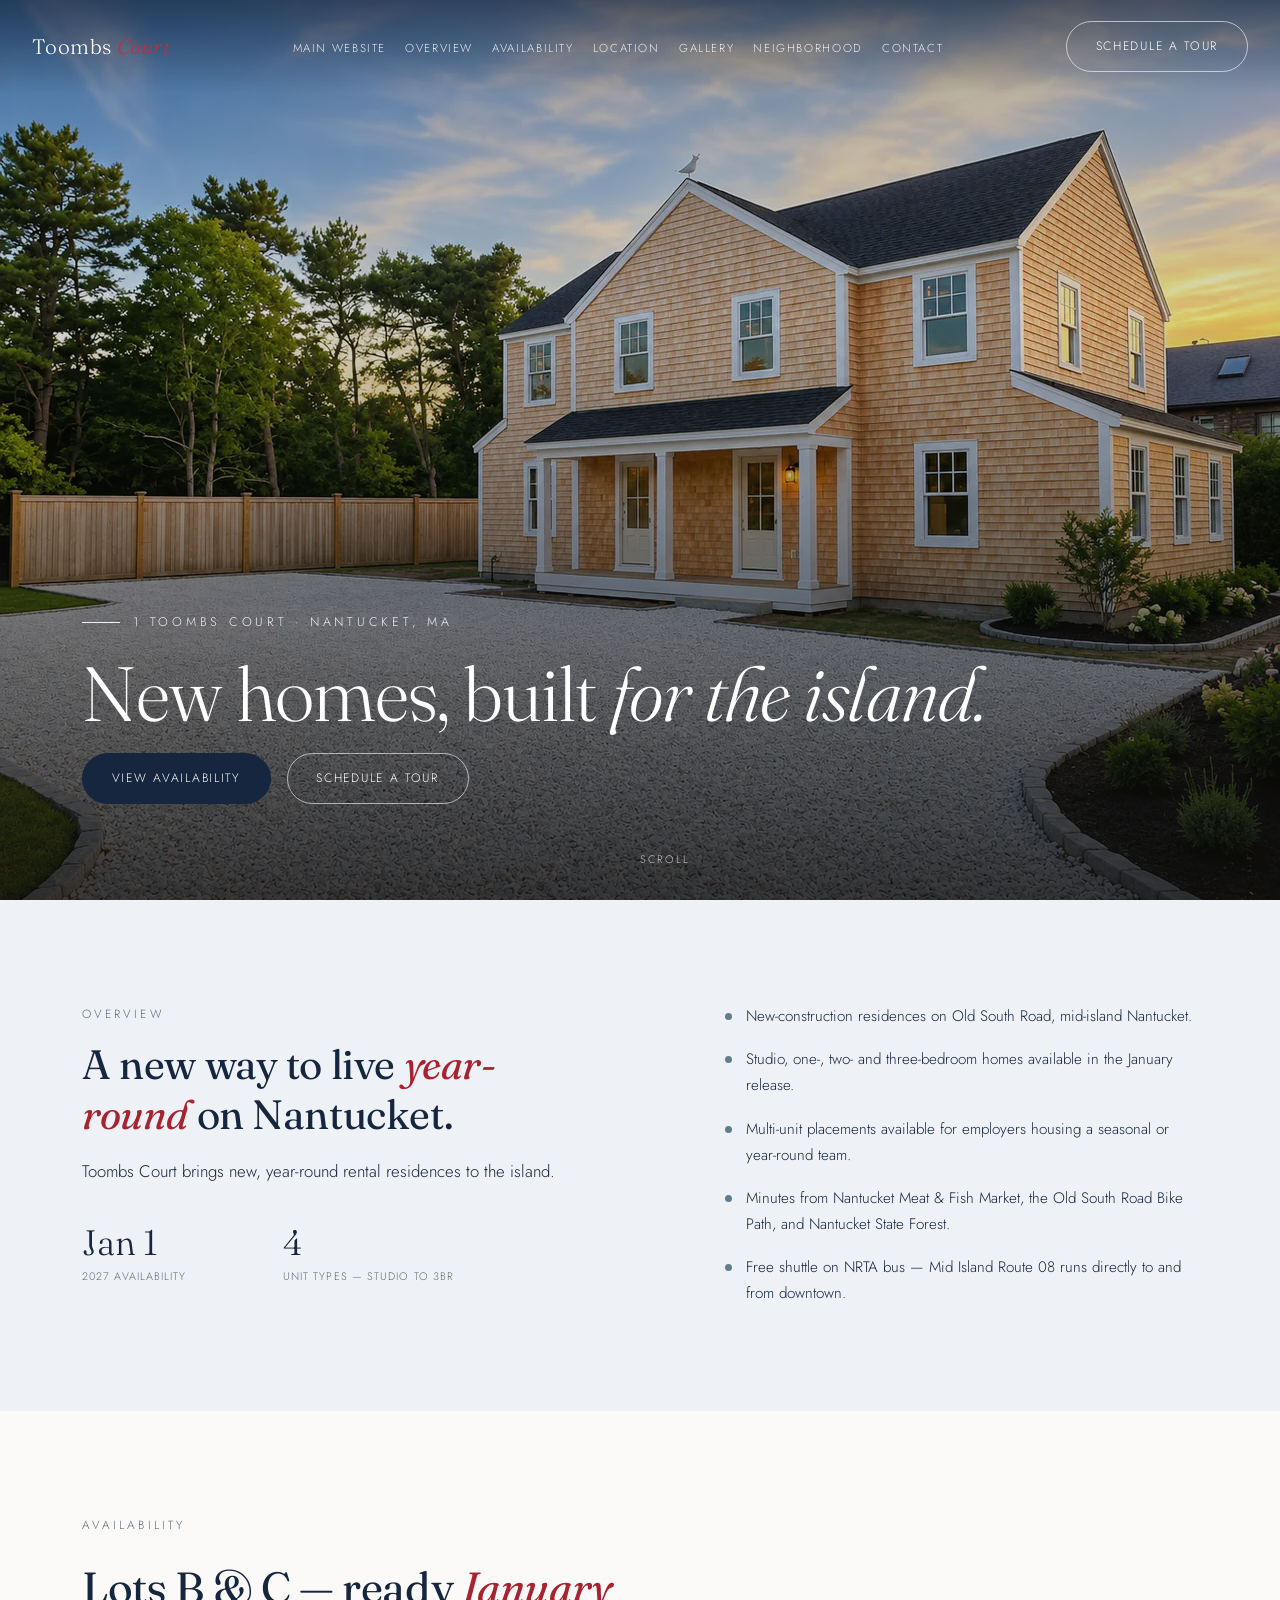
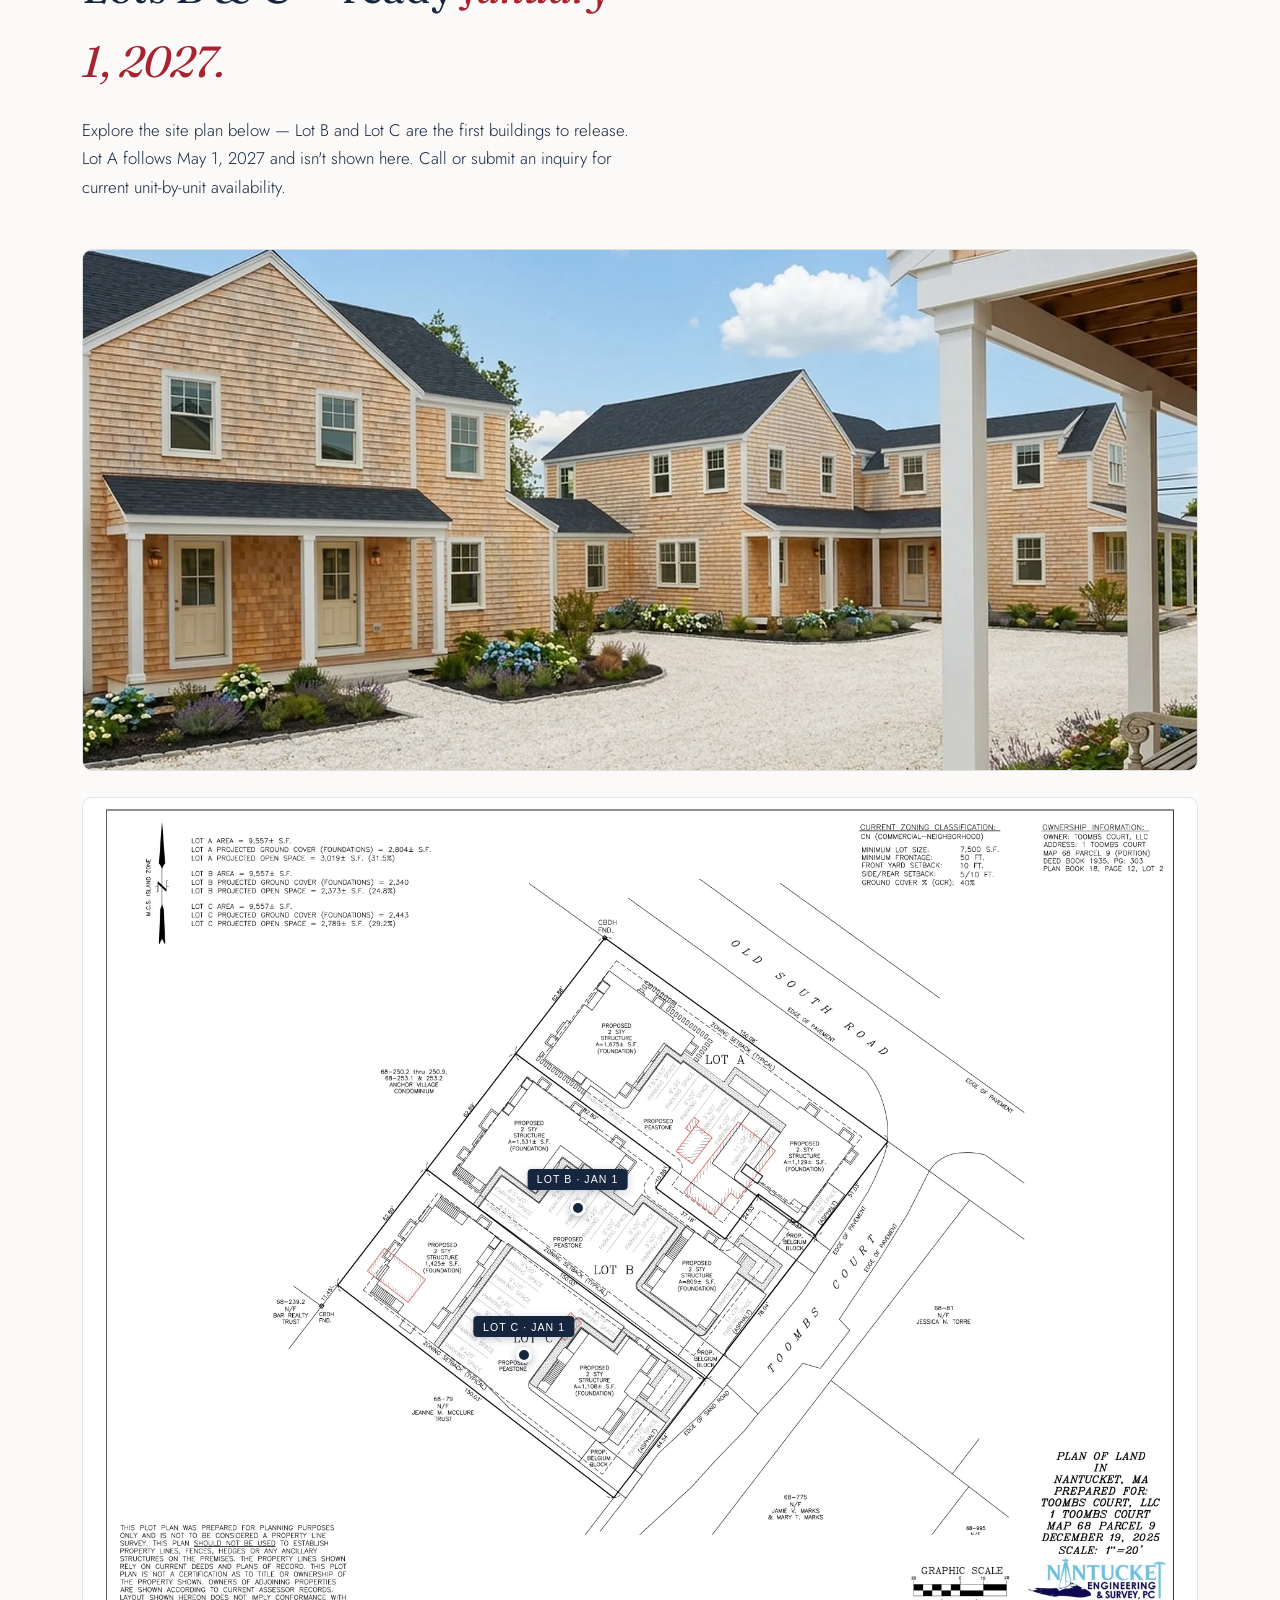
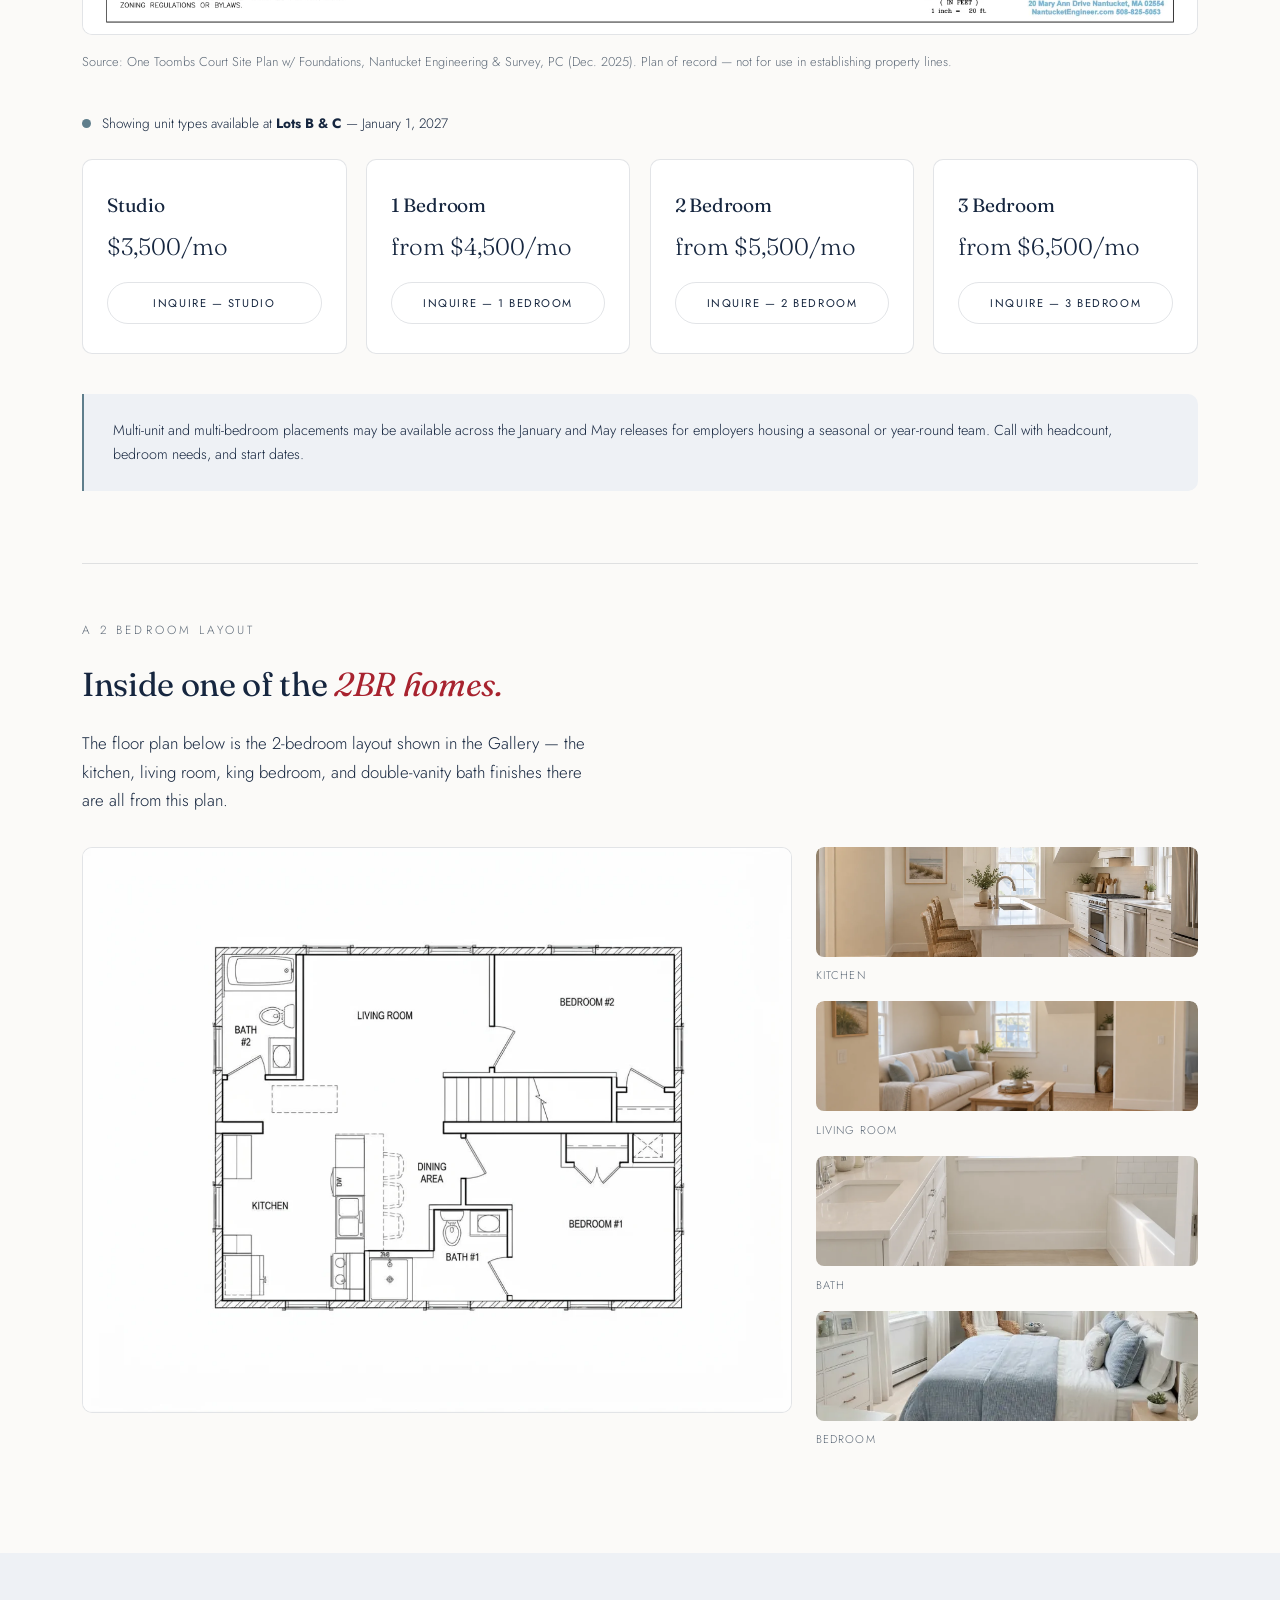
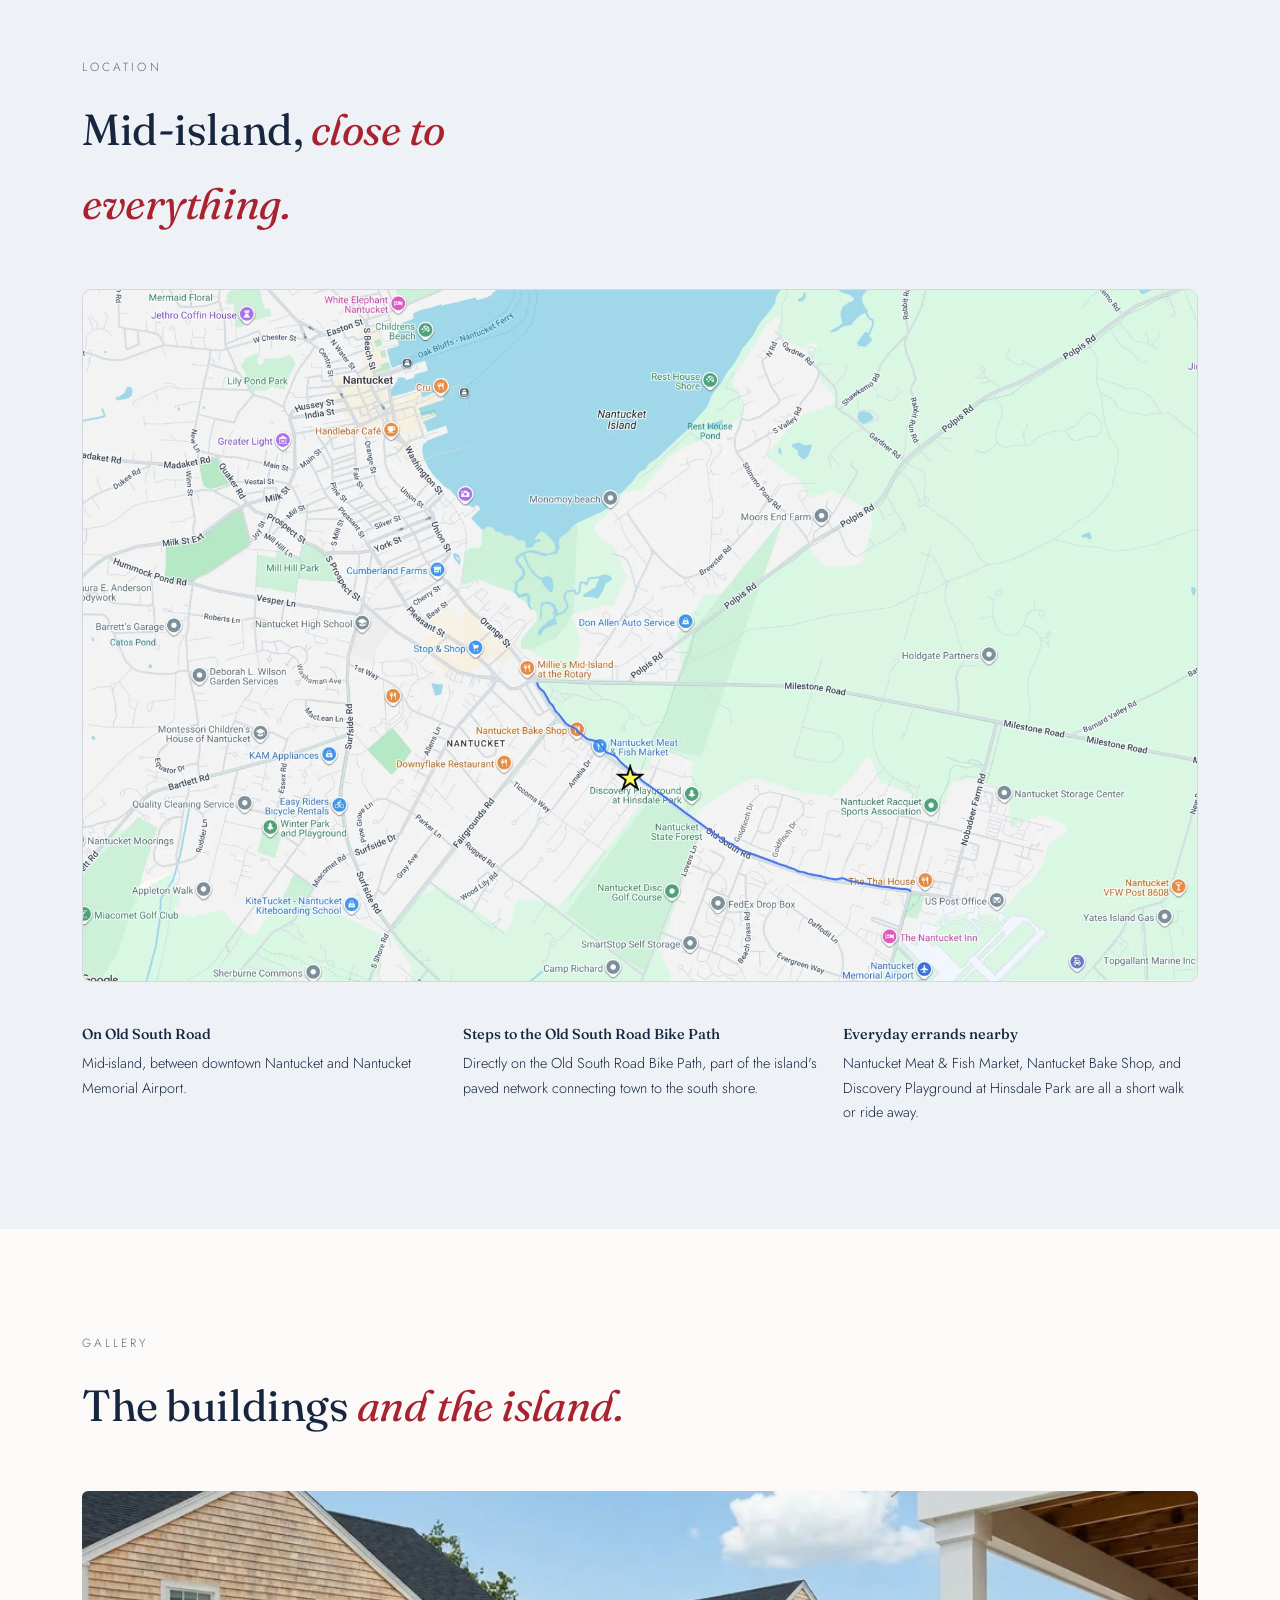
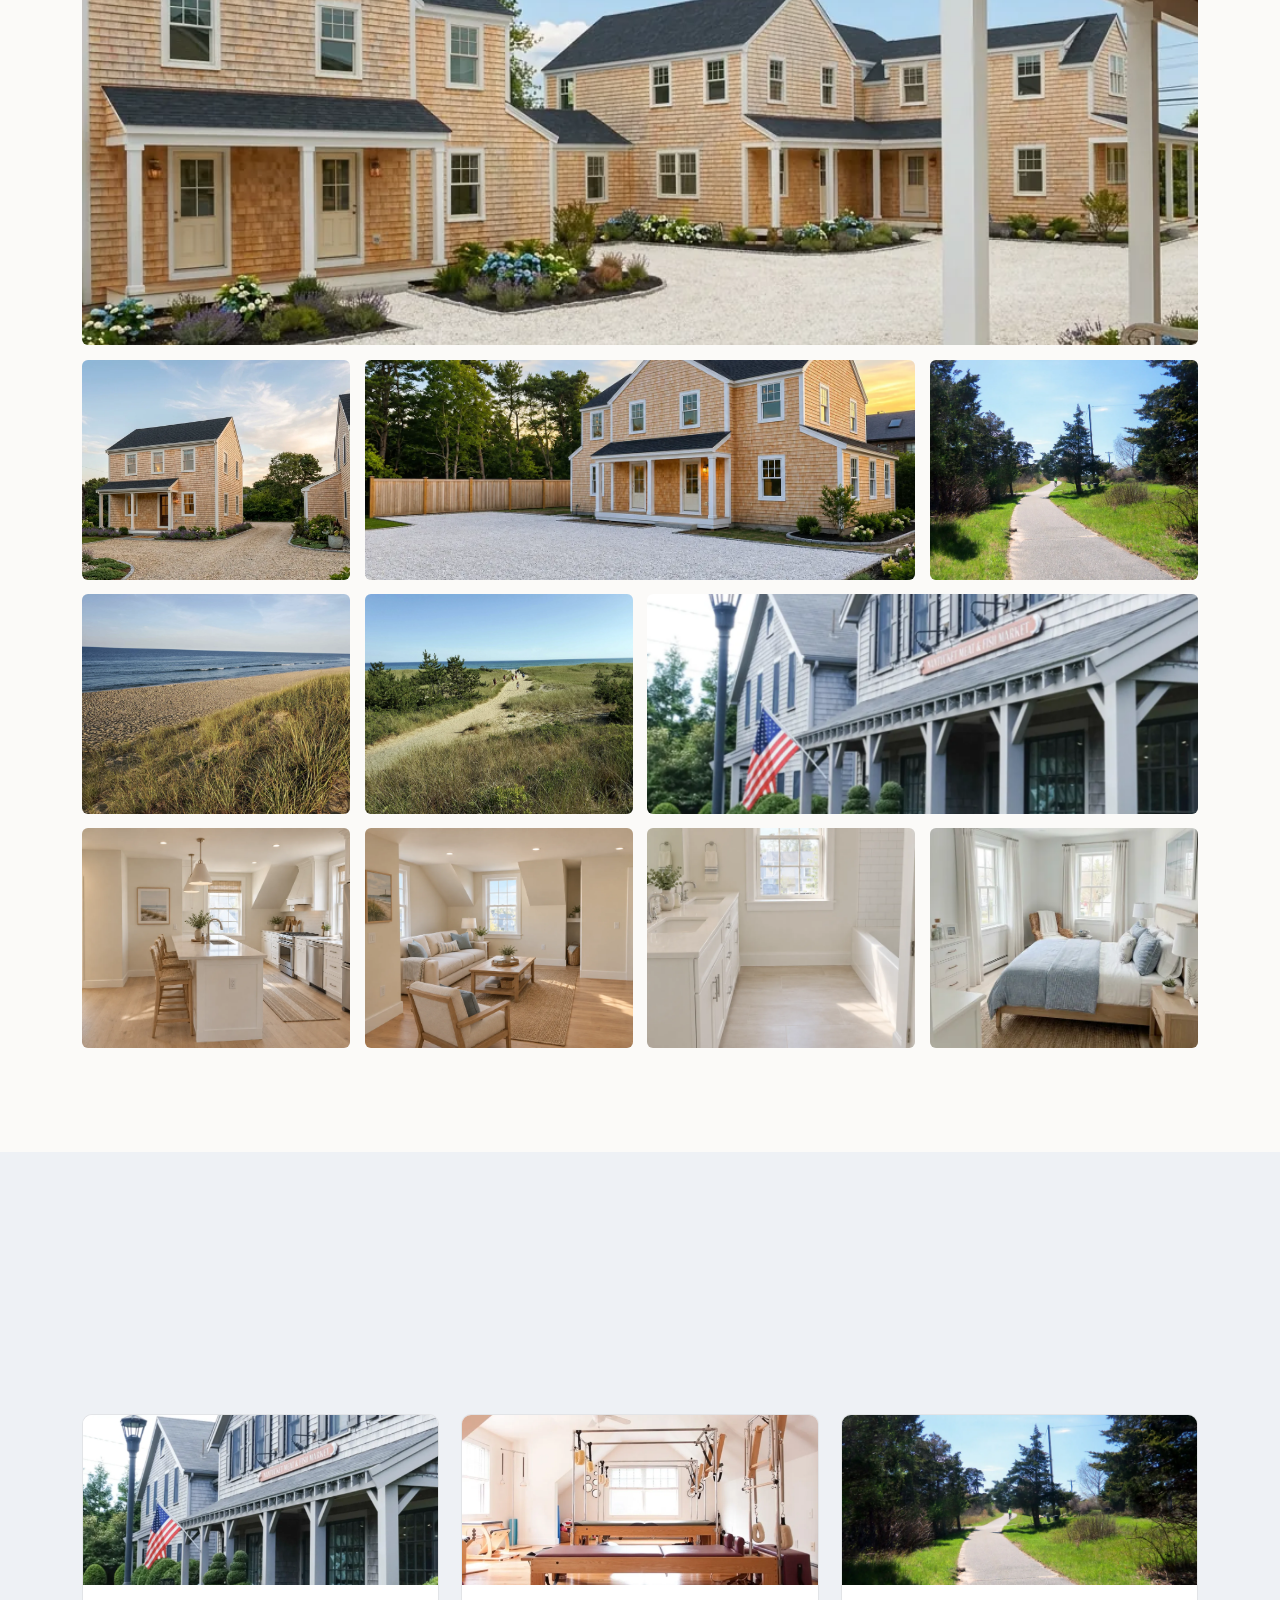
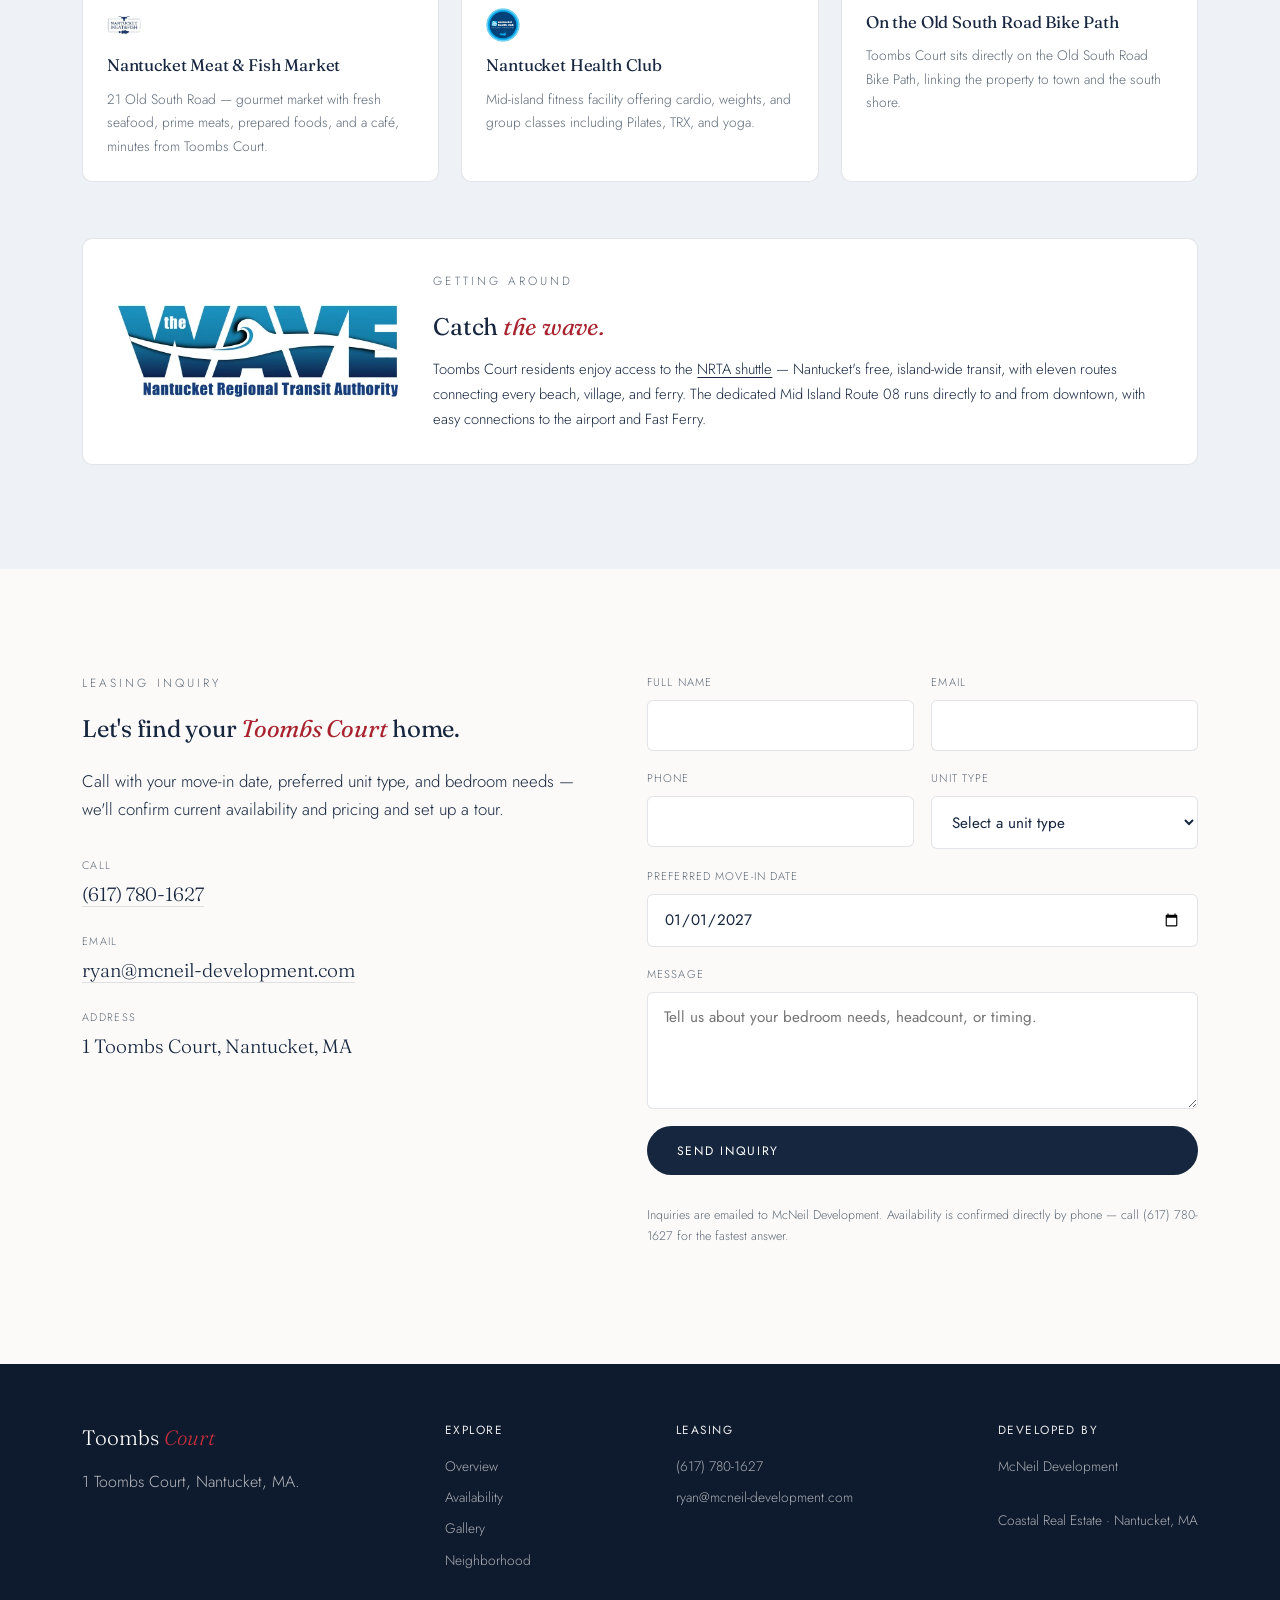
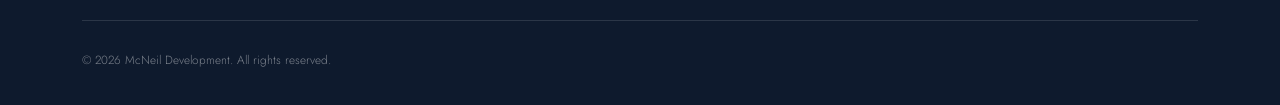
==== commit 0ebcb43b: "Replace site-plan rectangle overlays with pulsing lot markers Overlapping translucent boxes didn't l" ====
--- a/toombs-court-leasing/index.html
+++ b/toombs-court-leasing/index.html
@@ -120,13 +120,15 @@
       <div class="plan-wrap reveal" id="planWrap">
         <img src="images/site-plan.webp" alt="Site plan of 1 Toombs Court showing Lot A, Lot B, and Lot C on Old South Road" id="planImg">
         <button class="lot-hotspot" id="hotspotB" type="button"
-          style="left:28%; top:35%; width:46%; height:26%;"
+          style="left:44.4%; top:49.1%;"
           aria-label="Lot B — available January 1, 2027" data-lot="Lot B">
+          <span class="lot-hotspot__dot" aria-hidden="true"></span>
           <span class="lot-hotspot__tag">Lot B &middot; Jan 1</span>
         </button>
         <button class="lot-hotspot" id="hotspotC" type="button"
-          style="left:25%; top:50%; width:34%; height:27%;"
+          style="left:39.6%; top:66.7%;"
           aria-label="Lot C — available January 1, 2027" data-lot="Lot C">
+          <span class="lot-hotspot__dot" aria-hidden="true"></span>
           <span class="lot-hotspot__tag">Lot C &middot; Jan 1</span>
         </button>
       </div>
--- a/toombs-court-leasing/css/styles.css
+++ b/toombs-court-leasing/css/styles.css
@@ -154,15 +154,41 @@
 .lots-photo img { width: 100%; height: clamp(260px, 42vw, 520px); object-fit: cover; object-position: center 45%; display: block; }
 .plan-wrap { position: relative; border-radius: var(--radius); overflow: hidden; border: 1px solid var(--line); background: var(--white); }
 .plan-wrap img { width: 100%; height: auto; }
+/* Lot markers: pulsing dot centered on each lot, tag floats above */
 .lot-hotspot {
-  position: absolute; border: 1.5px solid rgba(95,126,140,0.9); background: rgba(95,126,140,0.16);
-  border-radius: 6px; cursor: pointer; transition: background 0.2s ease, border-color 0.2s ease;
-}
-.lot-hotspot:hover, .lot-hotspot:focus-visible, .lot-hotspot.is-active { background: rgba(95,126,140,0.34); border-color: var(--sky); }
+  position: absolute; width: 44px; height: 44px; padding: 0; margin: 0;
+  transform: translate(-50%, -50%); background: none; border: none; cursor: pointer;
+  display: grid; place-items: center;
+}
+.lot-hotspot__dot {
+  position: relative; width: 16px; height: 16px; border-radius: 50%;
+  background: var(--ink); border: 3px solid var(--white); box-shadow: 0 2px 8px rgba(22,38,63,0.35);
+  transition: transform 0.2s ease, background 0.2s ease;
+}
+.lot-hotspot__dot::before, .lot-hotspot__dot::after {
+  content: ''; position: absolute; inset: -3px; border-radius: 50%;
+  border: 2px solid var(--ink); opacity: 0; animation: lot-pulse 2.2s ease-out infinite;
+}
+.lot-hotspot__dot::after { animation-delay: 1.1s; }
+@keyframes lot-pulse {
+  0% { transform: scale(1); opacity: 0.7; }
+  100% { transform: scale(3.2); opacity: 0; }
+}
+.lot-hotspot:hover .lot-hotspot__dot, .lot-hotspot:focus-visible .lot-hotspot__dot,
+.lot-hotspot.is-active .lot-hotspot__dot { transform: scale(1.2); background: var(--mcneil-red); }
+.lot-hotspot:focus-visible { outline: 2px solid var(--ink); outline-offset: 2px; border-radius: 50%; }
 .lot-hotspot__tag {
-  position: absolute; top: -1.9rem; left: 0; background: var(--ink); color: var(--white);
+  position: absolute; bottom: calc(100% - 4px); left: 50%; transform: translateX(-50%);
+  background: var(--ink); color: var(--white);
   font-size: 0.66rem; letter-spacing: 0.1em; text-transform: uppercase; padding: 0.3rem 0.6rem;
-  border-radius: 4px; white-space: nowrap;
+  border-radius: 4px; white-space: nowrap; box-shadow: 0 2px 8px rgba(22,38,63,0.25);
+}
+@media (max-width: 600px) {
+  .lot-hotspot__dot { width: 12px; height: 12px; border-width: 2px; }
+  .lot-hotspot__tag { font-size: 0.55rem; letter-spacing: 0.06em; padding: 0.2rem 0.4rem; }
+}
+@media (prefers-reduced-motion: reduce) {
+  .lot-hotspot__dot::before, .lot-hotspot__dot::after { animation: none; opacity: 0.5; transform: scale(1.8); }
 }
 .plan-note { font-size: 0.8rem; color: var(--slate); margin-top: 1rem; }
 
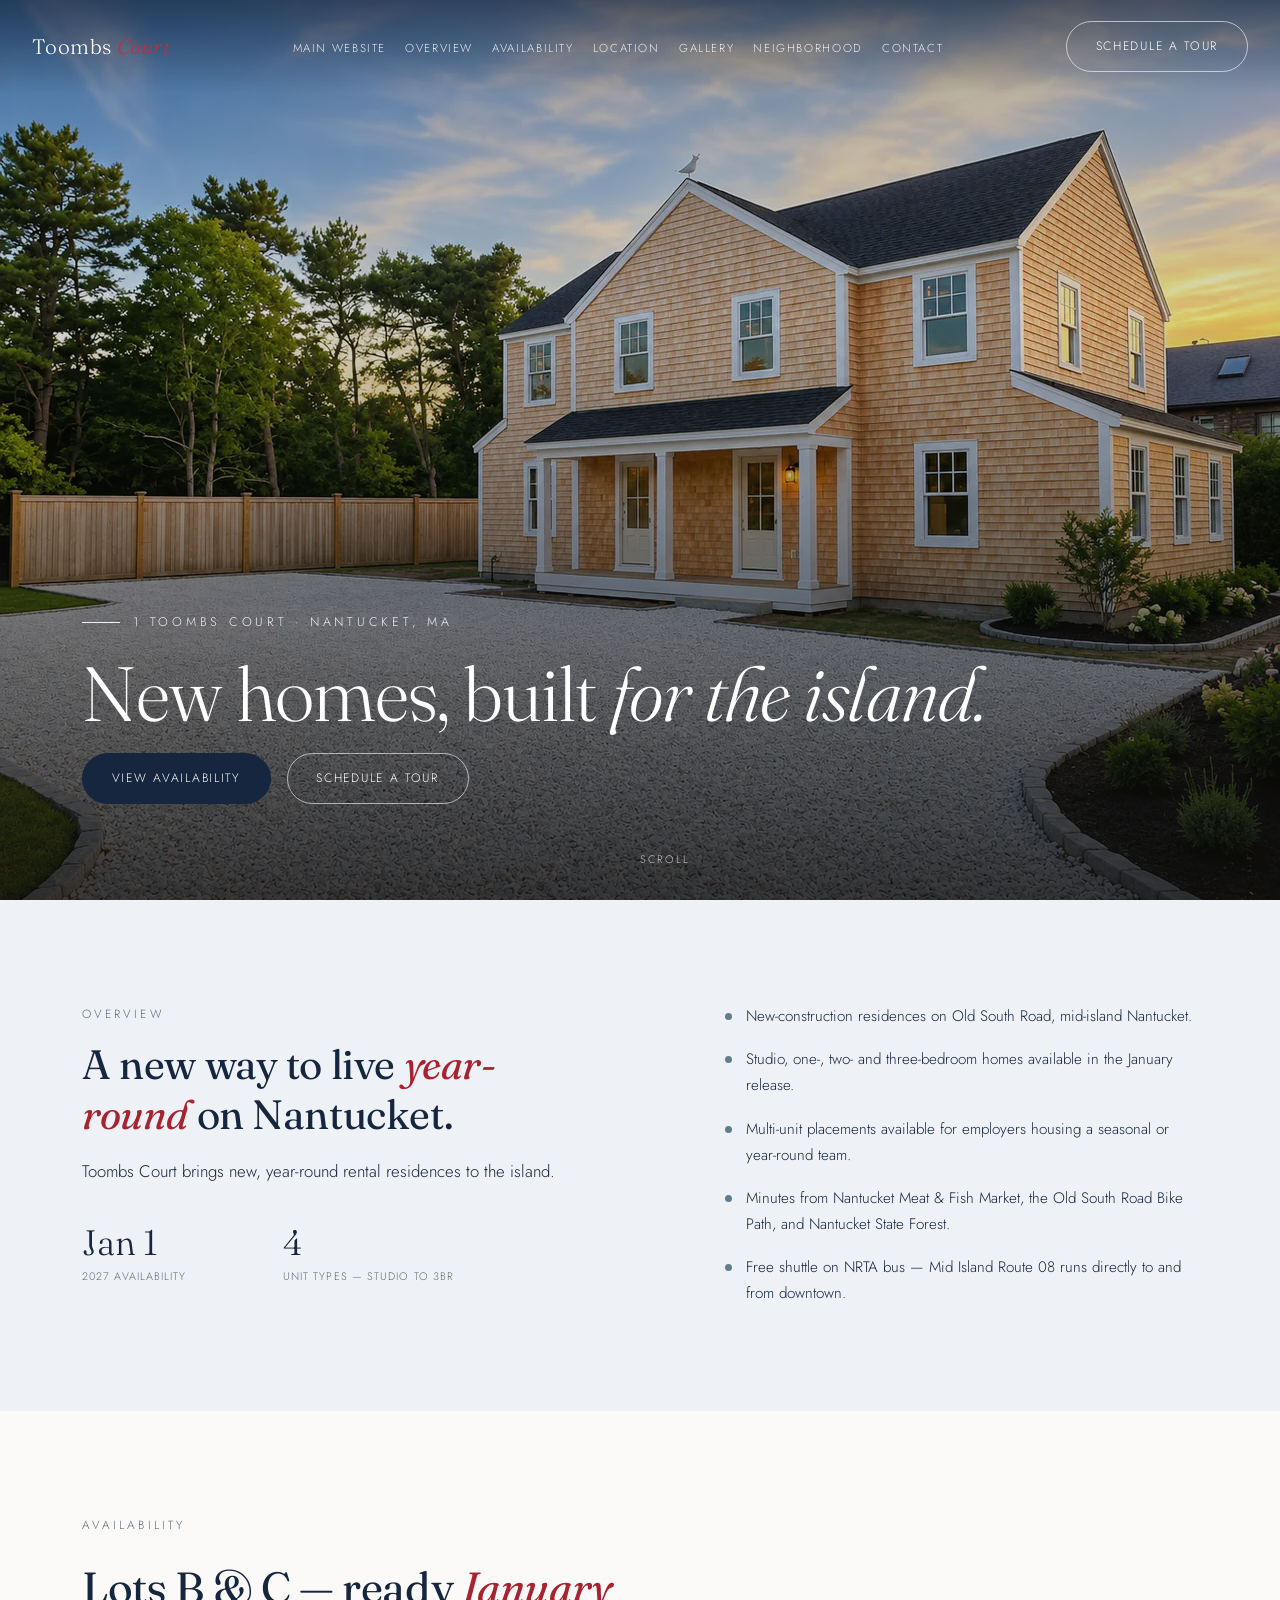
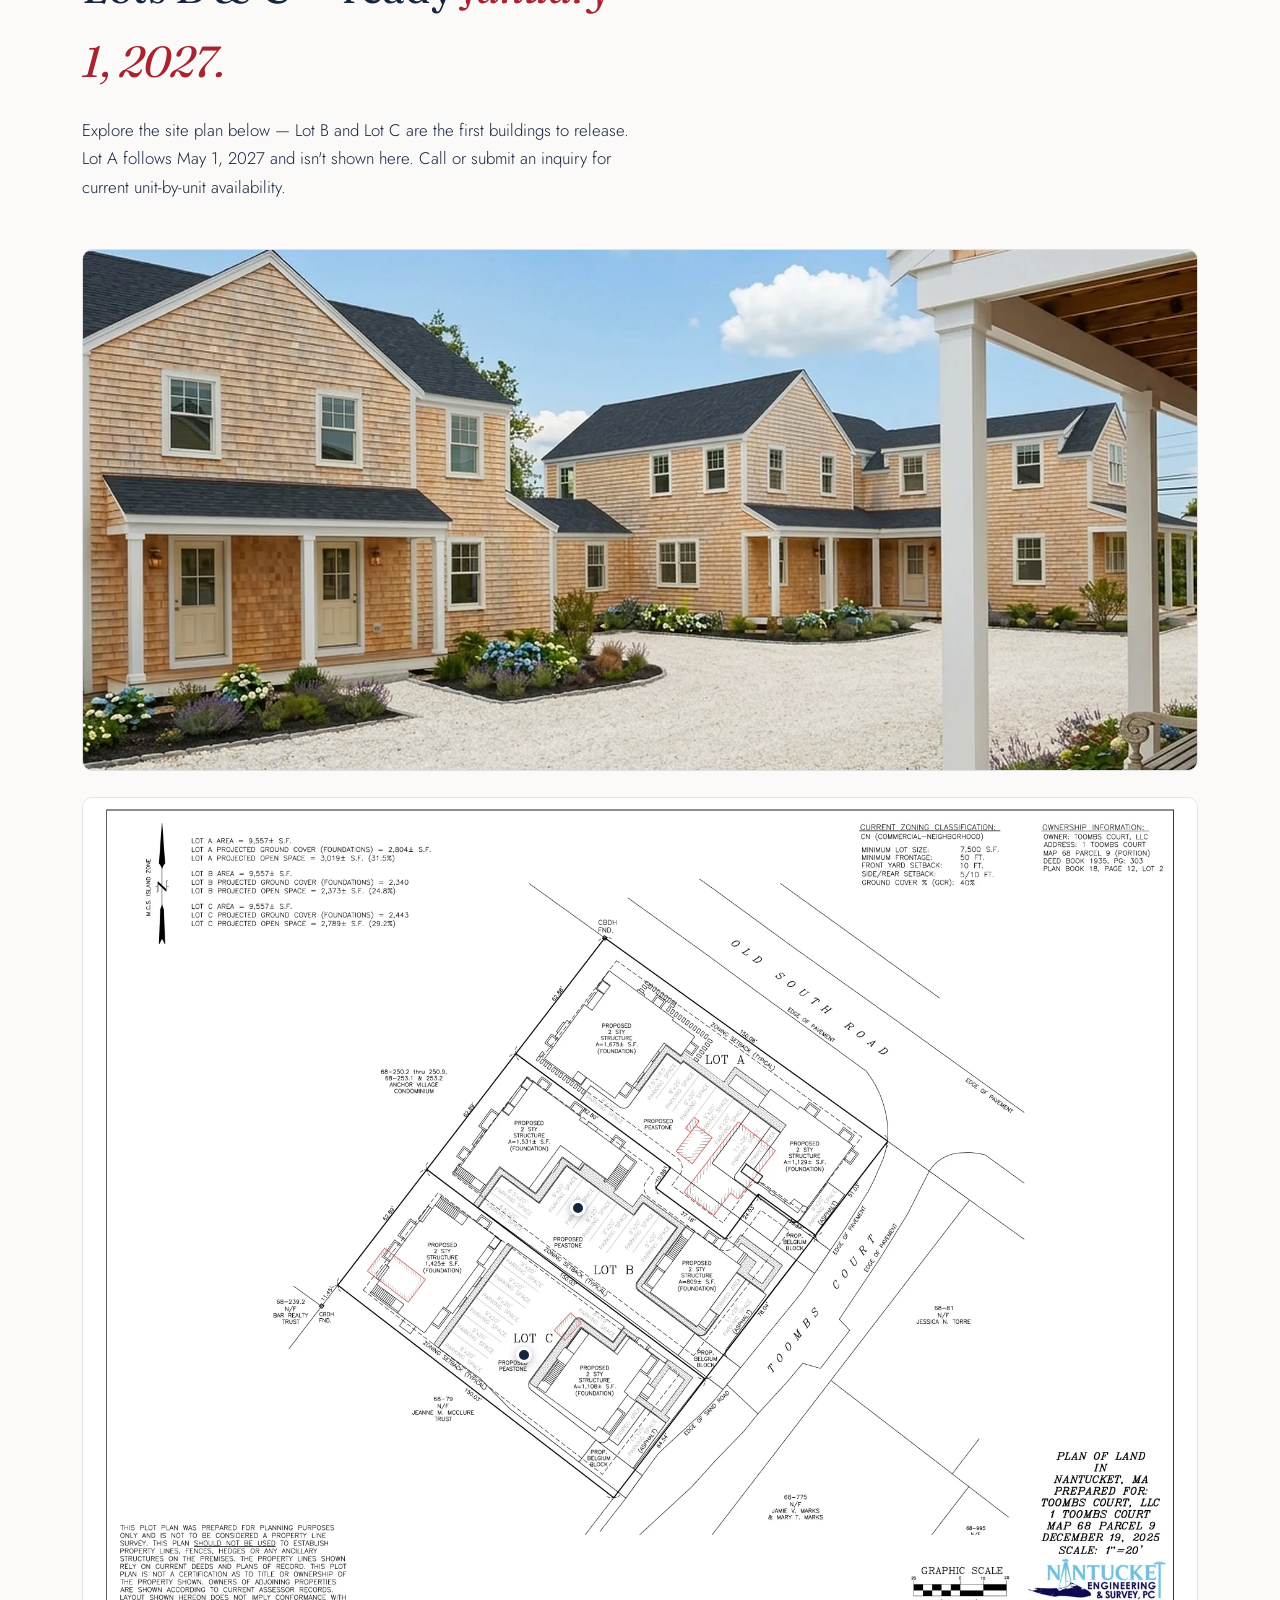
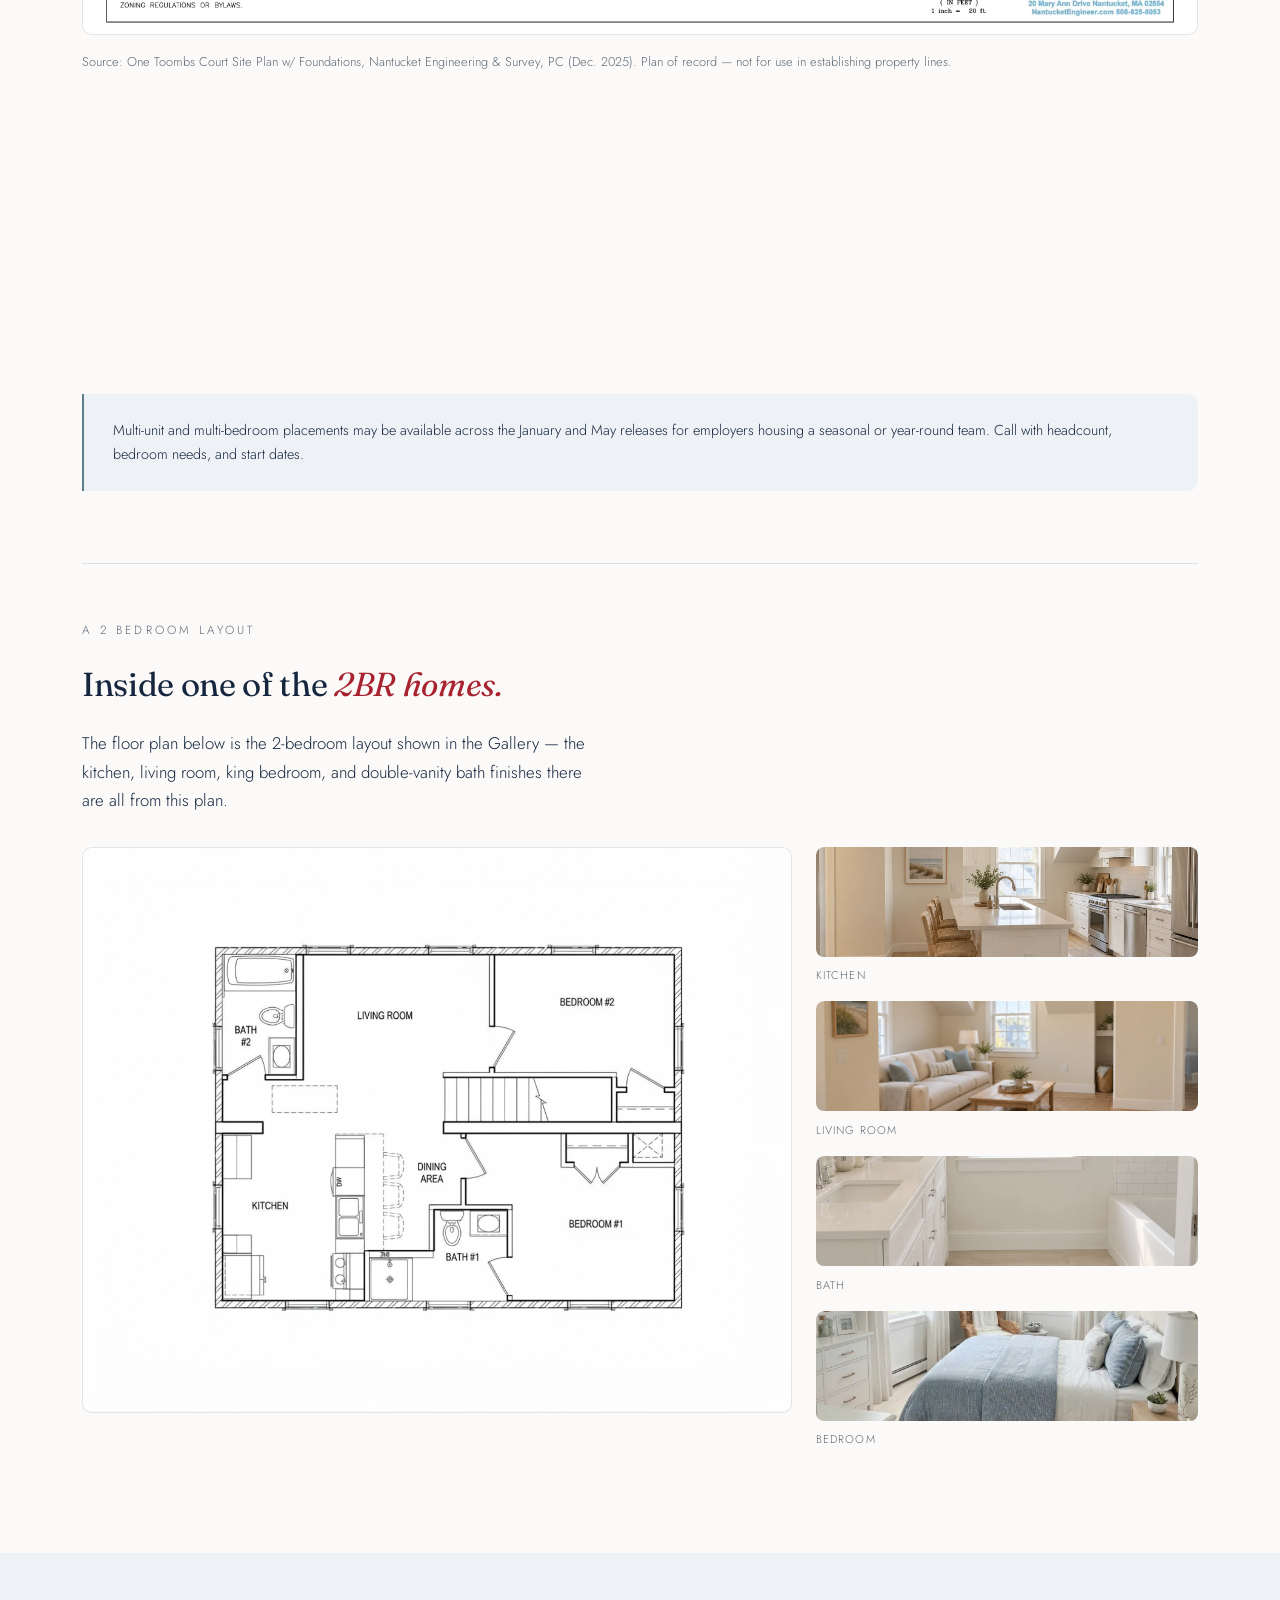
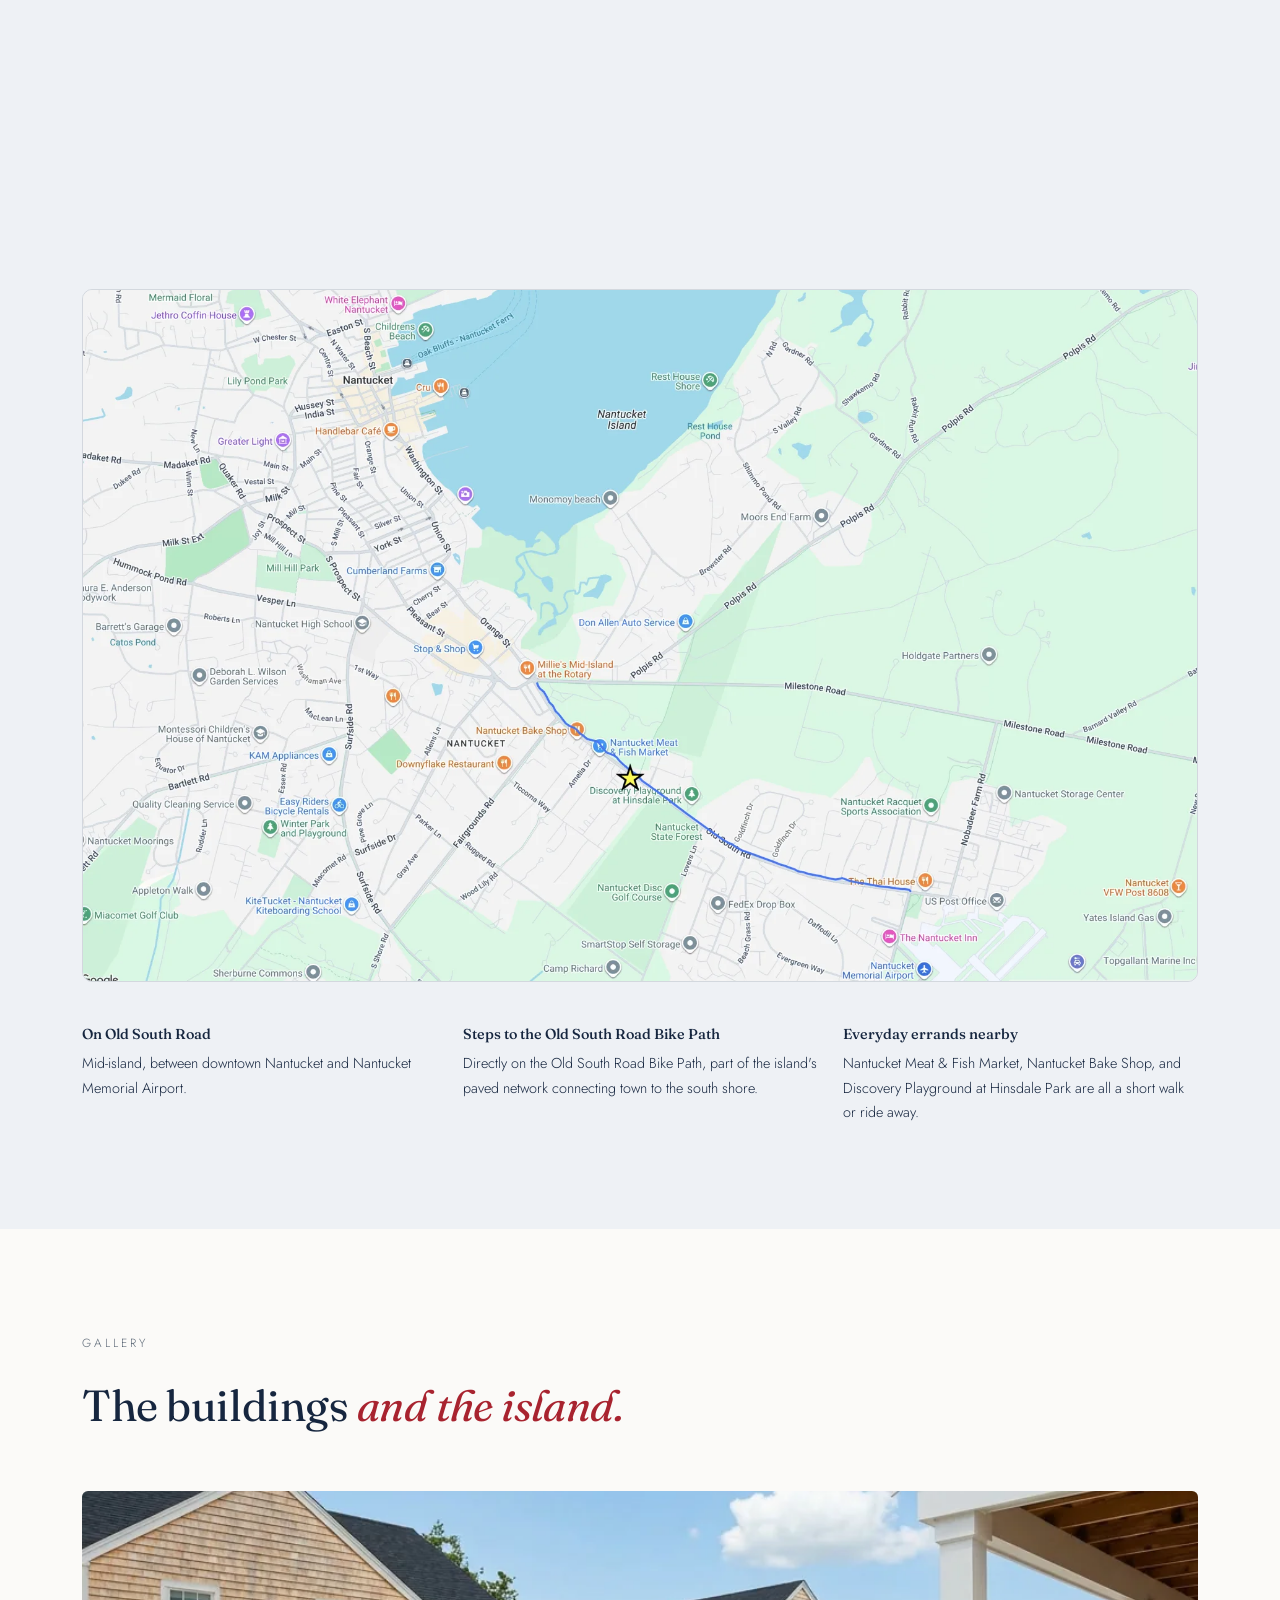
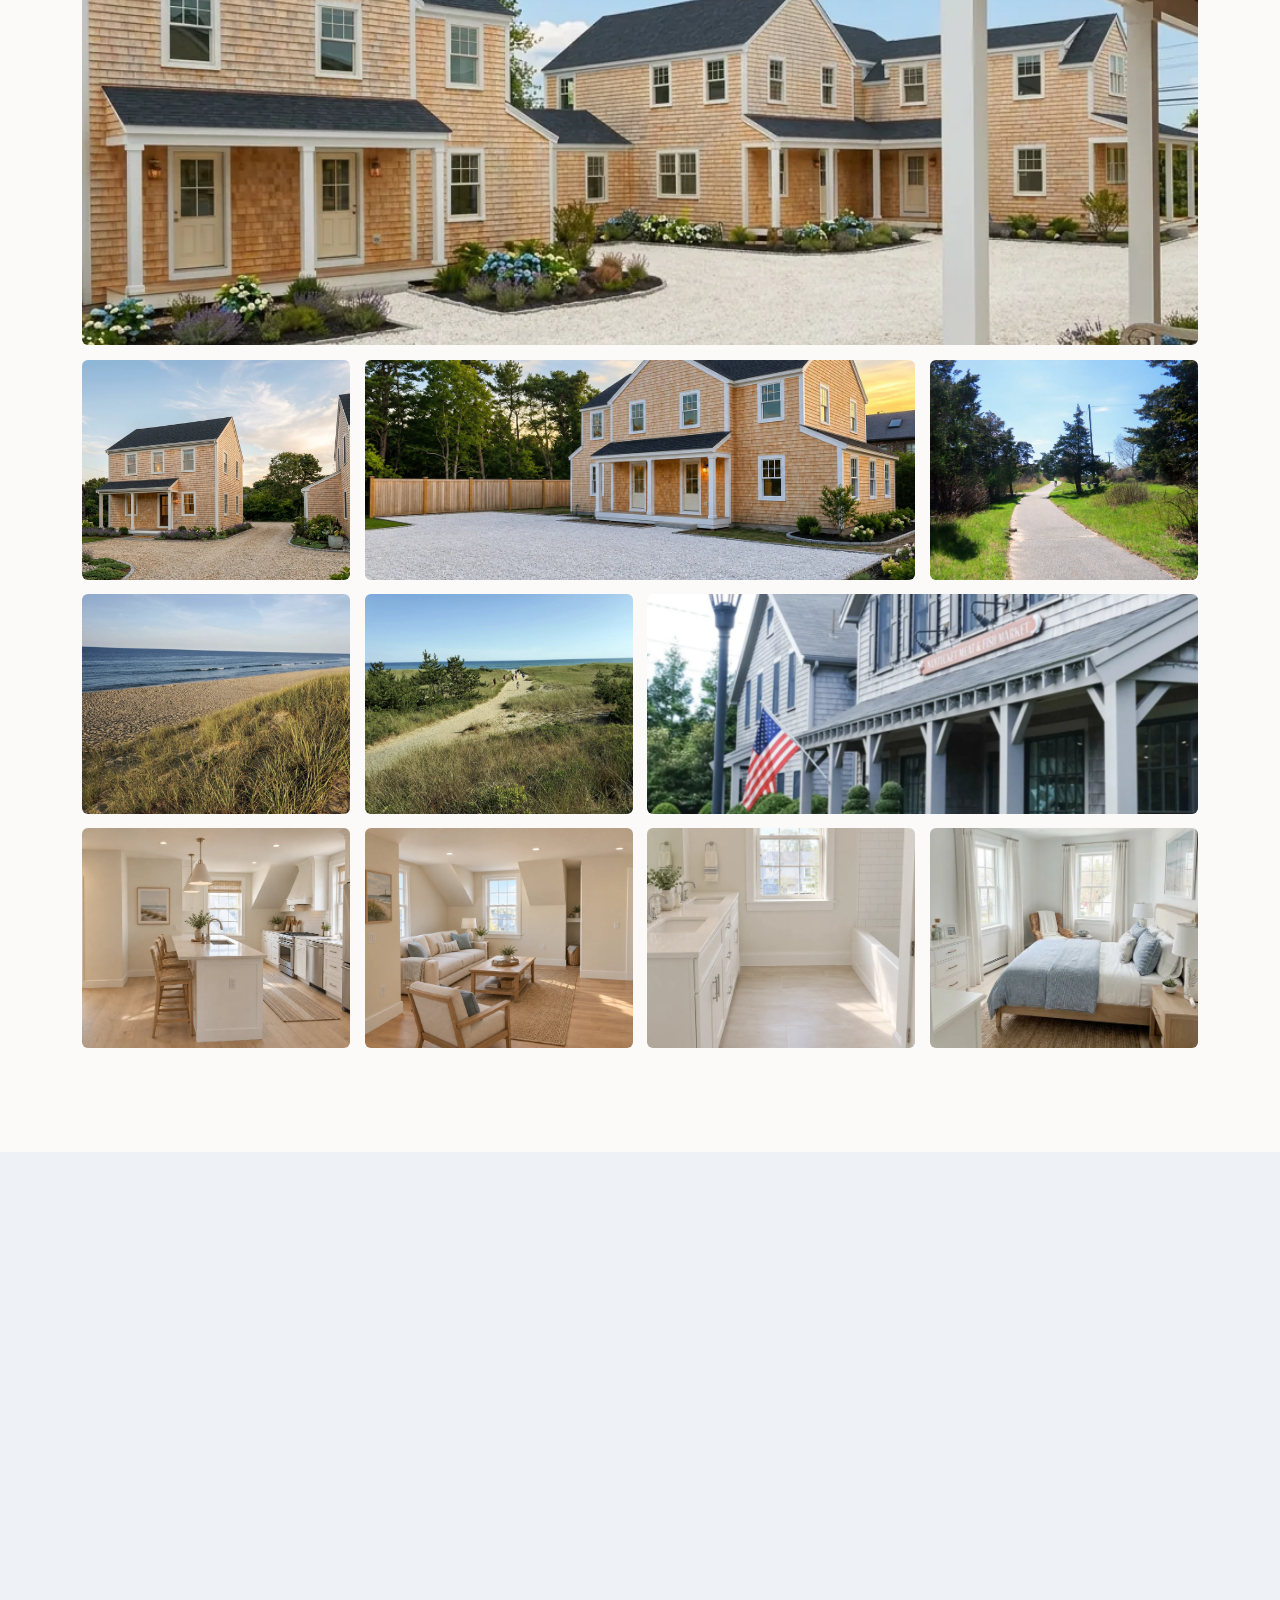
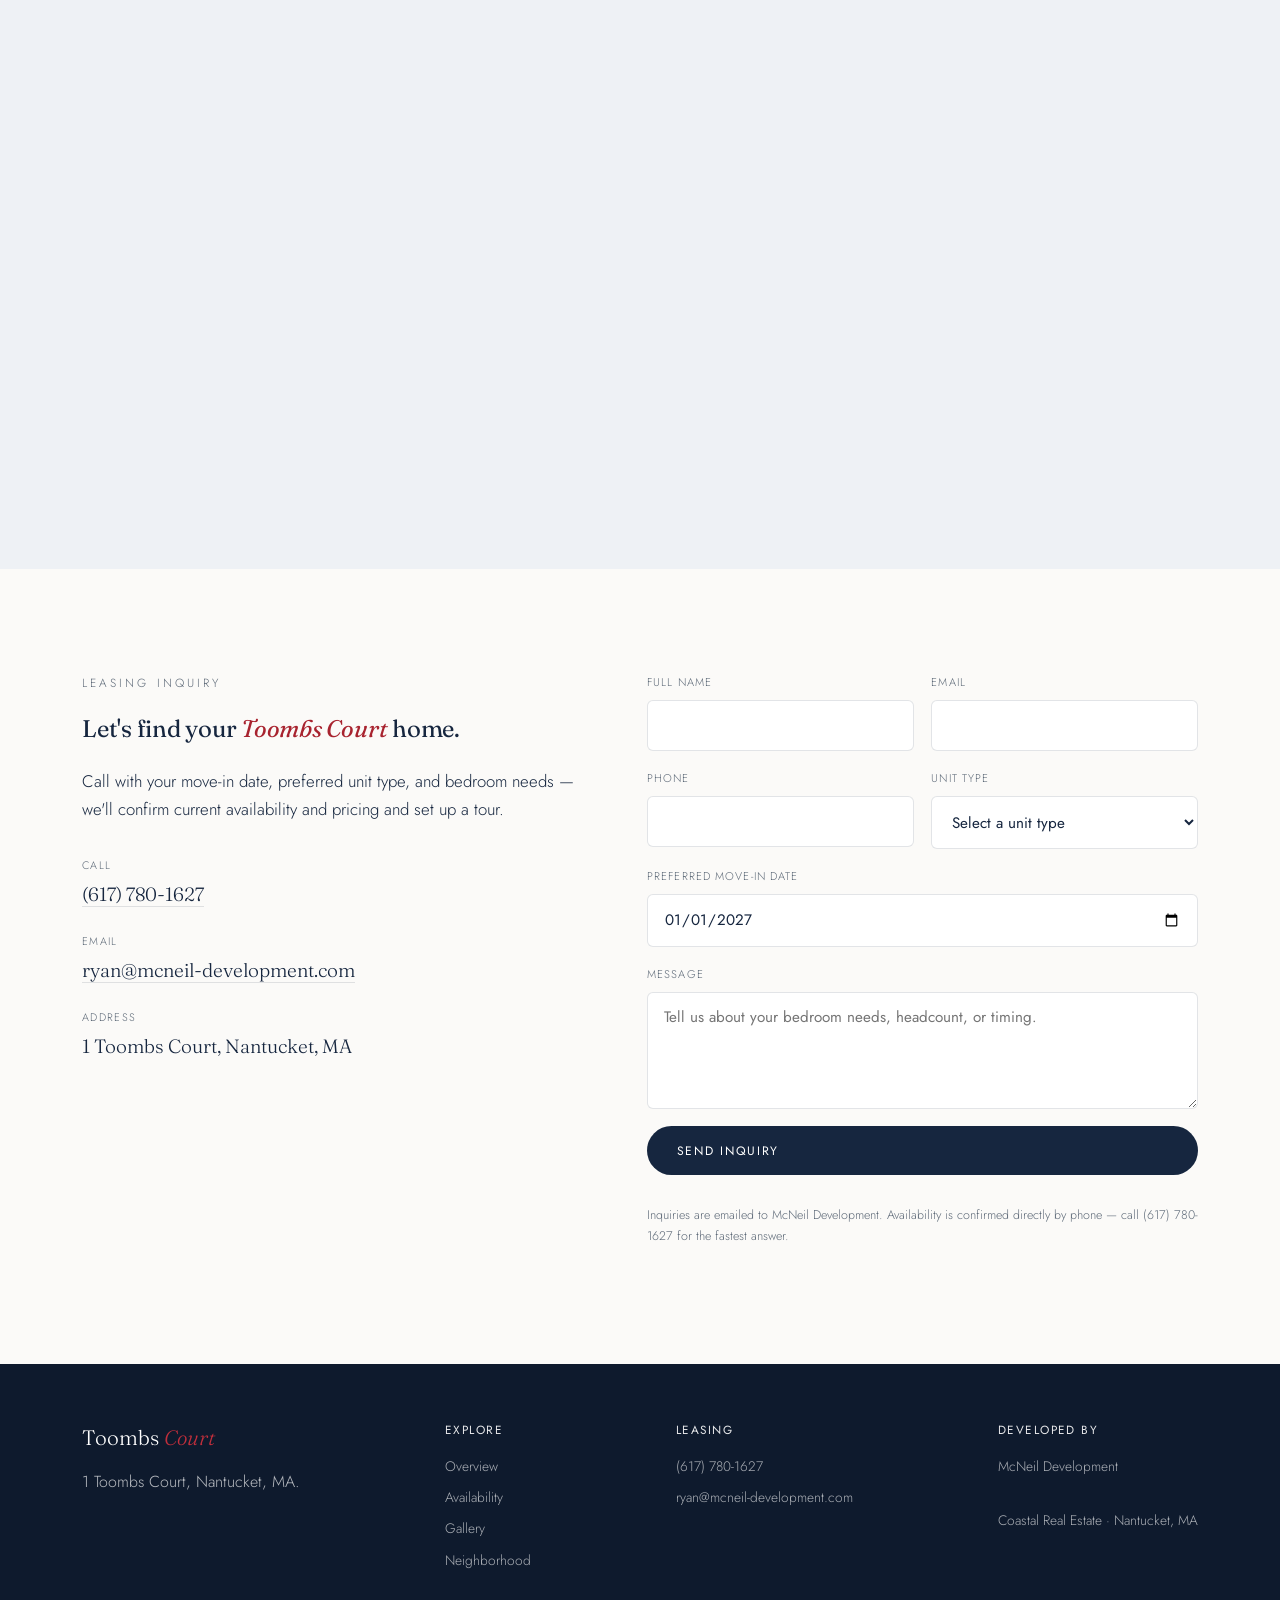
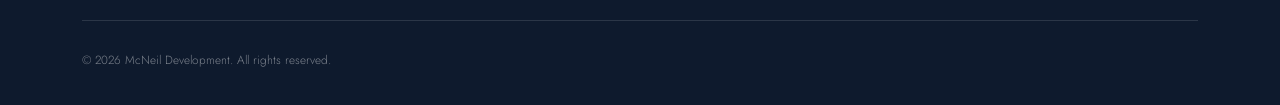
==== commit 3ddbd94c: "Remove tags from site-plan lot markers; keep pulsing dots Co-Authored-By: Claude Opus 5.5 <noreply@a" ====
--- a/toombs-court-leasing/index.html
+++ b/toombs-court-leasing/index.html
@@ -123,13 +123,11 @@
           style="left:44.4%; top:49.1%;"
           aria-label="Lot B — available January 1, 2027" data-lot="Lot B">
           <span class="lot-hotspot__dot" aria-hidden="true"></span>
-          <span class="lot-hotspot__tag">Lot B &middot; Jan 1</span>
         </button>
         <button class="lot-hotspot" id="hotspotC" type="button"
           style="left:39.6%; top:66.7%;"
           aria-label="Lot C — available January 1, 2027" data-lot="Lot C">
           <span class="lot-hotspot__dot" aria-hidden="true"></span>
-          <span class="lot-hotspot__tag">Lot C &middot; Jan 1</span>
         </button>
       </div>
       <p class="plan-note">Source: One Toombs Court Site Plan w/ Foundations, Nantucket Engineering &amp; Survey, PC (Dec. 2025). Plan of record — not for use in establishing property lines.</p>
--- a/toombs-court-leasing/css/styles.css
+++ b/toombs-court-leasing/css/styles.css
@@ -154,7 +154,7 @@
 .lots-photo img { width: 100%; height: clamp(260px, 42vw, 520px); object-fit: cover; object-position: center 45%; display: block; }
 .plan-wrap { position: relative; border-radius: var(--radius); overflow: hidden; border: 1px solid var(--line); background: var(--white); }
 .plan-wrap img { width: 100%; height: auto; }
-/* Lot markers: pulsing dot centered on each lot, tag floats above */
+/* Lot markers: pulsing dot centered on each lot */
 .lot-hotspot {
   position: absolute; width: 44px; height: 44px; padding: 0; margin: 0;
   transform: translate(-50%, -50%); background: none; border: none; cursor: pointer;
@@ -177,15 +177,8 @@
 .lot-hotspot:hover .lot-hotspot__dot, .lot-hotspot:focus-visible .lot-hotspot__dot,
 .lot-hotspot.is-active .lot-hotspot__dot { transform: scale(1.2); background: var(--mcneil-red); }
 .lot-hotspot:focus-visible { outline: 2px solid var(--ink); outline-offset: 2px; border-radius: 50%; }
-.lot-hotspot__tag {
-  position: absolute; bottom: calc(100% - 4px); left: 50%; transform: translateX(-50%);
-  background: var(--ink); color: var(--white);
-  font-size: 0.66rem; letter-spacing: 0.1em; text-transform: uppercase; padding: 0.3rem 0.6rem;
-  border-radius: 4px; white-space: nowrap; box-shadow: 0 2px 8px rgba(22,38,63,0.25);
-}
 @media (max-width: 600px) {
   .lot-hotspot__dot { width: 12px; height: 12px; border-width: 2px; }
-  .lot-hotspot__tag { font-size: 0.55rem; letter-spacing: 0.06em; padding: 0.2rem 0.4rem; }
 }
 @media (prefers-reduced-motion: reduce) {
   .lot-hotspot__dot::before, .lot-hotspot__dot::after { animation: none; opacity: 0.5; transform: scale(1.8); }
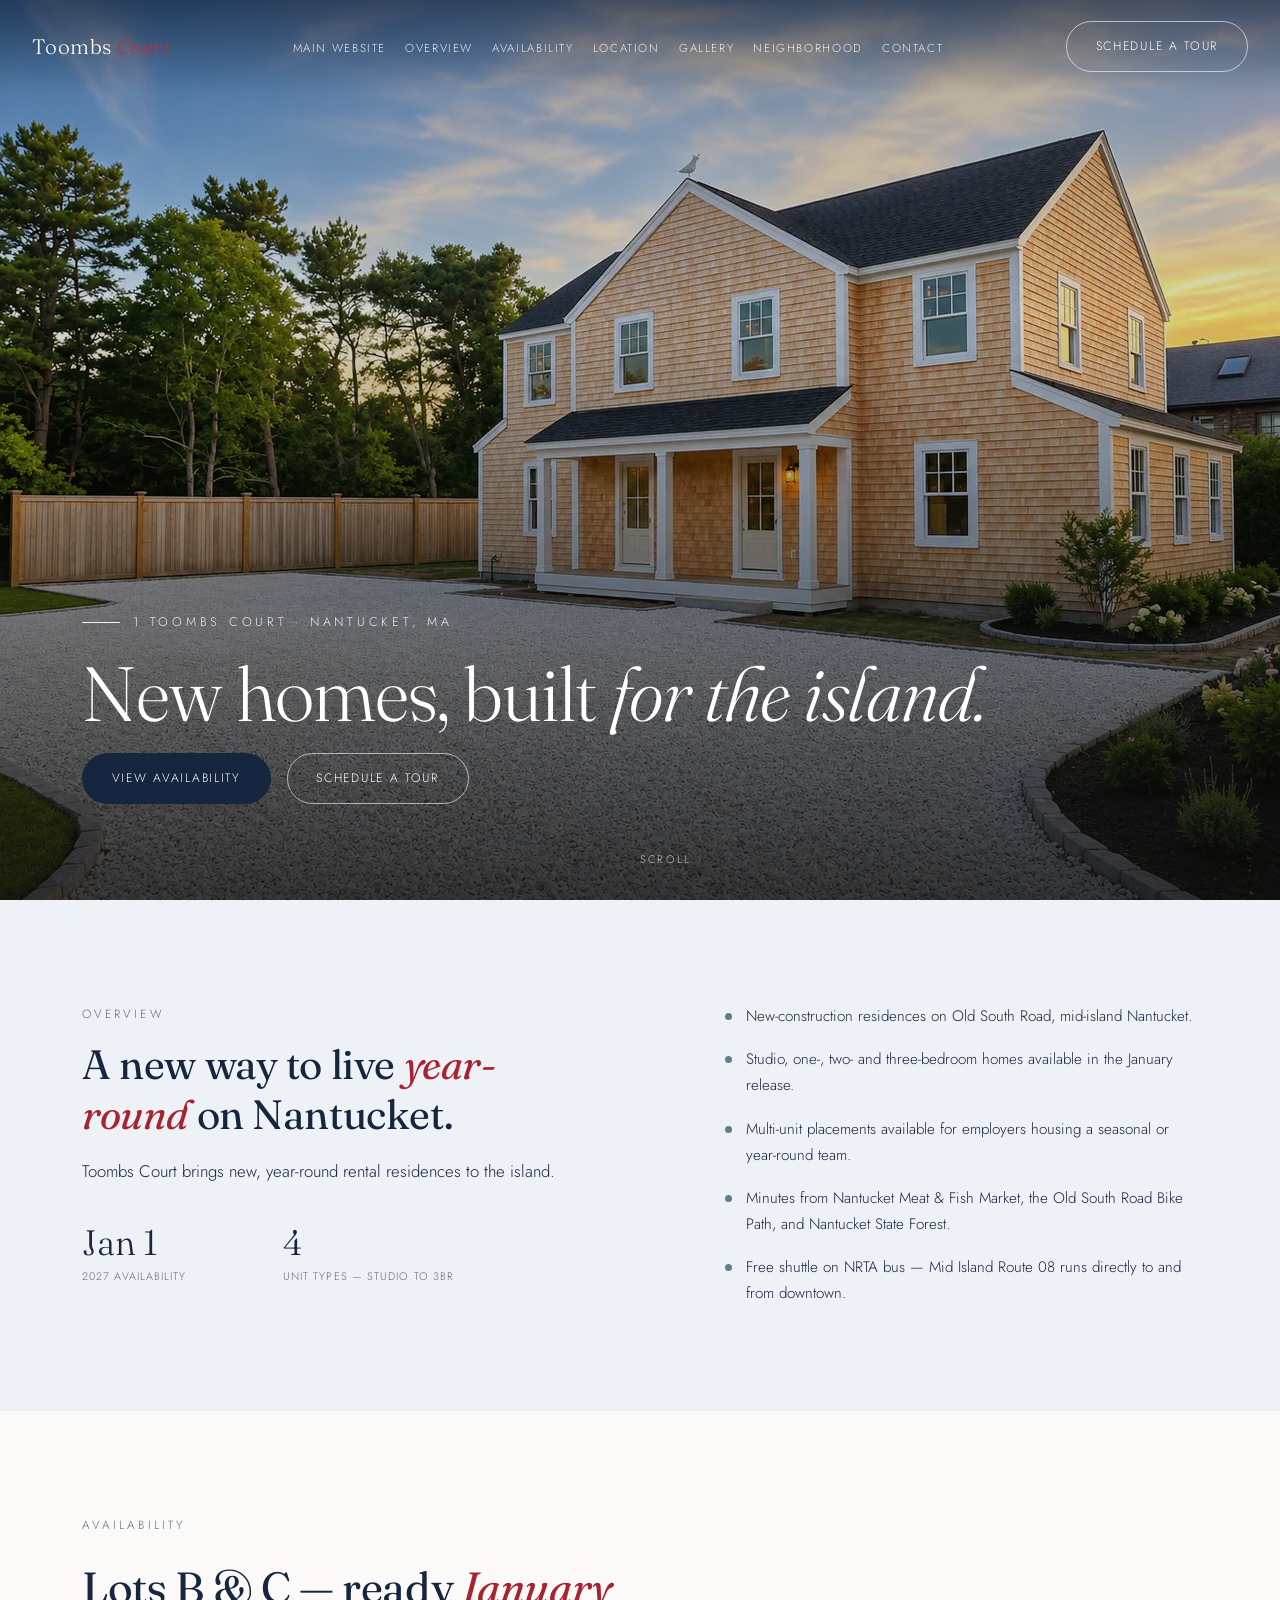
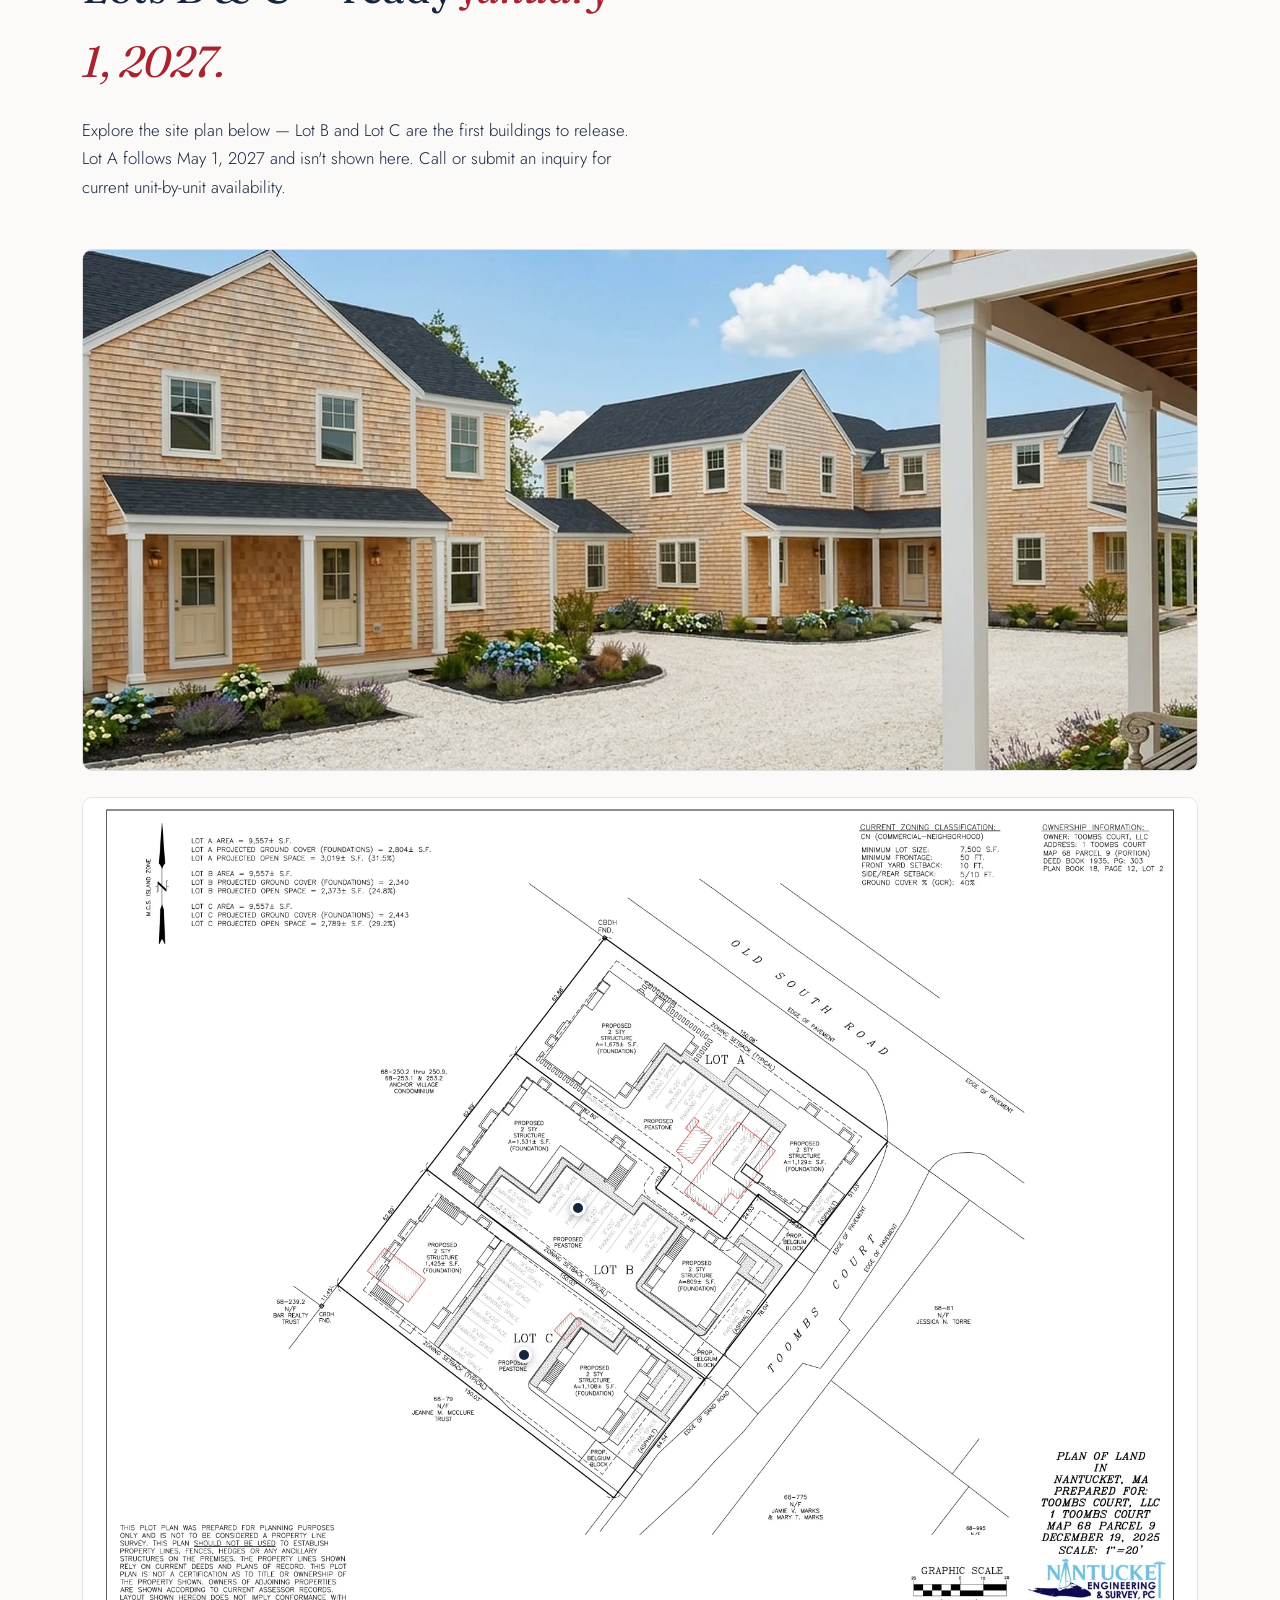
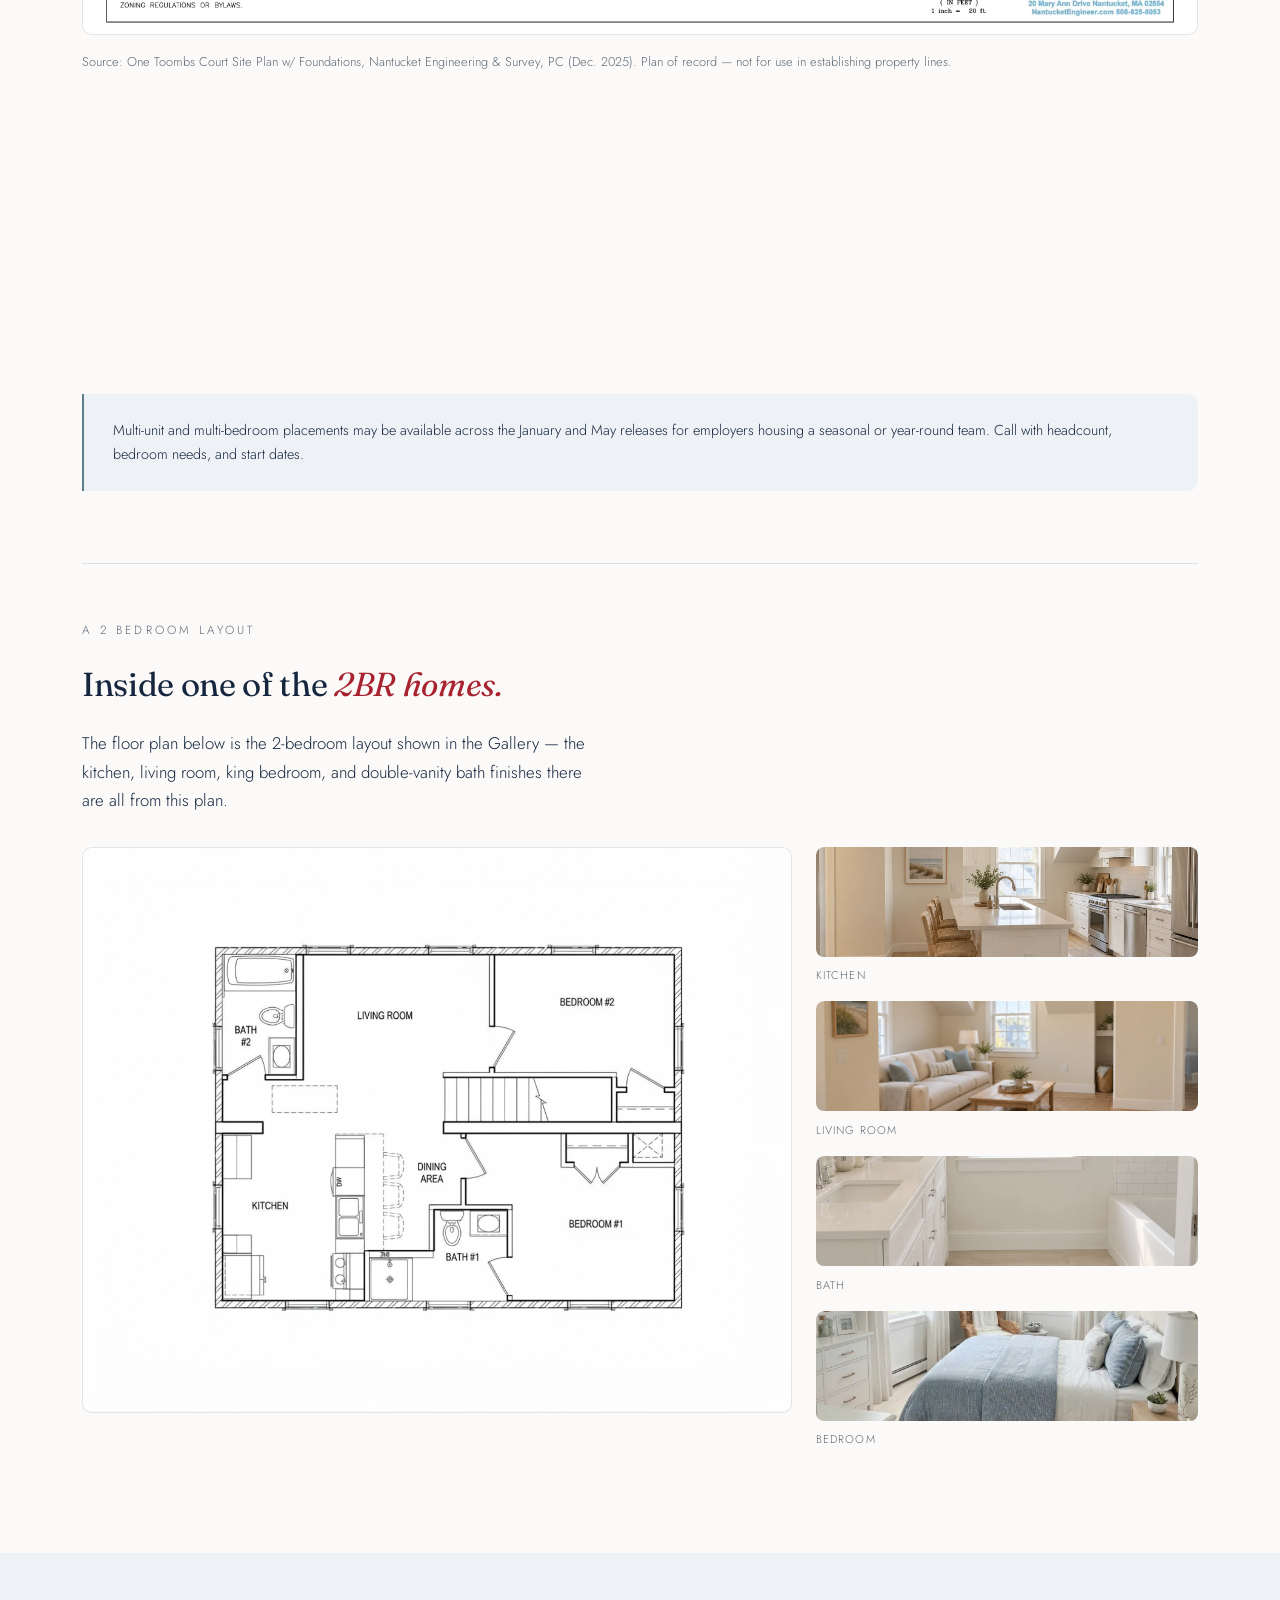
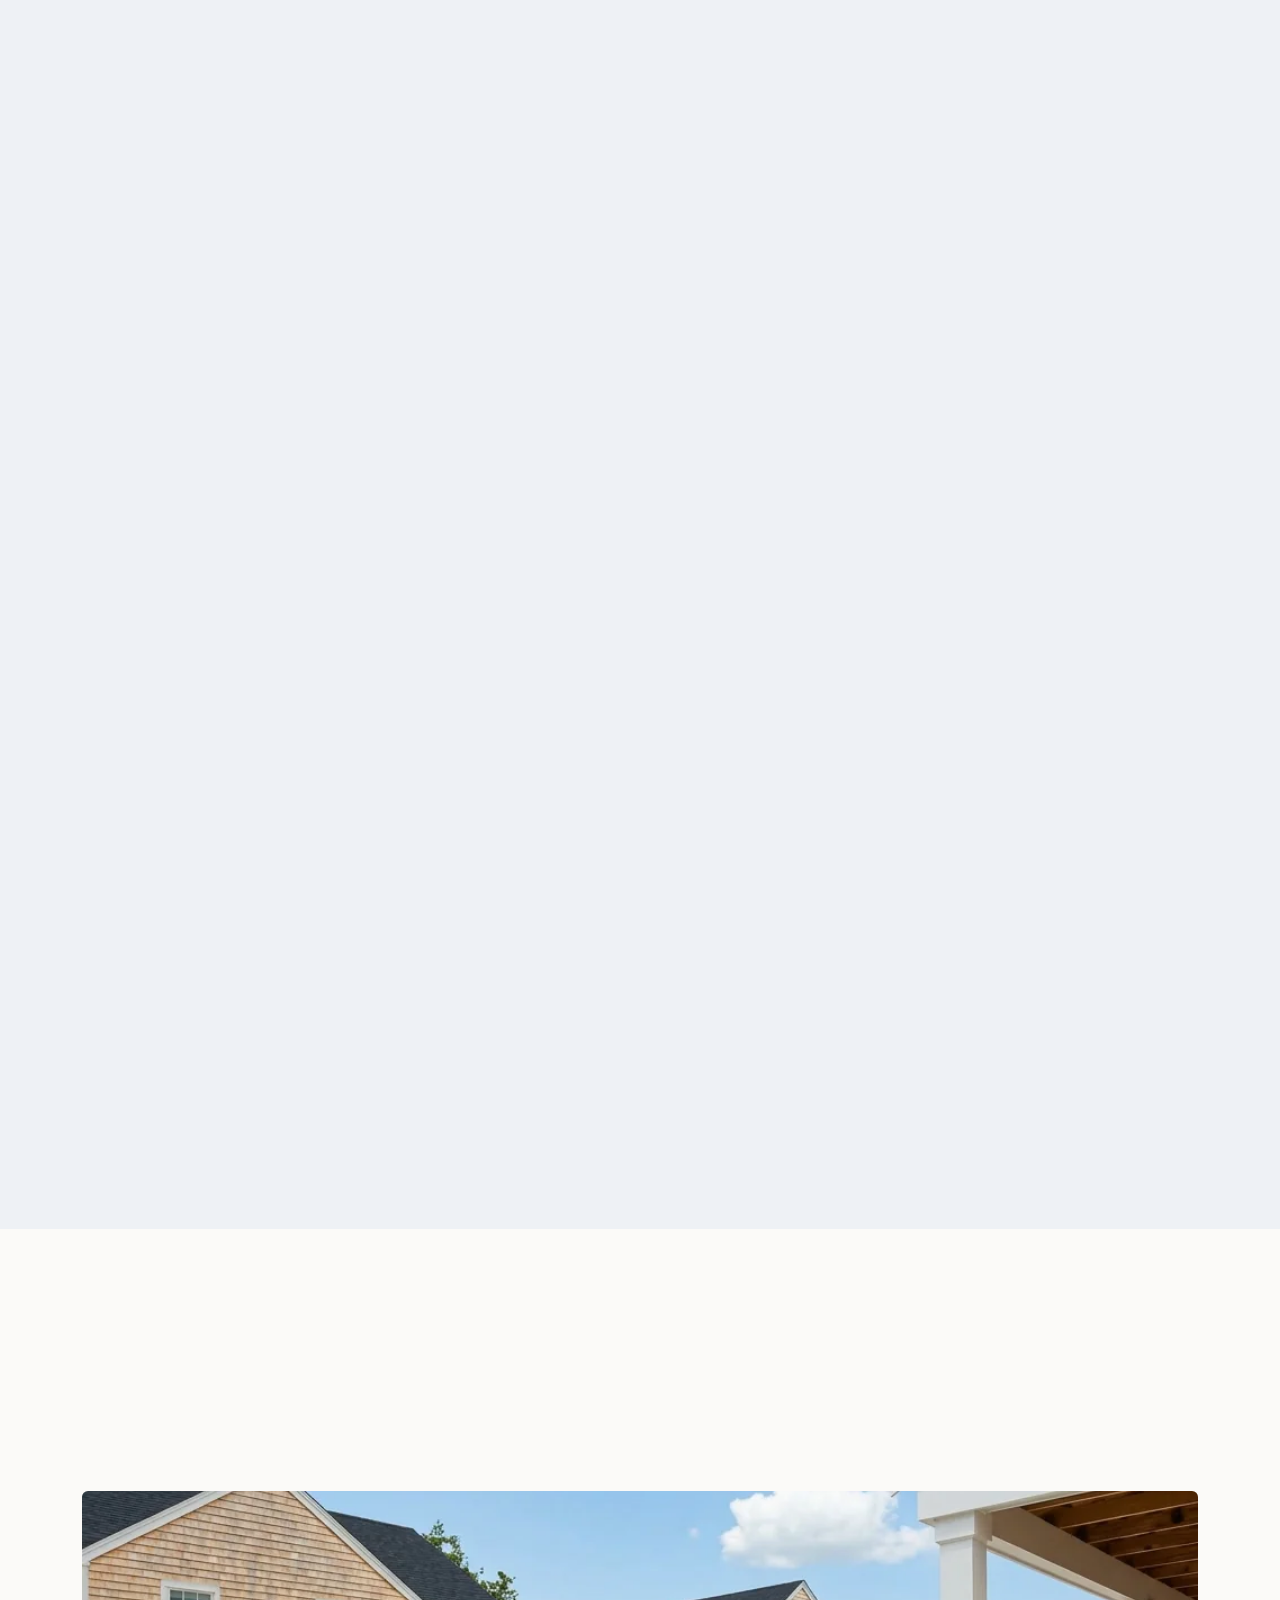
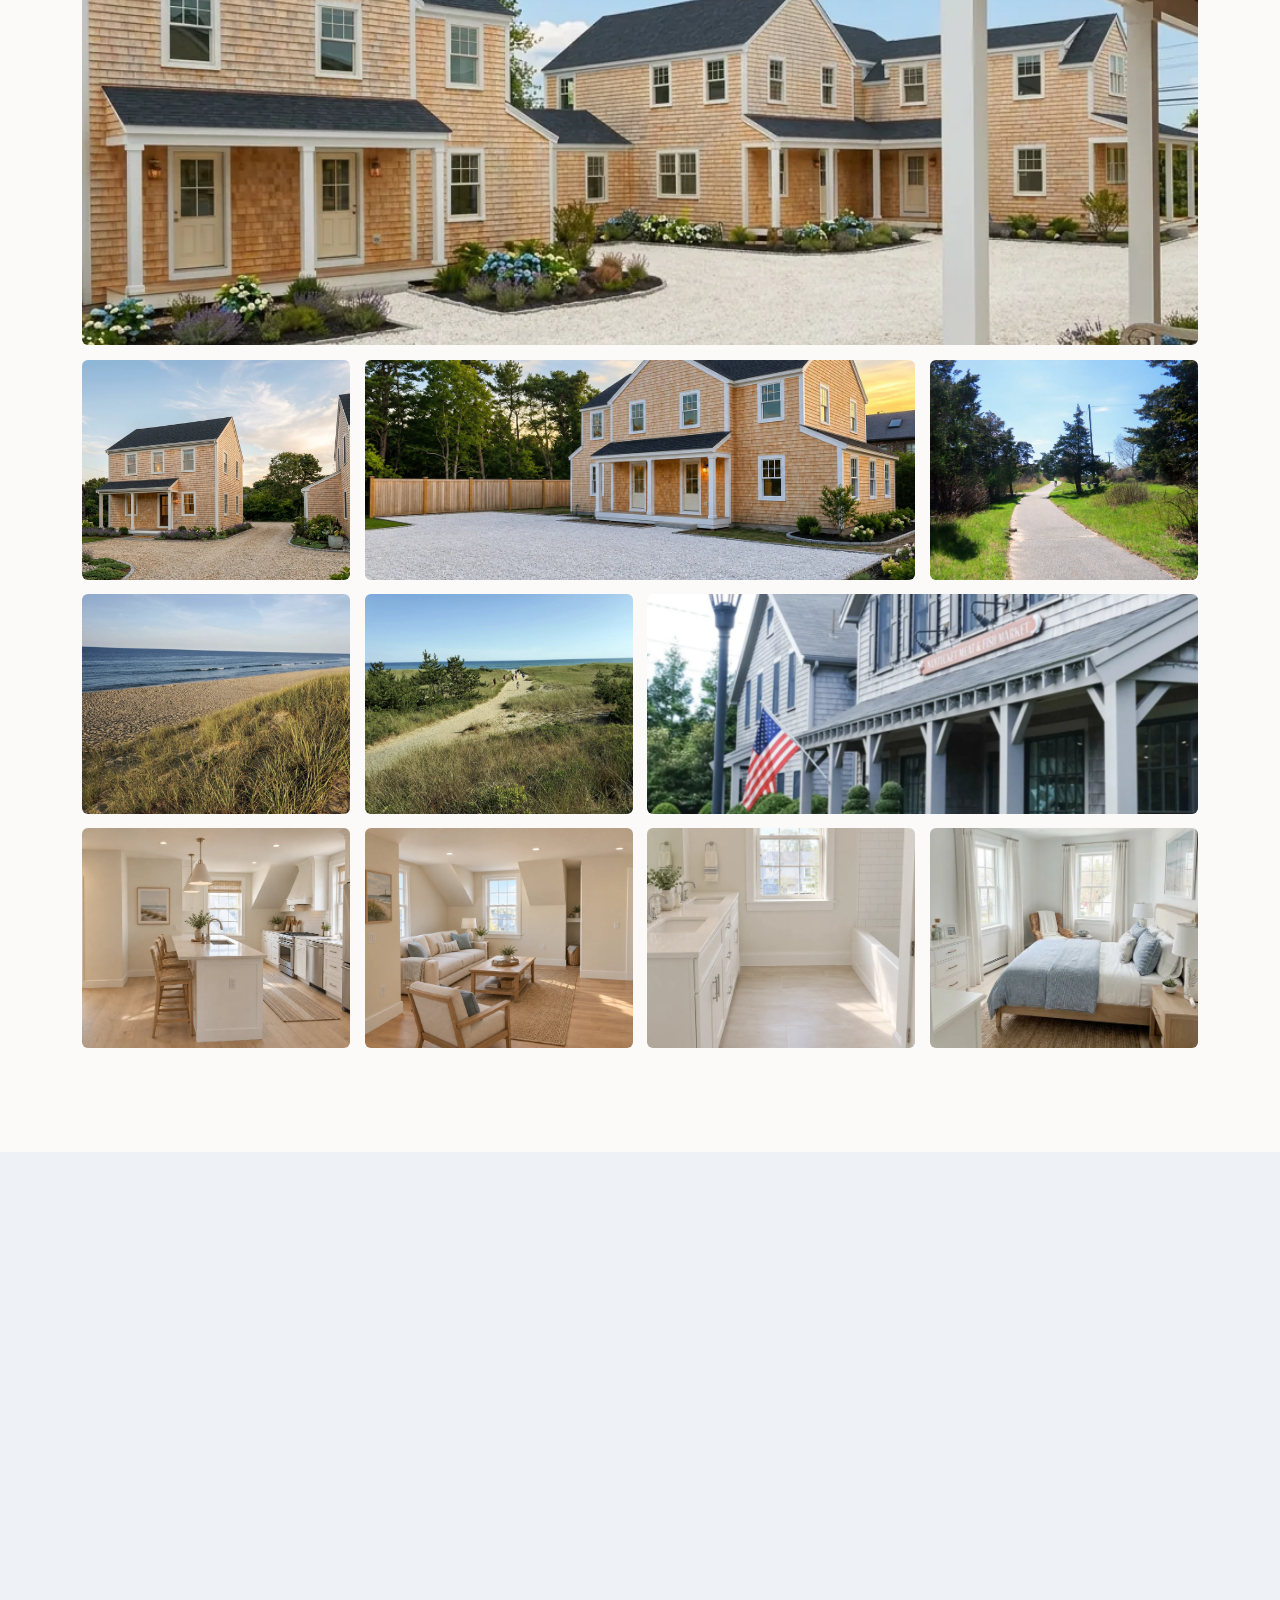
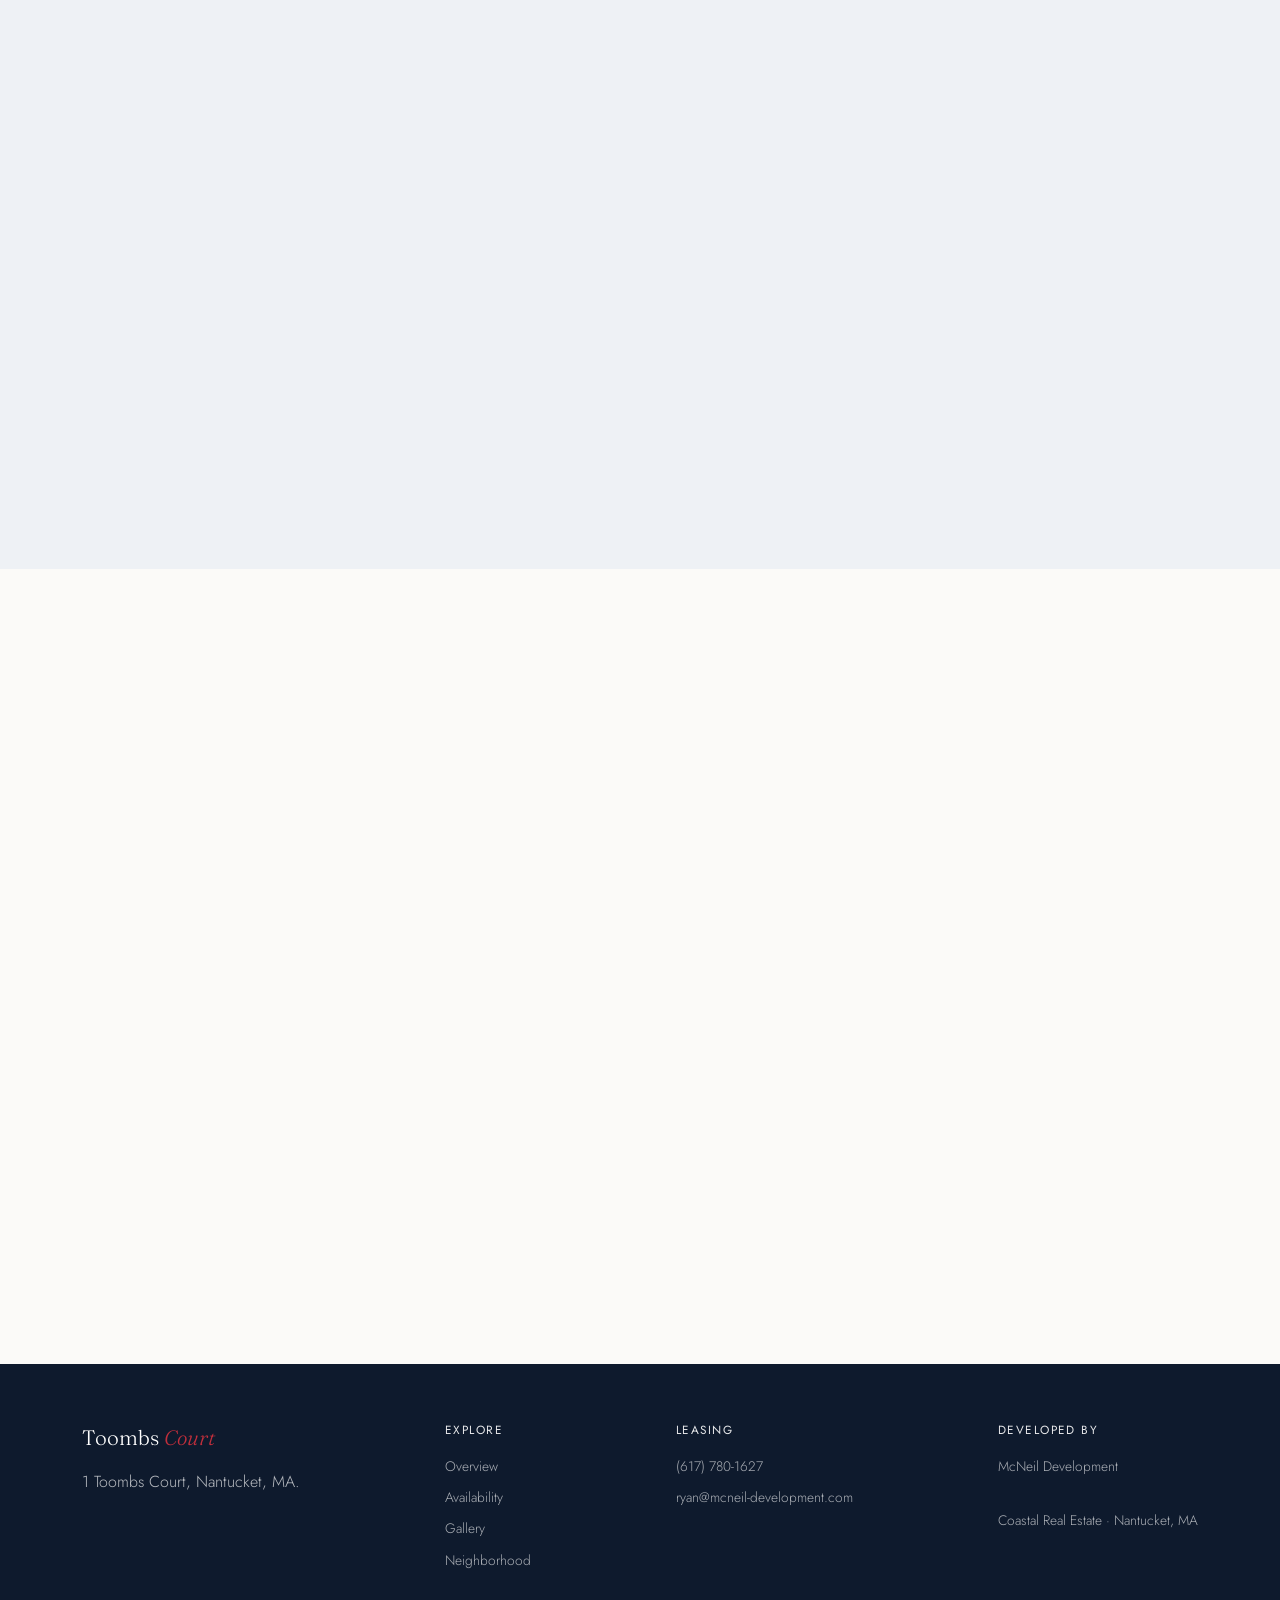
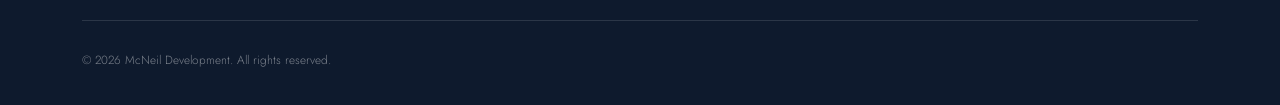
==== commit 808cd0c5: "Drop duplicative date from availability status line Co-Authored-By: Claude Opus 5.5 <noreply@anthrop" ====
--- a/toombs-court-leasing/index.html
+++ b/toombs-court-leasing/index.html
@@ -134,7 +134,7 @@
 
       <div class="avail-status reveal" id="availStatus">
         <span class="pin"></span>
-        <span>Showing unit types available at <strong id="availLotLabel">Lots B &amp; C</strong> — January 1, 2027</span>
+        <span>Showing unit types available at <strong id="availLotLabel">Lots B &amp; C</strong></span>
       </div>
 
       <div class="unit-grid reveal" id="unitGrid">
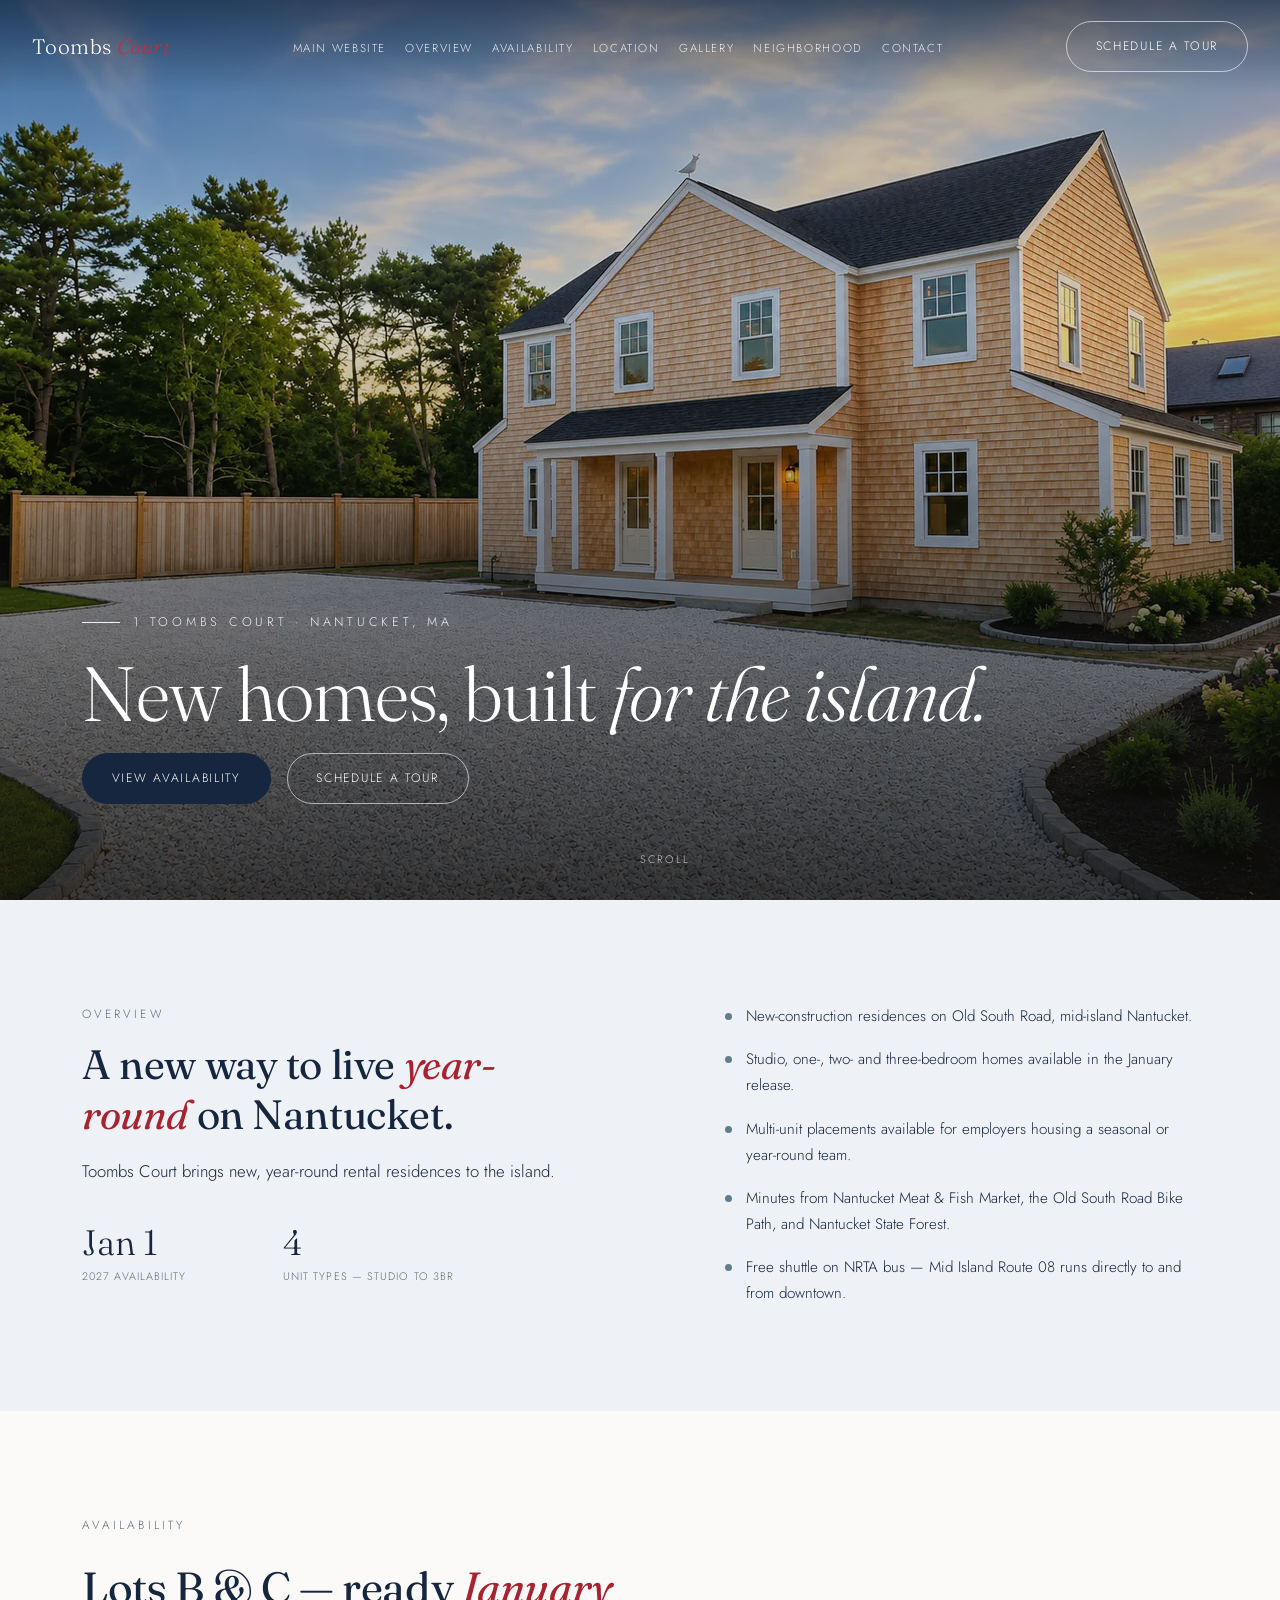
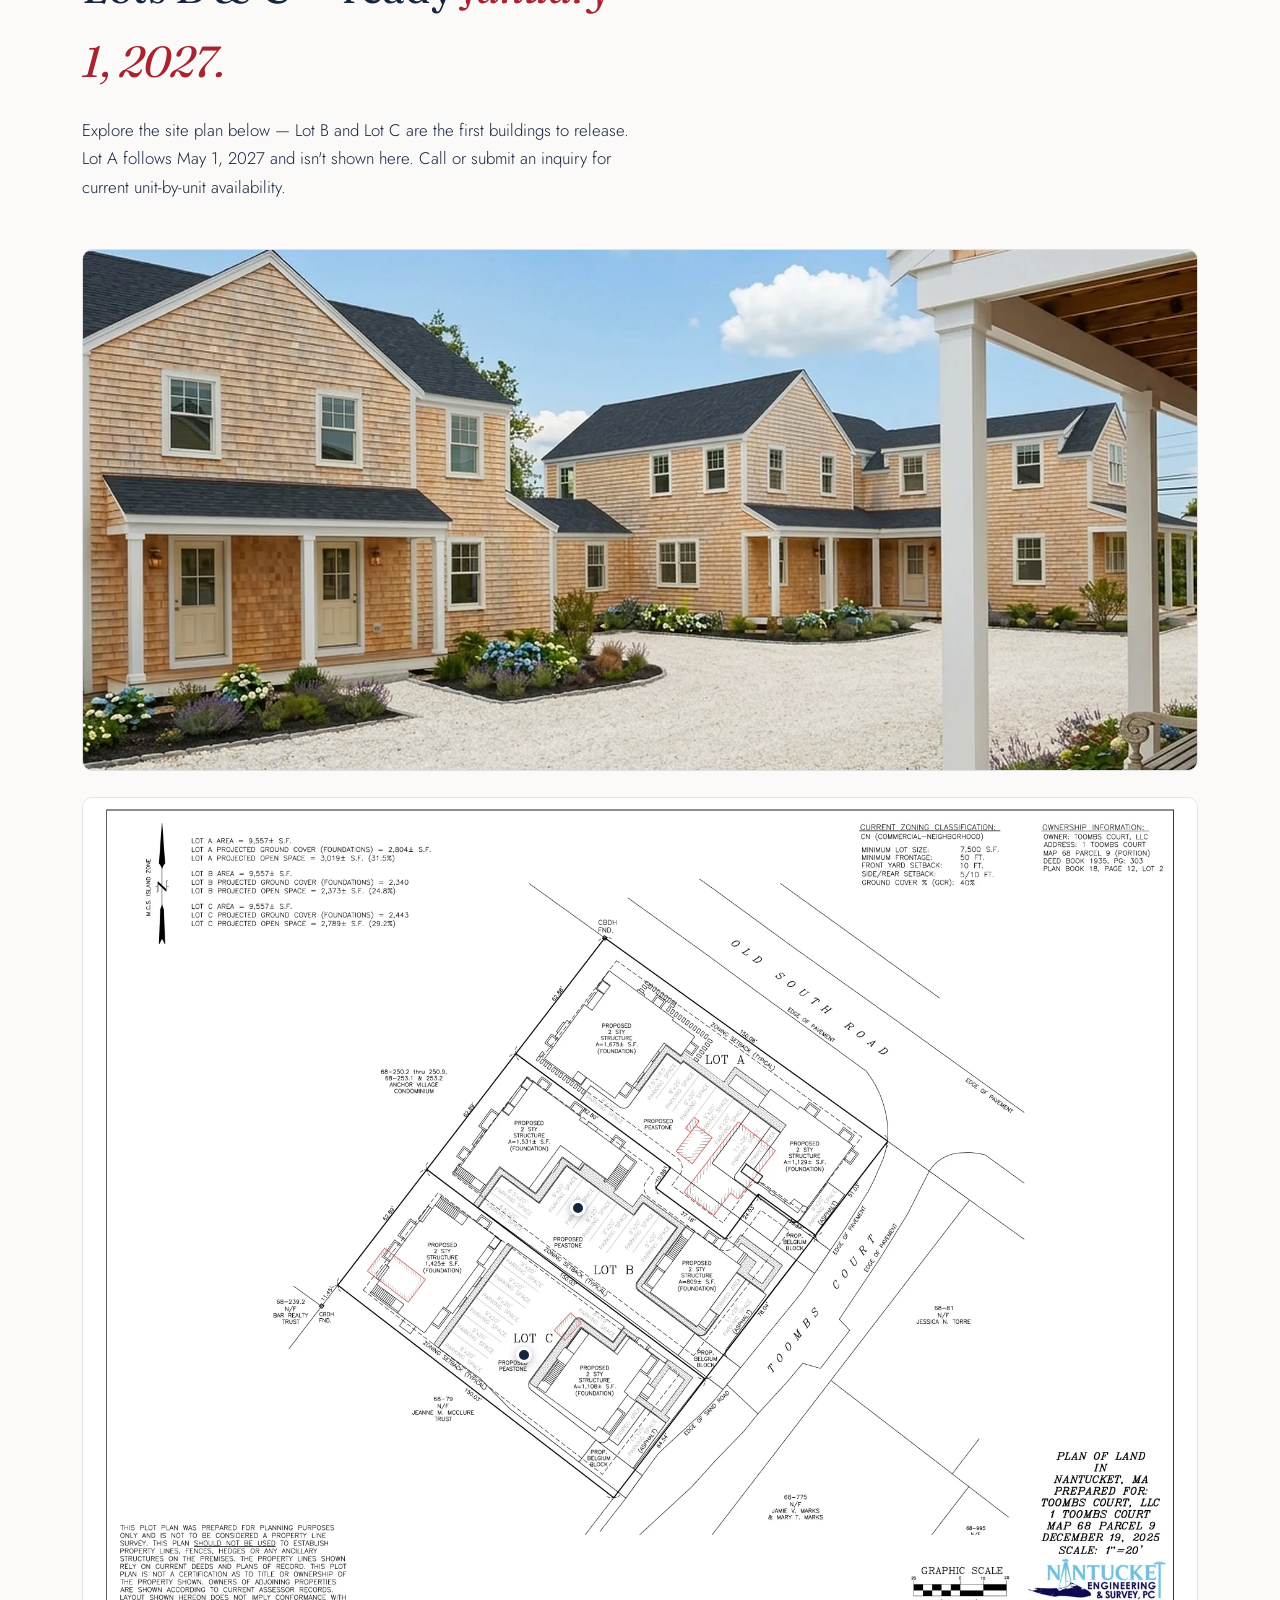
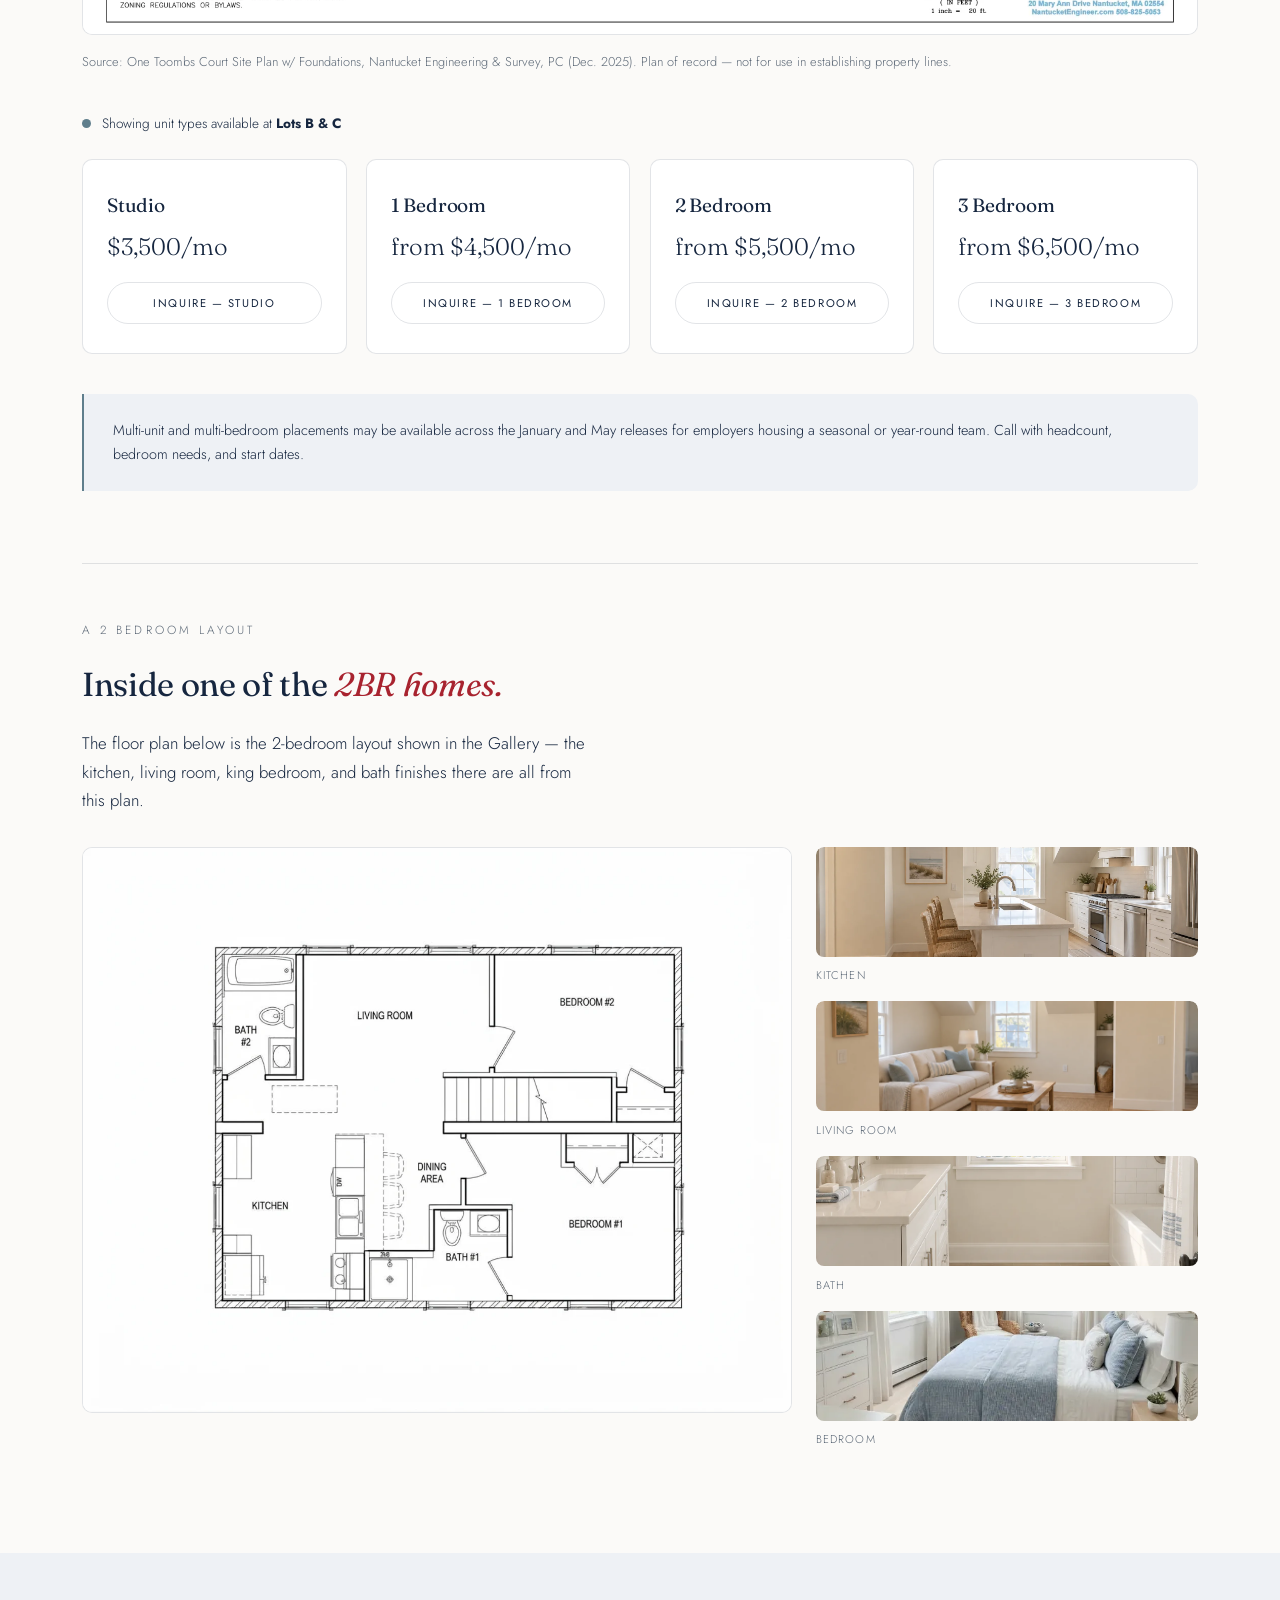
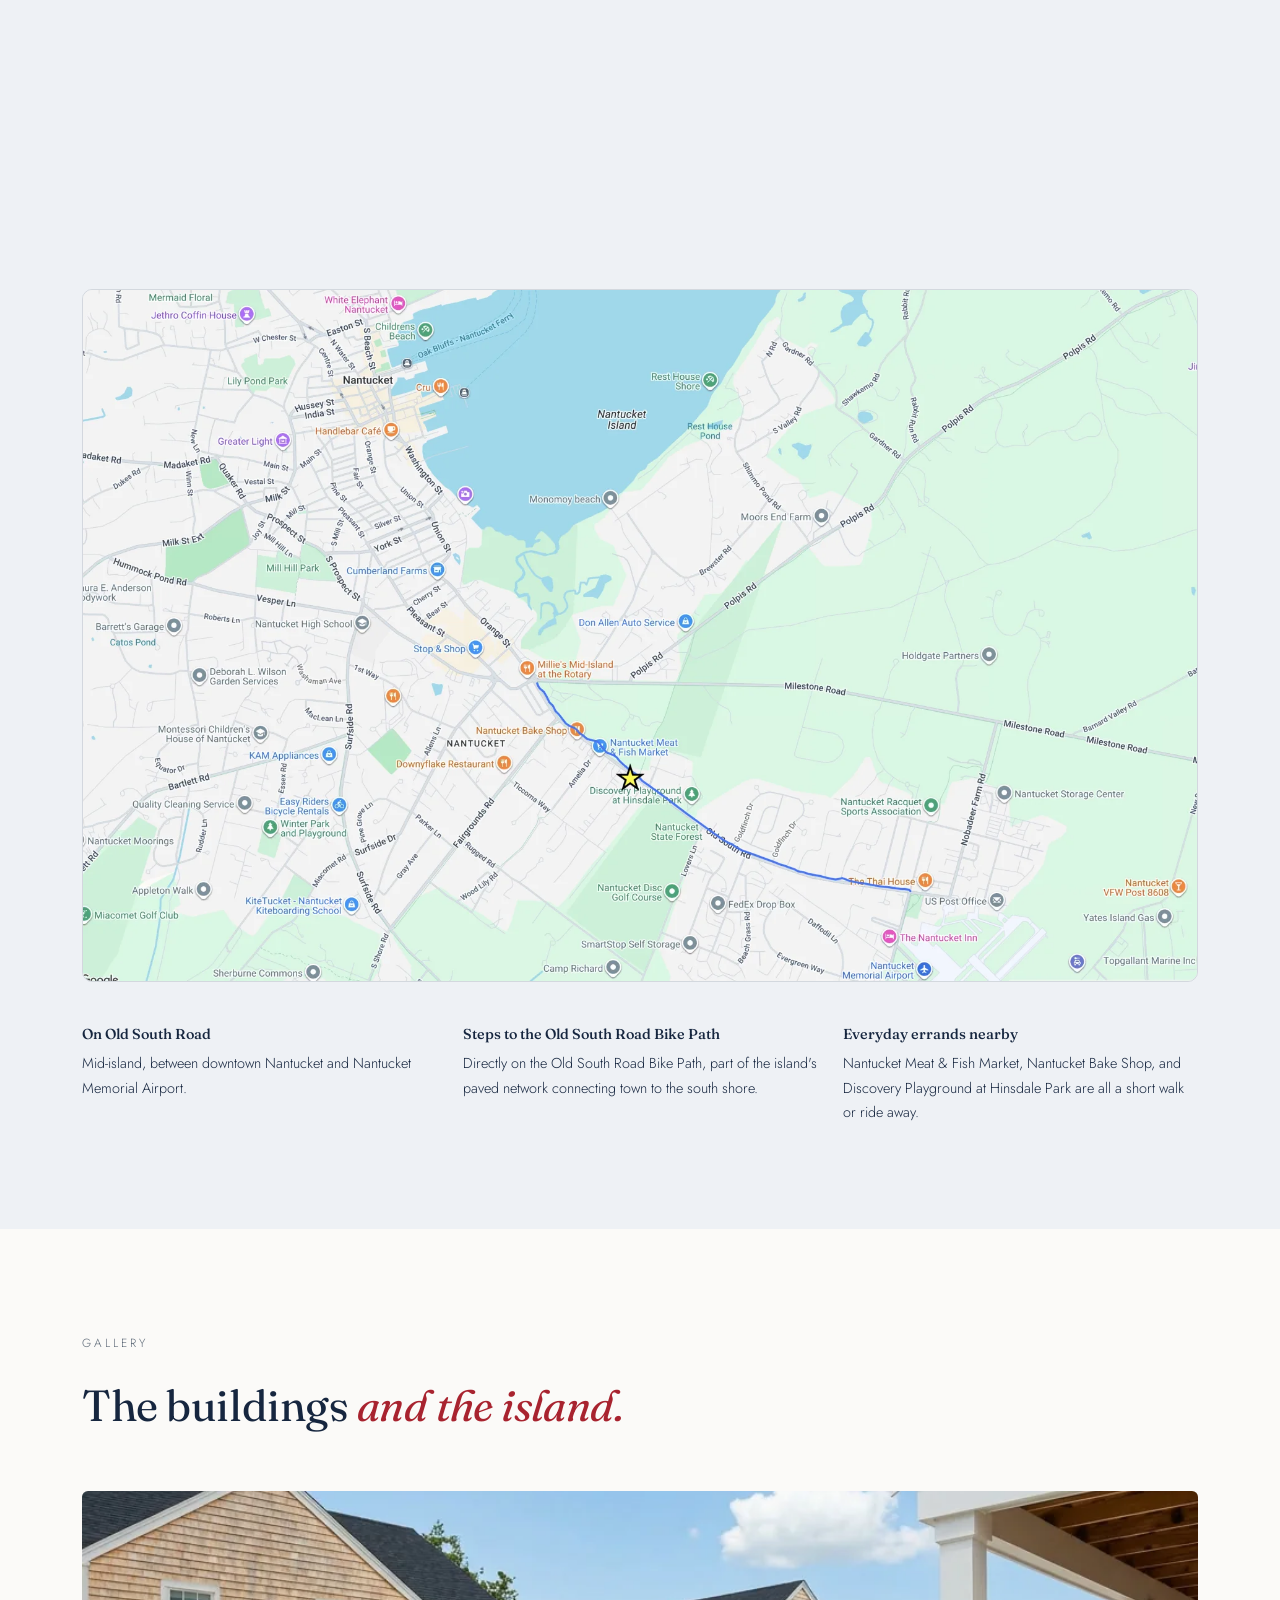
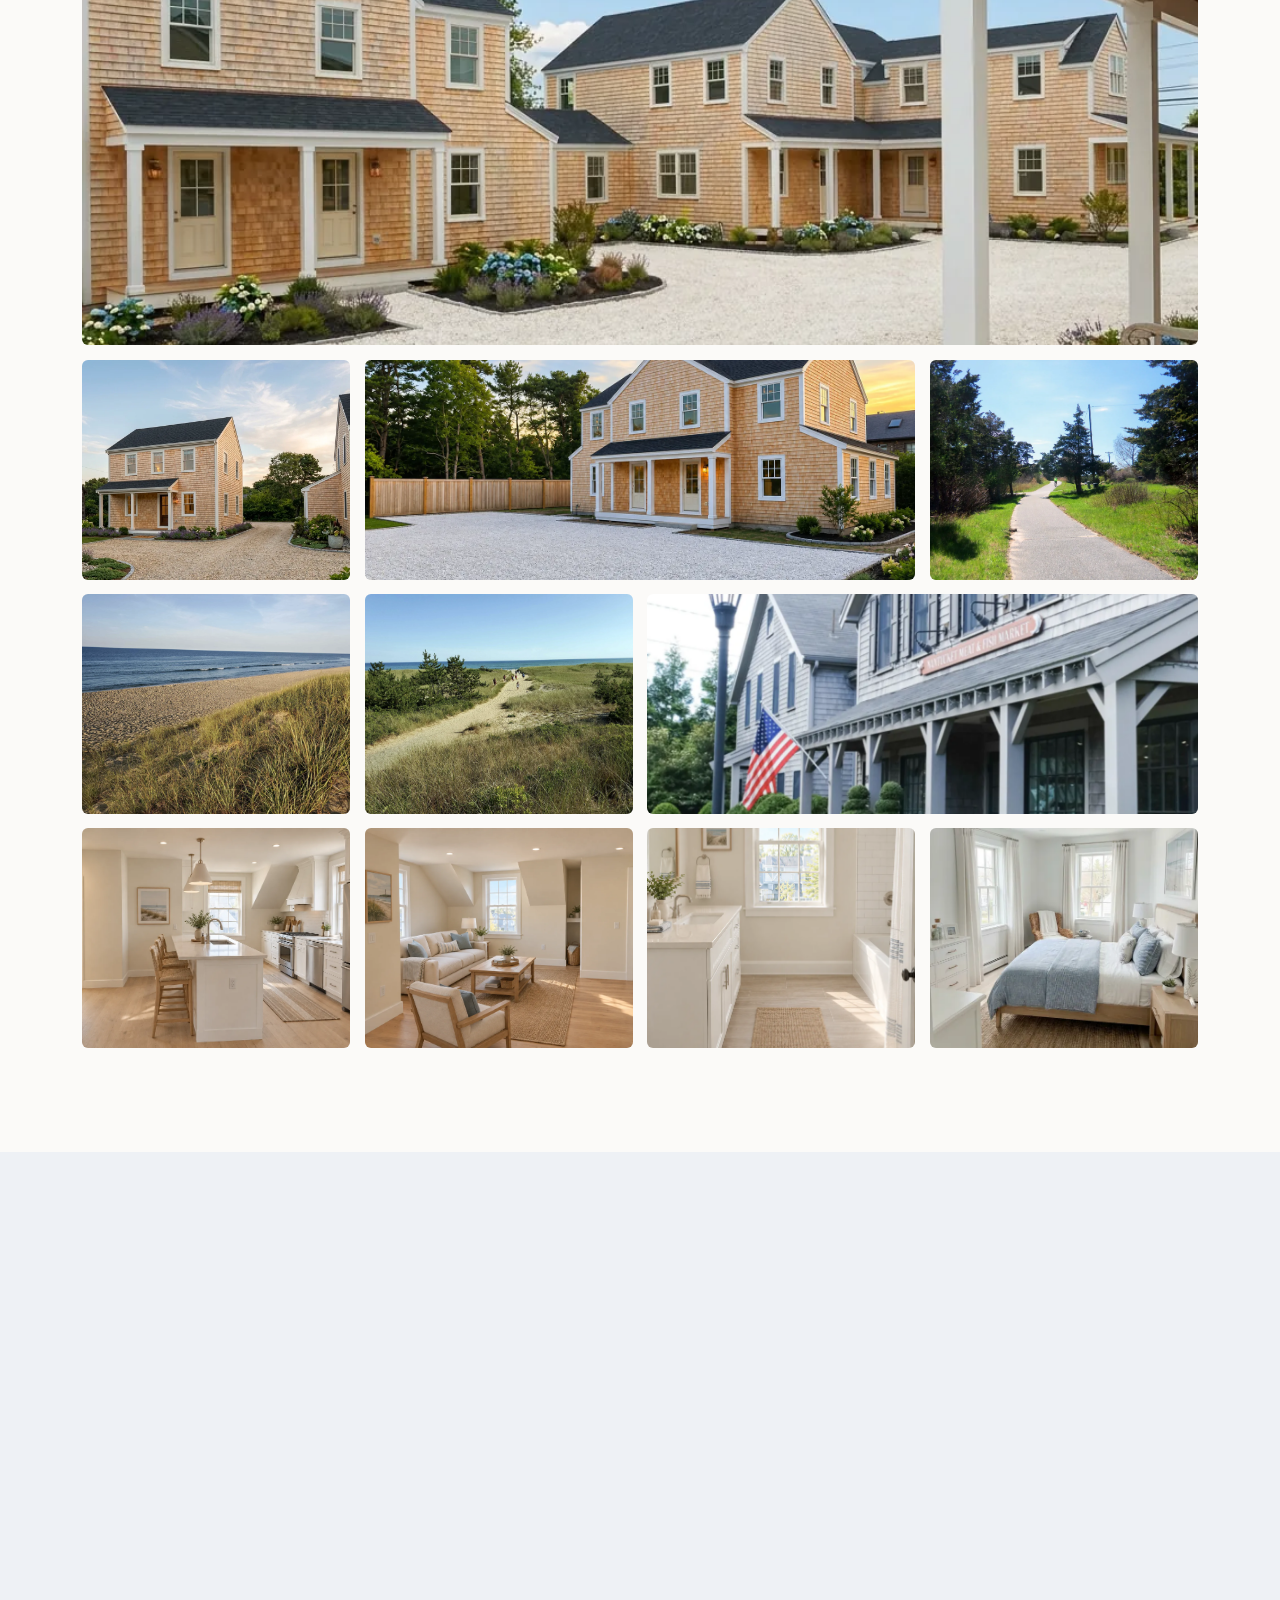
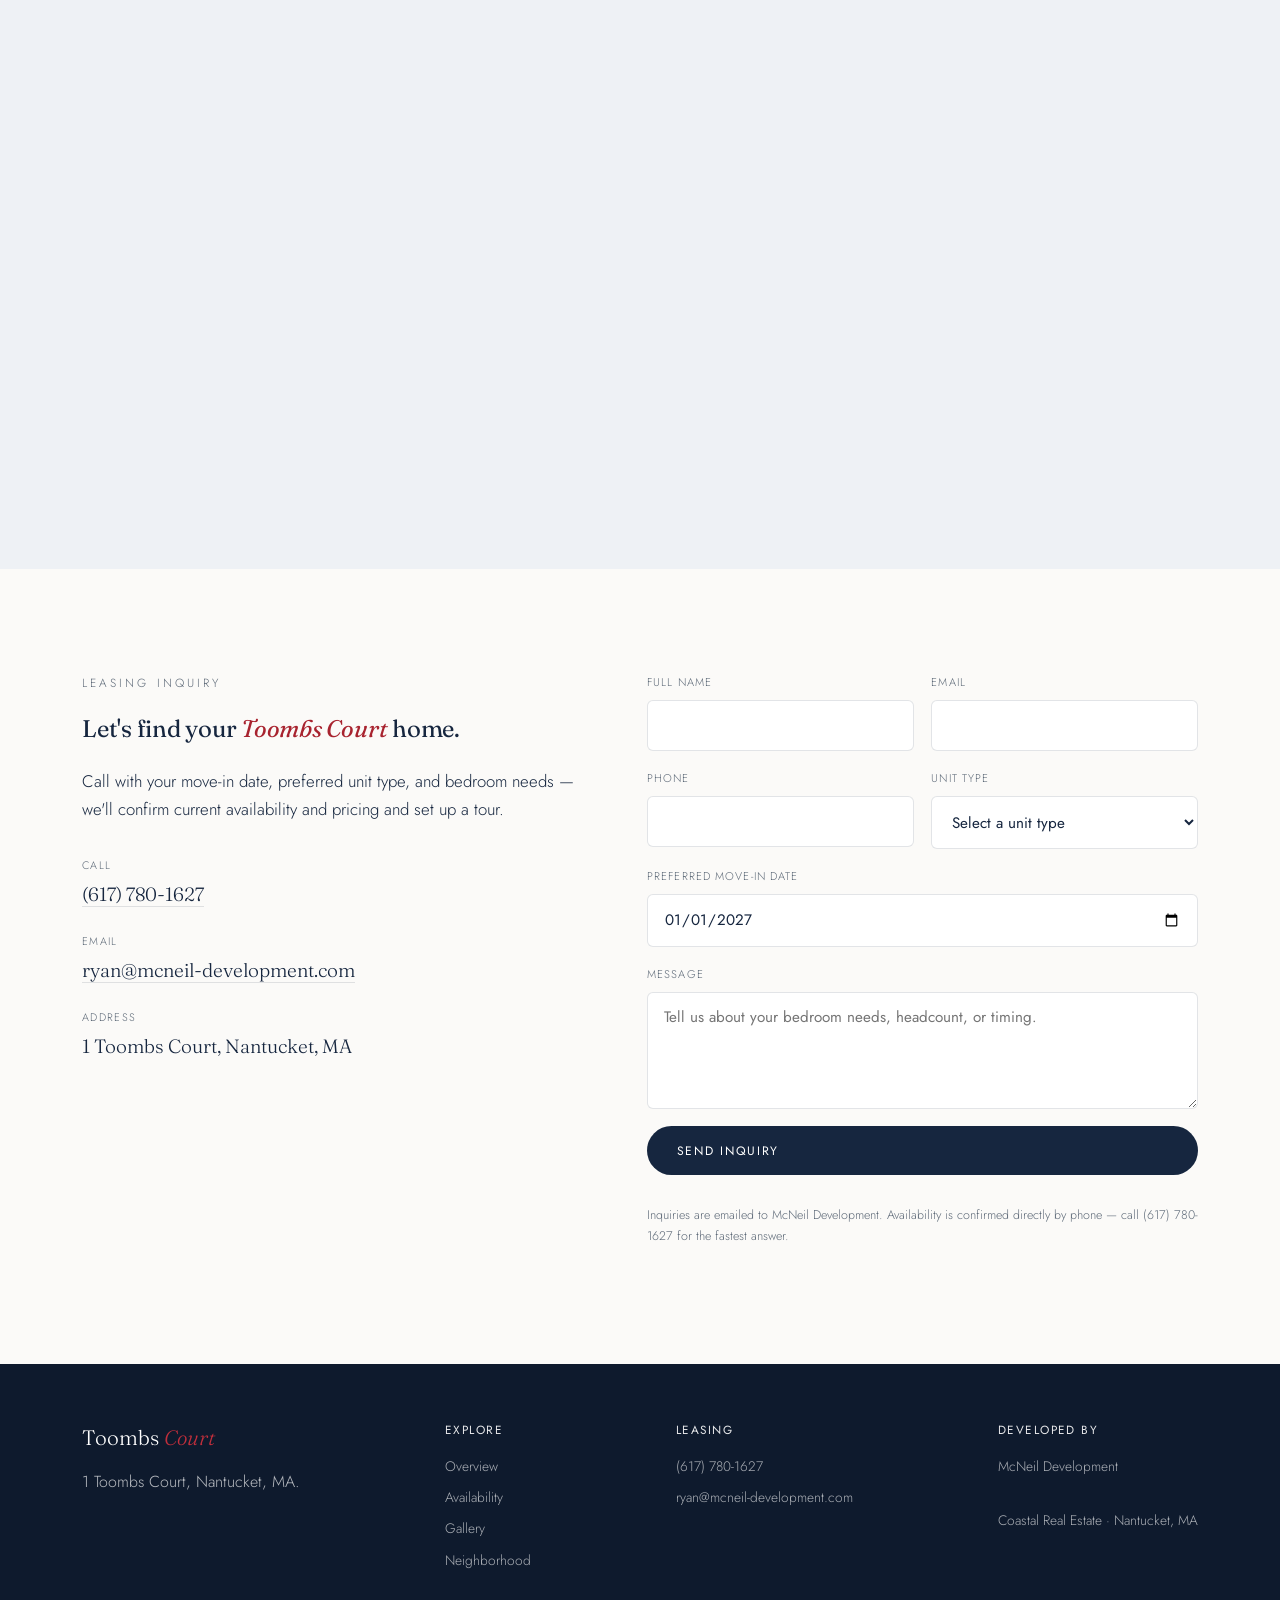
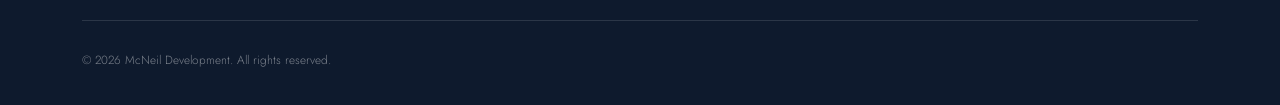
==== commit 84d8c0bc: "Replace 2BR bath photo with single-vanity Bright Coastal Bathroom Co-Authored-By: Claude Opus 5.5 <n" ====
--- a/toombs-court-leasing/index.html
+++ b/toombs-court-leasing/index.html
@@ -147,7 +147,7 @@
         <div class="layout-example__head">
           <span class="eyebrow">A 2 Bedroom Layout</span>
           <h3>Inside one of the <em>2BR homes.</em></h3>
-          <p class="lede">The floor plan below is the 2-bedroom layout shown in the Gallery — the kitchen, living room, king bedroom, and double-vanity bath finishes there are all from this plan.</p>
+          <p class="lede">The floor plan below is the 2-bedroom layout shown in the Gallery — the kitchen, living room, king bedroom, and bath finishes there are all from this plan.</p>
         </div>
         <div class="layout-example__body">
           <img class="layout-example__plan" src="images/layout-2br.webp" alt="2 Bedroom floor plan — living room, kitchen, dining area, two bedrooms, and two baths" loading="lazy">
@@ -160,8 +160,8 @@
               <img src="images/interior-living-2br.webp" loading="lazy" alt="Living room in the Toombs Court 2BR layout">
               <span>Living Room</span>
             </button>
-            <button data-full="images/interior-bath-2br.webp" data-caption="Bright Coastal Double-Vanity Bathroom — 2BR Layout">
-              <img src="images/interior-bath-2br.webp" loading="lazy" alt="Double-vanity bathroom in the Toombs Court 2BR layout">
+            <button data-full="images/interior-bath-2br.webp" data-caption="Bright Coastal Bathroom — 2BR Layout">
+              <img src="images/interior-bath-2br.webp" loading="lazy" alt="Bright coastal bathroom with single vanity, window, and tub-shower in the Toombs Court 2BR layout">
               <span>Bath</span>
             </button>
             <button data-full="images/interior-bedroom-2br.webp" data-caption="Coastal King Bedroom — 2BR Layout">
@@ -227,8 +227,8 @@
         <button data-full="images/interior-living-2br.webp" data-caption="Coastal Living Room Retreat — 2BR Layout">
           <img src="images/interior-living-2br.webp" loading="lazy" alt="Coastal-style living room with blue accent pillows in the Toombs Court 2BR layout">
         </button>
-        <button data-full="images/interior-bath-2br.webp" data-caption="Bright Coastal Double-Vanity Bathroom — 2BR Layout">
-          <img src="images/interior-bath-2br.webp" loading="lazy" alt="Bright bathroom with double vanity and tiled shower in the Toombs Court 2BR layout">
+        <button data-full="images/interior-bath-2br.webp" data-caption="Bright Coastal Bathroom — 2BR Layout">
+          <img src="images/interior-bath-2br.webp" loading="lazy" alt="Bright coastal bathroom with single vanity, window, and white subway-tile tub-shower in the Toombs Court 2BR layout">
         </button>
         <button data-full="images/interior-bedroom-2br.webp" data-caption="Coastal King Bedroom — 2BR Layout">
           <img src="images/interior-bedroom-2br-sm.webp" loading="lazy" alt="Coastal king bedroom with blue linen bedding and oak furniture in the Toombs Court 2BR layout" style="object-position: center 65%;">
